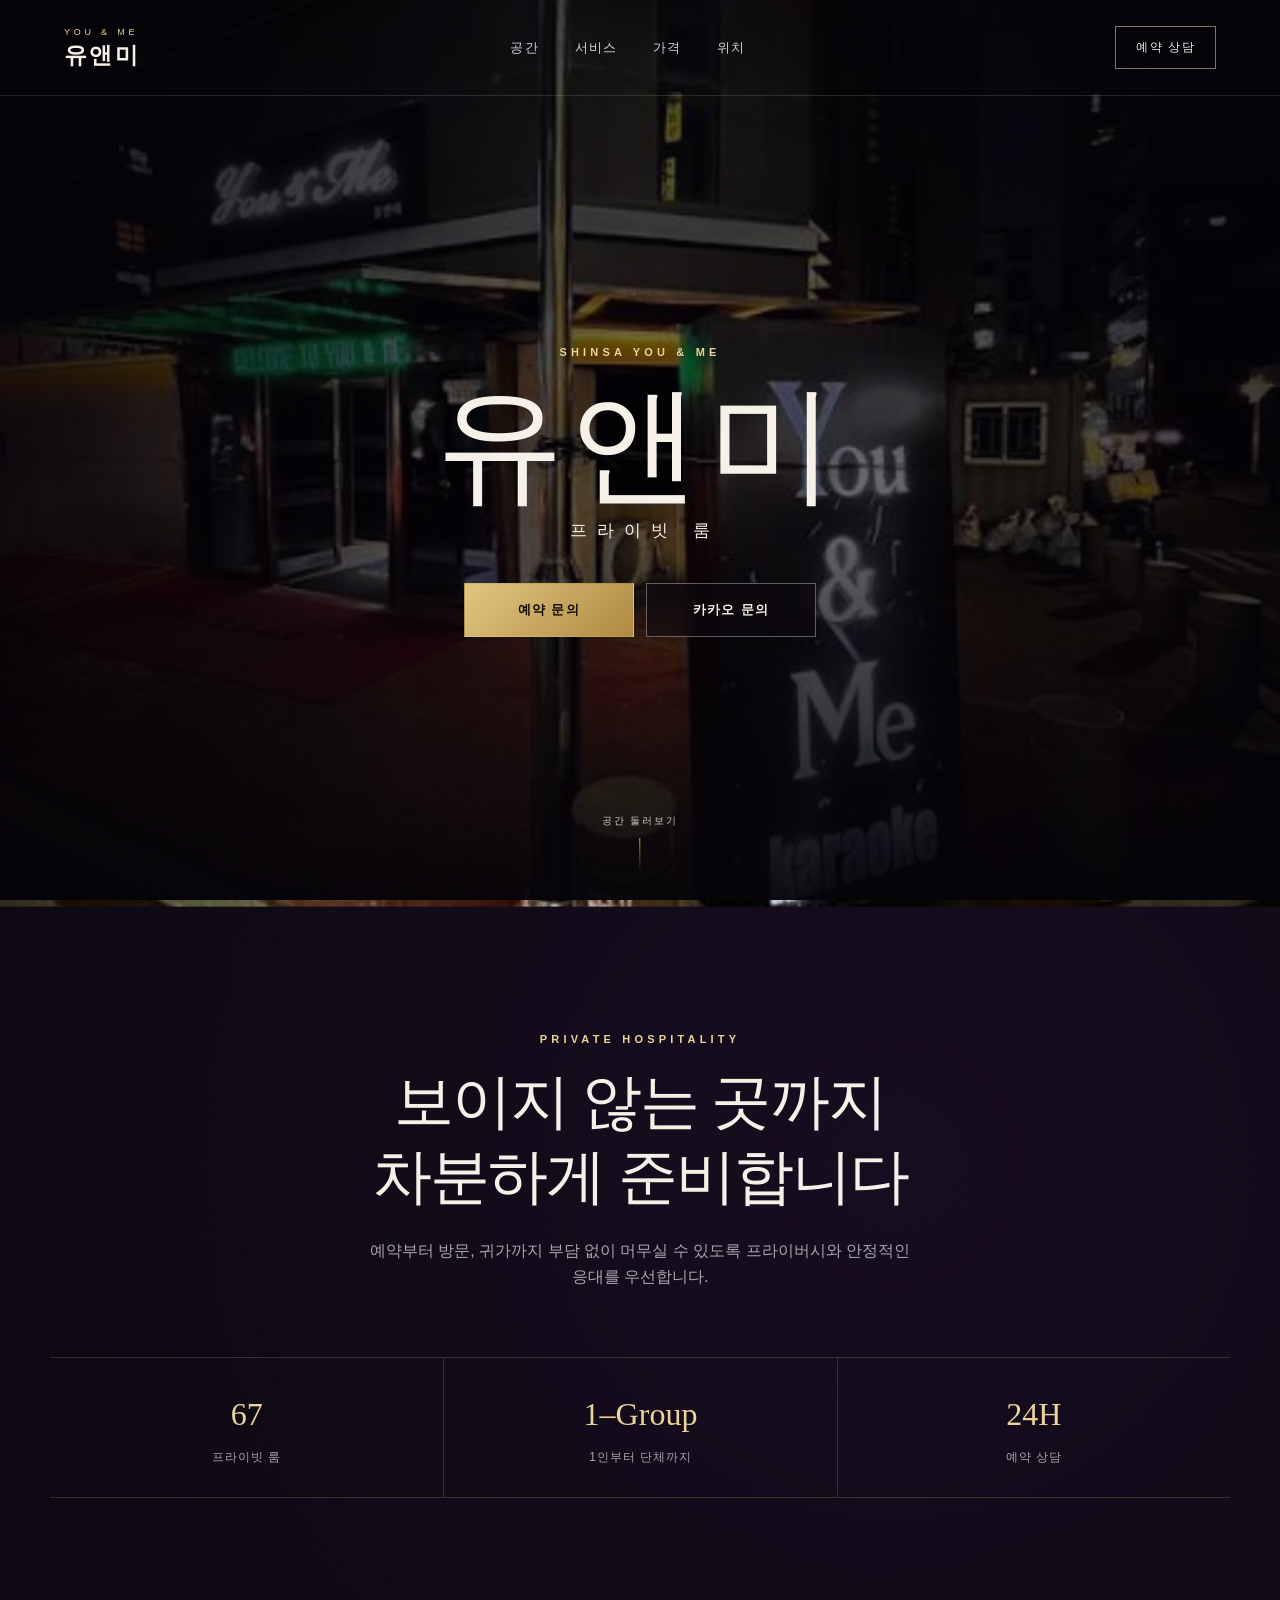
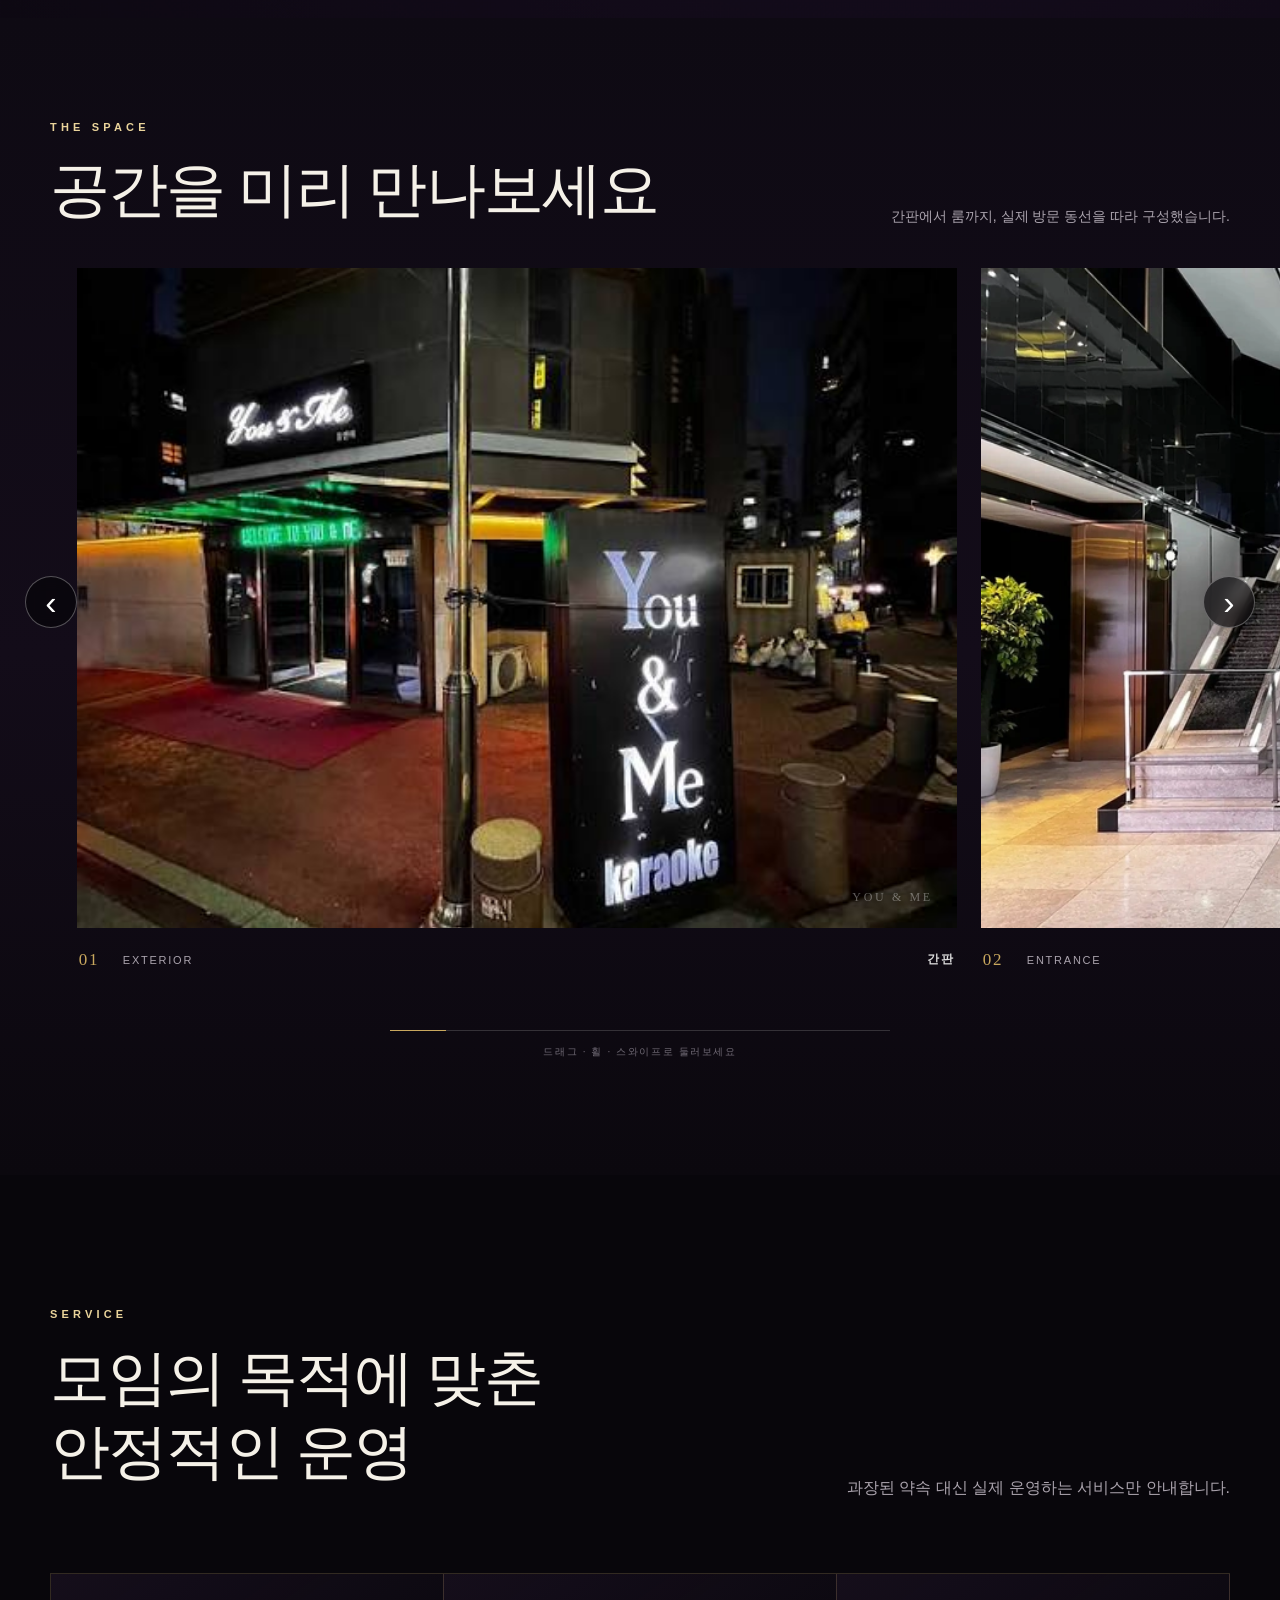
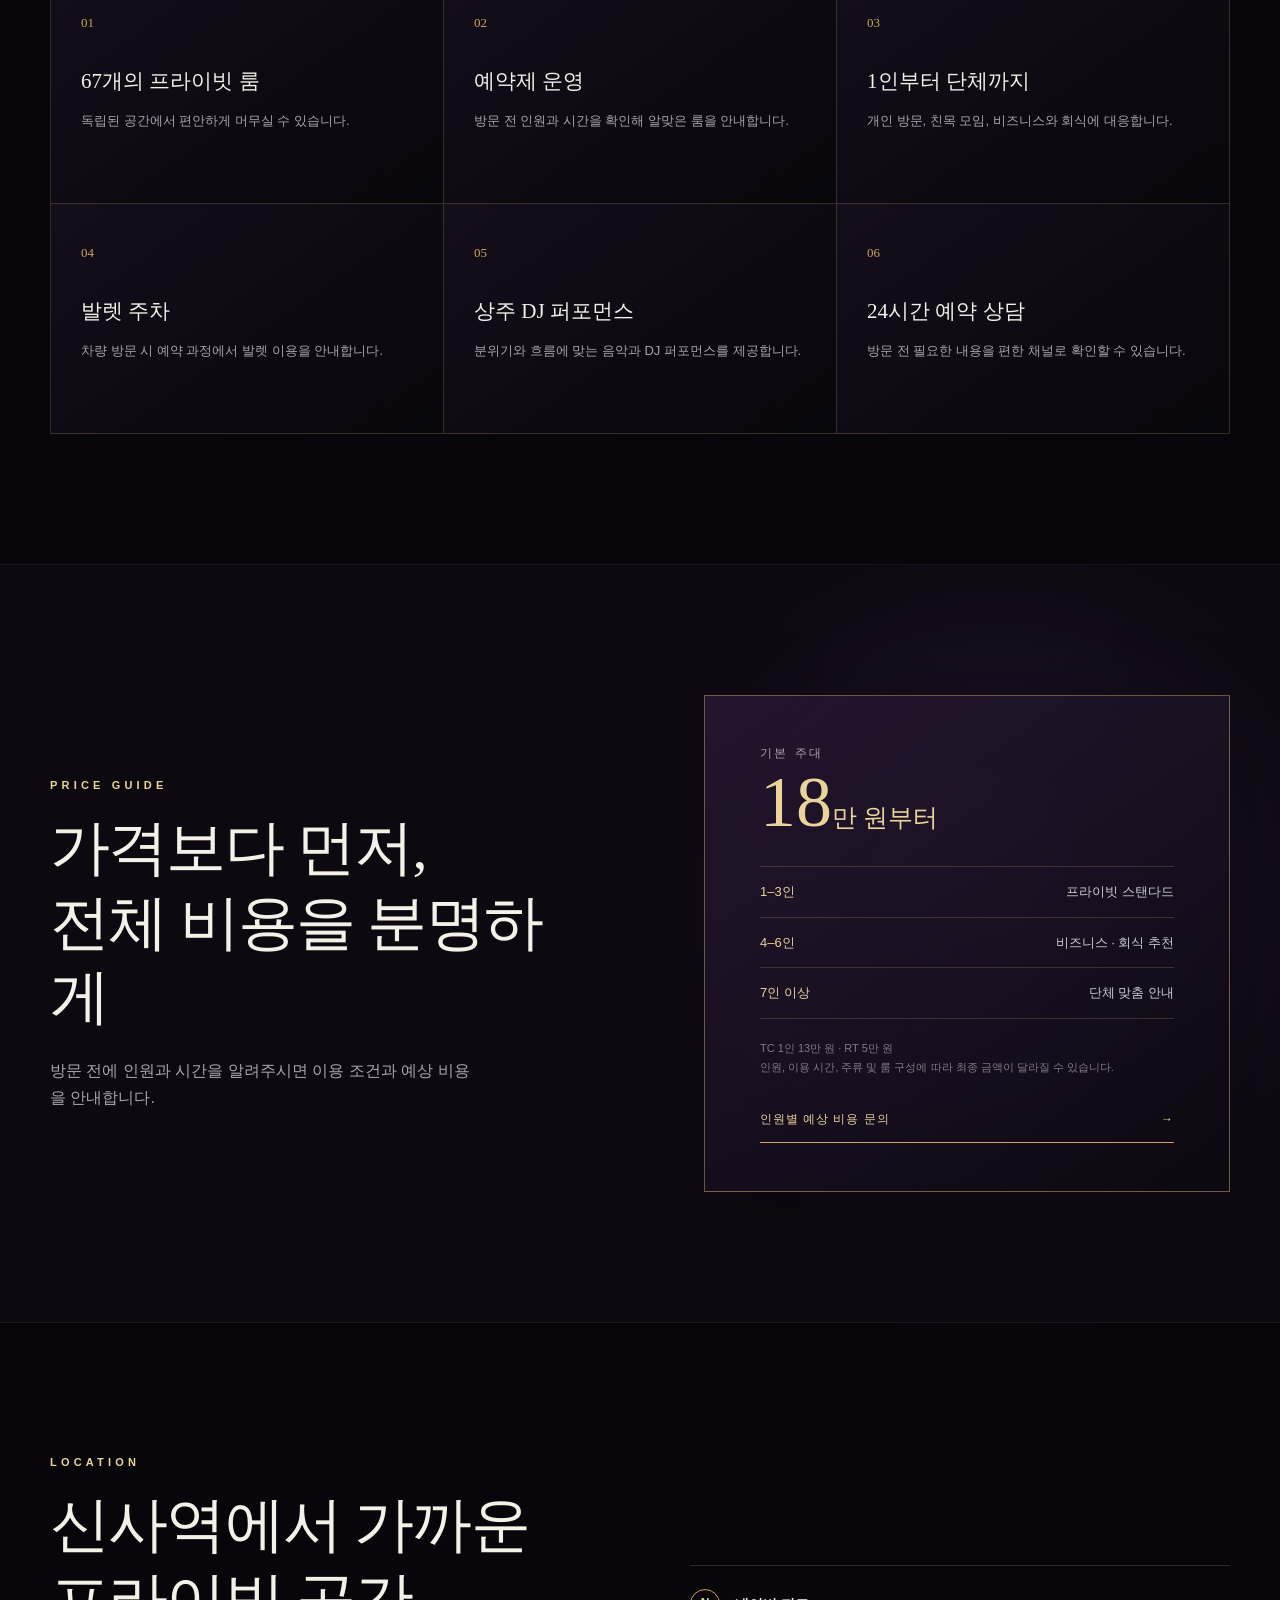
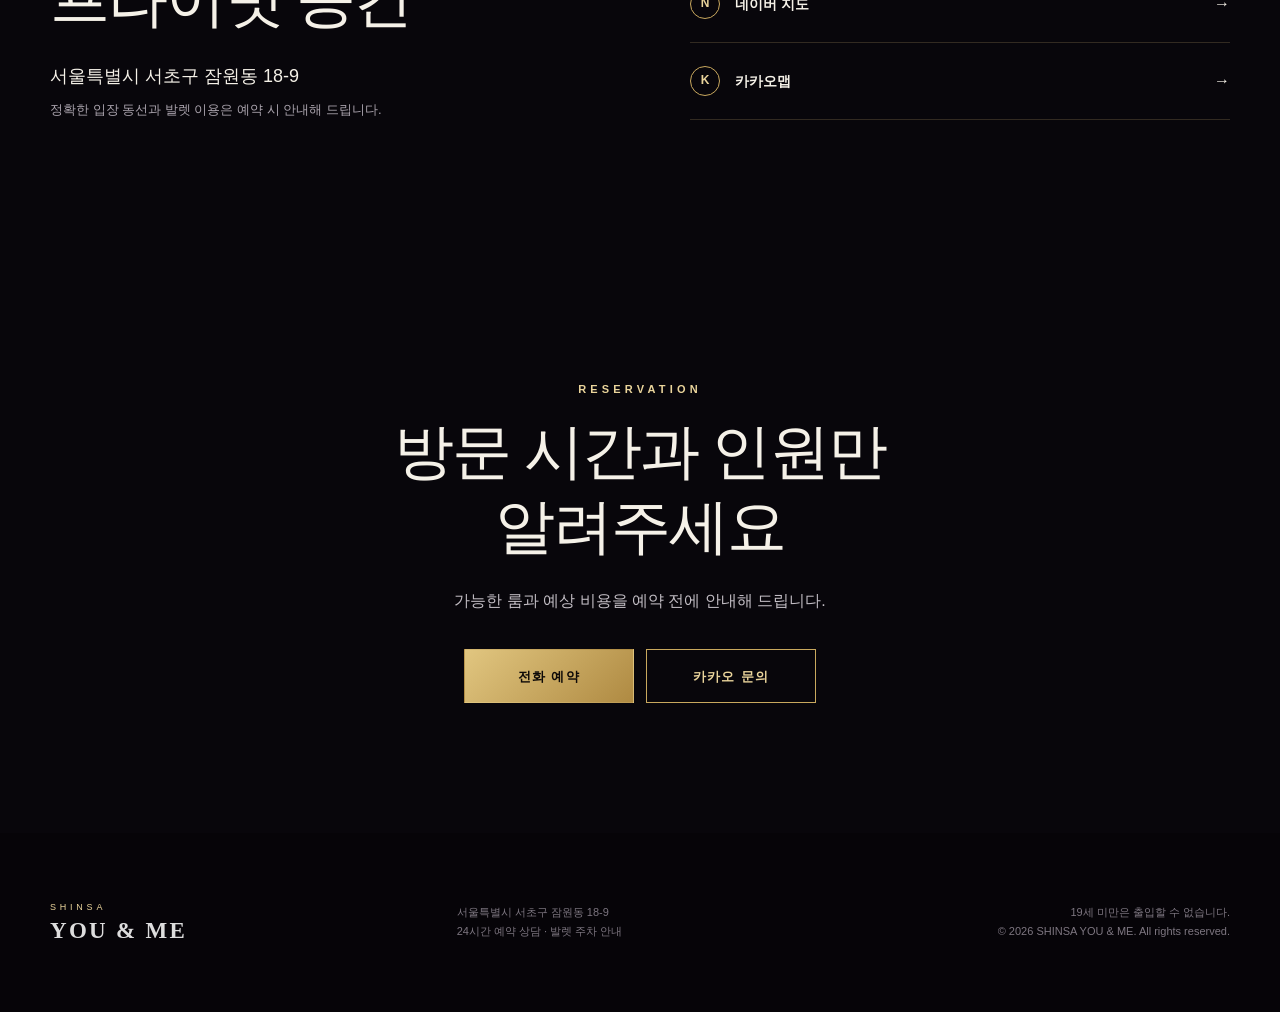
==== index.html @ cbdbf858 "Add files via upload" ====
<!doctype html>
<html lang="ko">
<head>
  <meta charset="utf-8">
  <meta name="viewport" content="width=device-width, initial-scale=1, viewport-fit=cover">
  <title>신사 유앤미 가라오케 | 프라이빗 룸 예약</title>
  <meta name="description" content="신사역 인근 유앤미 가라오케 공식 안내. 67개의 프라이빗 룸, 발렛 주차, 상주 DJ 퍼포먼스와 24시간 예약 상담을 제공합니다.">
  <meta name="theme-color" content="#08060b">
  <meta property="og:type" content="website">
  <meta property="og:locale" content="ko_KR">
  <meta property="og:title" content="신사 유앤미 가라오케 | 프라이빗 룸 예약">
  <meta property="og:description" content="1인부터 단체 회식까지. 예약제로 운영되는 67개의 프라이빗 룸을 확인하세요.">
  <meta property="og:image" content="assets/signboard.jfif">
  <link rel="preload" as="image" href="assets/signboard.jfif">
  <link rel="stylesheet" href="style.css">
  <script src="script.js" defer></script>
</head>
<body>
  <a class="skip-link" href="#main">본문 바로가기</a>

  <header class="topbar" aria-label="주요 메뉴">
    <a class="brand" href="#top" aria-label="유앤미 처음으로">
      <span>YOU &amp; ME</span>
      <strong>유앤미</strong>
    </a>
    <nav>
      <a href="#gallery">공간</a>
      <a href="#service">서비스</a>
      <a href="#price">가격</a>
      <a href="#location">위치</a>
    </nav>
    <a class="top-cta js-phone" href="#contact">예약 상담</a>
  </header>

  <main id="main">
    <section class="hero" id="top" aria-labelledby="hero-title">
      <div class="hero-media" aria-hidden="true"></div>
      <div class="hero-shade" aria-hidden="true"></div>
      <div class="hero-content">
        <p class="eyebrow">SHINSA YOU &amp; ME</p>
        <h1 id="hero-title">유앤미</h1>
        <p class="hero-subtitle">프라이빗 룸</p>
        <div class="hero-actions">
          <a class="button button-gold js-phone" href="#contact">예약 문의</a>
          <a class="button button-glass" href="https://open.kakao.com/o/sMEzm3Ci" target="_blank" rel="noopener noreferrer">카카오 문의</a>
        </div>
      </div>
      <a class="scroll-cue" href="#gallery"><span>공간 둘러보기</span><i aria-hidden="true"></i></a>
    </section>

    <section class="intro section" aria-labelledby="intro-title">
      <p class="section-kicker">PRIVATE HOSPITALITY</p>
      <h2 id="intro-title">보이지 않는 곳까지<br>차분하게 준비합니다</h2>
      <p class="section-copy">예약부터 방문, 귀가까지 부담 없이 머무실 수 있도록 프라이버시와 안정적인 응대를 우선합니다.</p>
      <div class="numbers" aria-label="운영 정보">
        <div><strong>67</strong><span>프라이빗 룸</span></div>
        <div><strong>1–Group</strong><span>1인부터 단체까지</span></div>
        <div><strong>24H</strong><span>예약 상담</span></div>
      </div>
    </section>

    <section class="gallery-section" id="gallery" aria-labelledby="gallery-title">
      <div class="section gallery-heading">
        <div>
          <p class="section-kicker">THE SPACE</p>
          <h2 id="gallery-title">공간을 미리 만나보세요</h2>
        </div>
        <p>간판에서 룸까지, 실제 방문 동선을 따라 구성했습니다.</p>
      </div>

      <div class="gallery-shell">
        <button class="gallery-arrow prev" type="button" aria-label="이전 사진">‹</button>
        <div class="gallery-track" tabindex="0" aria-label="유앤미 공간 사진 갤러리">
          <figure class="gallery-card"><div class="photo"><img src="assets/signboard.jfif" alt="밤에 촬영한 신사 유앤미 가라오케 간판과 건물 입구" width="515" height="386" draggable="false"><span class="watermark">YOU &amp; ME</span></div><figcaption><b>01</b><span>Exterior</span><strong>간판</strong></figcaption></figure>
          <figure class="gallery-card"><div class="photo"><img src="assets/entrance.webp" alt="대리석 계단과 금색 조명이 있는 유앤미 내부 입구" width="720" height="540" loading="lazy" draggable="false"><span class="watermark">YOU &amp; ME</span></div><figcaption><b>02</b><span>Entrance</span><strong>입구</strong></figcaption></figure>
          <figure class="gallery-card"><div class="photo"><img src="assets/hallway-01.jpg" alt="화분과 좌석이 배치된 밝고 정돈된 내부 공간" width="960" height="720" loading="lazy" draggable="false"><span class="watermark">YOU &amp; ME</span></div><figcaption><b>03</b><span>Hallway</span><strong>내부 동선</strong></figcaption></figure>
          <figure class="gallery-card"><div class="photo"><img src="assets/hallway-02.jfif" alt="독립된 룸으로 이어지는 유앤미 복도" width="480" height="640" loading="lazy" draggable="false"><span class="watermark">YOU &amp; ME</span></div><figcaption><b>04</b><span>Hallway</span><strong>복도</strong></figcaption></figure>
          <figure class="gallery-card"><div class="photo"><img src="assets/room-01.jpeg" alt="대형 테이블과 소파가 준비된 프라이빗 룸" width="1440" height="1080" loading="lazy" draggable="false"><span class="watermark">YOU &amp; ME</span></div><figcaption><b>05</b><span>Private Room</span><strong>룸</strong></figcaption></figure>
          <figure class="gallery-card"><div class="photo"><img src="assets/room-02.png" alt="파란색 소파와 금색 포인트가 있는 넓은 프라이빗 룸" width="1600" height="900" loading="lazy" draggable="false"><span class="watermark">YOU &amp; ME</span></div><figcaption><b>06</b><span>Private Room</span><strong>룸</strong></figcaption></figure>
          <figure class="gallery-card"><div class="photo"><img src="assets/room-03.jpg" alt="단체 모임을 위해 테이블이 세팅된 풍선 장식 프라이빗 룸" width="768" height="1024" loading="lazy" draggable="false"><span class="watermark">YOU &amp; ME</span></div><figcaption><b>07</b><span>Group Room</span><strong>단체 룸</strong></figcaption></figure>
          <figure class="gallery-card"><div class="photo"><img src="assets/room-04.jfif" alt="베이지색 소파와 테이블이 있는 아늑한 프라이빗 룸" width="515" height="386" loading="lazy" draggable="false"><span class="watermark">YOU &amp; ME</span></div><figcaption><b>08</b><span>Private Room</span><strong>룸</strong></figcaption></figure>
          <figure class="gallery-card"><div class="photo"><img src="assets/room-05.jpeg" alt="검은색 소파와 따뜻한 조명이 있는 프라이빗 룸" width="1024" height="768" loading="lazy" draggable="false"><span class="watermark">YOU &amp; ME</span></div><figcaption><b>09</b><span>Private Room</span><strong>룸</strong></figcaption></figure>
        </div>
        <button class="gallery-arrow next" type="button" aria-label="다음 사진">›</button>
      </div>
      <div class="gallery-progress" aria-hidden="true"><span></span></div>
      <p class="gallery-help">드래그 · 휠 · 스와이프로 둘러보세요</p>
    </section>

    <section class="service section" id="service" aria-labelledby="service-title">
      <div class="section-split">
        <div><p class="section-kicker">SERVICE</p><h2 id="service-title">모임의 목적에 맞춘<br>안정적인 운영</h2></div>
        <p class="section-copy">과장된 약속 대신 실제 운영하는 서비스만 안내합니다.</p>
      </div>
      <div class="service-grid">
        <article><span>01</span><h3>67개의 프라이빗 룸</h3><p>독립된 공간에서 편안하게 머무실 수 있습니다.</p></article>
        <article><span>02</span><h3>예약제 운영</h3><p>방문 전 인원과 시간을 확인해 알맞은 룸을 안내합니다.</p></article>
        <article><span>03</span><h3>1인부터 단체까지</h3><p>개인 방문, 친목 모임, 비즈니스와 회식에 대응합니다.</p></article>
        <article><span>04</span><h3>발렛 주차</h3><p>차량 방문 시 예약 과정에서 발렛 이용을 안내합니다.</p></article>
        <article><span>05</span><h3>상주 DJ 퍼포먼스</h3><p>분위기와 흐름에 맞는 음악과 DJ 퍼포먼스를 제공합니다.</p></article>
        <article><span>06</span><h3>24시간 예약 상담</h3><p>방문 전 필요한 내용을 편한 채널로 확인할 수 있습니다.</p></article>
      </div>
    </section>

    <section class="price-section" id="price" aria-labelledby="price-title">
      <div class="section price-inner">
        <div class="price-intro">
          <p class="section-kicker">PRICE GUIDE</p>
          <h2 id="price-title">가격보다 먼저,<br>전체 비용을 분명하게</h2>
          <p>방문 전에 인원과 시간을 알려주시면 이용 조건과 예상 비용을 안내합니다.</p>
        </div>
        <div class="price-card">
          <p>기본 주대</p>
          <strong><span>18</span>만 원부터</strong>
          <dl>
            <div><dt>1–3인</dt><dd>프라이빗 스탠다드</dd></div>
            <div><dt>4–6인</dt><dd>비즈니스 · 회식 추천</dd></div>
            <div><dt>7인 이상</dt><dd>단체 맞춤 안내</dd></div>
          </dl>
          <p class="price-note">TC 1인 13만 원 · RT 5만 원<br>인원, 이용 시간, 주류 및 룸 구성에 따라 최종 금액이 달라질 수 있습니다.</p>
          <a class="text-link" href="https://open.kakao.com/o/sMEzm3Ci" target="_blank" rel="noopener noreferrer">인원별 예상 비용 문의 <span>→</span></a>
        </div>
      </div>
    </section>

    <section class="location section" id="location" aria-labelledby="location-title">
      <div>
        <p class="section-kicker">LOCATION</p>
        <h2 id="location-title">신사역에서 가까운<br>프라이빗 공간</h2>
        <address>서울특별시 서초구 잠원동 18-9</address>
        <p>정확한 입장 동선과 발렛 이용은 예약 시 안내해 드립니다.</p>
      </div>
      <div class="map-links">
        <a href="https://map.naver.com/p/search/%EC%84%9C%EC%9A%B8%ED%8A%B9%EB%B3%84%EC%8B%9C%20%EC%84%9C%EC%B4%88%EA%B5%AC%20%EC%9E%A0%EC%9B%90%EB%8F%99%2018-9" target="_blank" rel="noopener noreferrer"><span>N</span><b>네이버 지도</b><i>→</i></a>
        <a href="https://map.kakao.com/?q=%EC%84%9C%EC%9A%B8%ED%8A%B9%EB%B3%84%EC%8B%9C%20%EC%84%9C%EC%B4%88%EA%B5%AC%20%EC%9E%A0%EC%9B%90%EB%8F%99%2018-9" target="_blank" rel="noopener noreferrer"><span>K</span><b>카카오맵</b><i>→</i></a>
      </div>
    </section>

    <section class="contact" id="contact" aria-labelledby="contact-title">
      <p class="section-kicker">RESERVATION</p>
      <h2 id="contact-title">방문 시간과 인원만<br>알려주세요</h2>
      <p>가능한 룸과 예상 비용을 예약 전에 안내해 드립니다.</p>
      <div class="hero-actions">
        <a class="button button-gold js-phone" href="#contact">전화 예약</a>
        <a class="button button-outline" href="https://open.kakao.com/o/sMEzm3Ci" target="_blank" rel="noopener noreferrer">카카오 문의</a>
      </div>
    </section>
  </main>

  <footer>
    <a class="brand footer-brand" href="#top"><span>SHINSA</span><strong>YOU &amp; ME</strong></a>
    <p>서울특별시 서초구 잠원동 18-9<br>24시간 예약 상담 · 발렛 주차 안내</p>
    <p class="legal">19세 미만은 출입할 수 없습니다.<br>© 2026 SHINSA YOU &amp; ME. All rights reserved.</p>
  </footer>

  <div class="mobile-quick" aria-label="빠른 문의">
    <a class="js-phone" href="#contact"><span aria-hidden="true">☎</span> 전화 문의</a>
    <a href="https://open.kakao.com/o/sMEzm3Ci" target="_blank" rel="noopener noreferrer"><span aria-hidden="true">K</span> 카카오톡</a>
  </div>
  <div class="toast" role="status" aria-live="polite"></div>
</body>
</html>
---- style.css ----
:root{--black:#08060b;--panel:#100c16;--purple:#1c1127;--gold:#c9a85e;--gold-light:#ead49b;--text:#f5f1e8;--muted:#aaa3ad;--line:rgba(217,187,120,.2);--max:1180px}*{box-sizing:border-box;margin:0;padding:0}html{scroll-behavior:smooth;background:var(--black)}body{background:radial-gradient(circle at 70% 20%,#170d20 0,transparent 32%),var(--black);color:var(--text);font-family:Arial,"Noto Sans KR",sans-serif;line-height:1.65;overflow-x:hidden}a{color:inherit;text-decoration:none}img{display:block;max-width:100%;-webkit-user-drag:none;user-select:none}.skip-link{position:fixed;z-index:9999;top:8px;left:8px;transform:translateY(-150%);padding:10px 16px;background:#fff;color:#000}.skip-link:focus{transform:none}.topbar{position:absolute;z-index:20;top:0;left:0;width:100%;height:96px;padding:0 clamp(24px,5vw,72px);display:flex;align-items:center;justify-content:space-between;border-bottom:1px solid rgba(255,255,255,.13)}.brand{display:flex;flex-direction:column;line-height:1;gap:7px}.brand span{font-size:9px;letter-spacing:.42em;color:var(--gold-light)}.brand strong{font-family:Georgia,serif;font-size:23px;letter-spacing:.1em}.topbar nav{display:flex;gap:36px;font-size:13px;letter-spacing:.08em;color:#d8d3db}.topbar nav a,.top-cta{transition:color .2s}.topbar nav a:hover{color:var(--gold-light)}.top-cta{border:1px solid rgba(232,210,155,.55);padding:11px 20px;font-size:12px;letter-spacing:.12em}.top-cta:hover{background:var(--gold);color:#110d0a}.hero{position:relative;height:min(900px,100svh);min-height:650px;display:flex;align-items:center;justify-content:center;isolation:isolate}.hero-media{position:absolute;inset:0;z-index:-3;background:url("assets/signboard.jfif") center/cover no-repeat;transform:scale(1.015);animation:heroZoom 12s ease-out both}.hero-shade{position:absolute;inset:0;z-index:-2;background:linear-gradient(90deg,rgba(5,3,8,.88),rgba(5,3,8,.5) 50%,rgba(5,3,8,.75)),linear-gradient(0deg,rgba(8,6,11,.92),transparent 46%,rgba(8,6,11,.42))}.hero-content{text-align:center;padding:80px 24px 0}.eyebrow,.section-kicker{color:var(--gold-light);font-size:11px;letter-spacing:.38em;font-weight:700;text-transform:uppercase}.hero h1{font-family:Georgia,"Times New Roman",serif;font-size:clamp(68px,10vw,130px);font-weight:400;line-height:1;margin:19px 0 8px;letter-spacing:.06em;text-shadow:0 8px 35px rgba(0,0,0,.55)}.hero-subtitle{font-size:17px;letter-spacing:.6em;margin-left:.6em}.hero-actions{display:flex;justify-content:center;gap:12px;margin-top:38px}.button{min-width:170px;min-height:54px;padding:15px 24px;display:inline-flex;align-items:center;justify-content:center;border:1px solid transparent;font-size:13px;font-weight:700;letter-spacing:.1em;transition:transform .2s,background .2s,border-color .2s}.button:hover{transform:translateY(-2px)}.button-gold{background:linear-gradient(135deg,#e1c680,#af8a42);color:#0e0a08}.button-glass{background:rgba(15,10,18,.55);border-color:rgba(255,255,255,.35);backdrop-filter:blur(8px)}.button-outline{border-color:var(--gold);color:var(--gold-light)}.scroll-cue{position:absolute;bottom:28px;left:50%;transform:translateX(-50%);display:flex;flex-direction:column;align-items:center;gap:9px;color:#ccc;font-size:10px;letter-spacing:.18em}.scroll-cue i{display:block;width:1px;height:34px;background:linear-gradient(var(--gold),transparent)}.section{width:min(var(--max),calc(100% - 48px));margin-inline:auto}.intro{padding:130px 0 120px;text-align:center}.intro h2,.section h2,.gallery-heading h2,.contact h2{font-family:Georgia,"Noto Serif KR",serif;font-size:clamp(35px,5vw,60px);font-weight:400;line-height:1.24;letter-spacing:-.03em;margin:17px 0 24px}.section-copy{color:var(--muted);max-width:550px}.intro .section-copy{margin:0 auto}.numbers{margin-top:66px;display:grid;grid-template-columns:repeat(3,1fr);border-top:1px solid var(--line);border-bottom:1px solid var(--line)}.numbers div{padding:30px 12px;display:flex;flex-direction:column;gap:7px}.numbers div+div{border-left:1px solid var(--line)}.numbers strong{font-family:Georgia,serif;color:var(--gold-light);font-size:32px;font-weight:400}.numbers span{color:var(--muted);font-size:12px;letter-spacing:.08em}.gallery-section{padding:100px 0 115px;background:linear-gradient(180deg,#0e0a13,#130c19 55%,#0b080e)}.gallery-heading{display:flex;align-items:flex-end;justify-content:space-between;margin-bottom:40px}.gallery-heading h2{margin-bottom:0}.gallery-heading>p{color:var(--muted);font-size:14px;max-width:350px}.gallery-shell{position:relative}.gallery-track{display:flex;gap:24px;overflow-x:auto;scroll-snap-type:x mandatory;scrollbar-width:none;padding:0 max(6vw,24px) 10px;cursor:grab;overscroll-behavior-inline:contain}.gallery-track::-webkit-scrollbar{display:none}.gallery-track.is-dragging{cursor:grabbing;scroll-snap-type:none}.gallery-card{flex:0 0 min(72vw,880px);scroll-snap-align:center}.photo{position:relative;height:clamp(380px,62vw,660px);overflow:hidden;background:#080609}.photo img{width:100%;height:100%;object-fit:cover;transition:transform .8s ease,filter .6s ease}.gallery-card:hover img{transform:scale(1.015)}.watermark{position:absolute;right:24px;bottom:20px;font-family:Georgia,serif;font-size:12px;letter-spacing:.22em;color:rgba(255,255,255,.35);text-shadow:0 1px 8px #000;pointer-events:none}.gallery-card figcaption{display:grid;grid-template-columns:44px 1fr auto;align-items:center;padding:18px 2px;color:var(--muted);font-size:11px;letter-spacing:.16em;text-transform:uppercase}.gallery-card figcaption b{color:var(--gold);font-family:Georgia,serif;font-size:17px;font-weight:400}.gallery-card figcaption strong{color:#ddd;font-size:12px}.gallery-arrow{position:absolute;z-index:4;top:42%;width:52px;height:52px;border:1px solid rgba(255,255,255,.3);border-radius:50%;background:rgba(6,4,8,.62);backdrop-filter:blur(8px);color:#fff;font-size:34px;line-height:1;cursor:pointer}.gallery-arrow:hover{border-color:var(--gold);color:var(--gold-light)}.gallery-arrow.prev{left:25px}.gallery-arrow.next{right:25px}.gallery-progress{width:min(500px,55%);height:1px;background:rgba(255,255,255,.16);margin:28px auto 0}.gallery-progress span{display:block;height:100%;width:11.11%;background:var(--gold);transition:width .15s}.gallery-help{text-align:center;margin-top:13px;color:#716b76;font-size:10px;letter-spacing:.16em}.service{padding:130px 0}.section-split{display:flex;align-items:flex-end;justify-content:space-between;margin-bottom:60px}.section-split .section-copy{margin-bottom:12px}.service-grid{display:grid;grid-template-columns:repeat(3,1fr);border-top:1px solid var(--line);border-left:1px solid var(--line)}.service-grid article{min-height:230px;padding:35px 30px;border-right:1px solid var(--line);border-bottom:1px solid var(--line);background:linear-gradient(145deg,rgba(31,20,40,.55),rgba(8,6,11,.2));transition:background .3s}.service-grid article:hover{background:rgba(33,21,43,.75)}.service-grid span{font-family:Georgia,serif;color:var(--gold);font-size:13px}.service-grid h3{font-family:Georgia,"Noto Serif KR",serif;font-size:21px;font-weight:400;margin:28px 0 12px}.service-grid p{color:var(--muted);font-size:13px}.price-section{padding:130px 0;background:radial-gradient(circle at 78% 45%,rgba(60,31,77,.48),transparent 34%),#0d0911;border-block:1px solid rgba(255,255,255,.05)}.price-inner{display:grid;grid-template-columns:1fr 1fr;gap:clamp(50px,10vw,130px);align-items:center}.price-intro>p:last-child{color:var(--muted);max-width:430px}.price-card{padding:48px clamp(25px,5vw,55px);border:1px solid rgba(218,186,112,.45);background:linear-gradient(145deg,rgba(39,24,51,.8),rgba(12,8,16,.92));box-shadow:0 28px 80px rgba(0,0,0,.35)}.price-card>p:first-child{color:var(--muted);font-size:12px;letter-spacing:.2em}.price-card>strong{display:block;font-family:Georgia,"Noto Serif KR",serif;color:var(--gold-light);font-size:25px;font-weight:400;margin:2px 0 28px}.price-card>strong span{font-size:72px;line-height:1}.price-card dl{border-top:1px solid var(--line)}.price-card dl div{display:flex;justify-content:space-between;padding:14px 0;border-bottom:1px solid var(--line);font-size:13px}.price-card dt{color:var(--gold-light)}.price-card dd{color:#ccc}.price-note{color:#827b86;font-size:11px;line-height:1.8;margin:20px 0}.text-link{display:flex;justify-content:space-between;border-bottom:1px solid var(--gold);padding:12px 0;color:var(--gold-light);font-size:12px;letter-spacing:.08em}.location{padding:130px 0;display:grid;grid-template-columns:1fr 1fr;gap:100px;align-items:end}.location address{font-style:normal;font-size:18px;margin:25px 0 7px}.location>div>p:last-child{color:var(--muted);font-size:13px}.map-links{border-top:1px solid var(--line)}.map-links a{display:grid;grid-template-columns:45px 1fr auto;align-items:center;min-height:77px;border-bottom:1px solid var(--line);transition:padding .2s,color .2s}.map-links a:hover{padding-left:10px;color:var(--gold-light)}.map-links span{width:30px;height:30px;display:grid;place-items:center;border:1px solid var(--gold);border-radius:50%;font-weight:700;font-size:12px;color:var(--gold-light)}.map-links b{font-size:14px}.map-links i{font-style:normal}.contact{text-align:center;padding:130px 24px;background:linear-gradient(rgba(5,3,8,.78),rgba(5,3,8,.93)),url("assets/entrance.webp") center/cover no-repeat;background-attachment:fixed}.contact>p:not(.section-kicker){color:#c2bdc4}.contact .hero-actions{margin-top:35px}footer{padding:70px max(24px,calc((100vw - var(--max))/2));display:grid;grid-template-columns:1fr 1fr 1fr;gap:40px;align-items:start;background:#060408;color:#7d7680;font-size:11px}.footer-brand strong{color:#ddd}.legal{text-align:right}.mobile-quick{display:none}.toast{position:fixed;z-index:1000;left:50%;bottom:25px;transform:translate(-50%,30px);background:#f2e7cc;color:#15100b;padding:12px 18px;font-size:12px;opacity:0;pointer-events:none;transition:.25s}.toast.show{opacity:1;transform:translate(-50%,0)}@keyframes heroZoom{from{transform:scale(1.05)}to{transform:scale(1.015)}}@media(max-width:800px){body{padding-bottom:70px}.topbar{height:78px;padding:0 20px}.topbar nav,.top-cta{display:none}.brand strong{font-size:20px}.hero{min-height:620px;height:92svh}.hero-media{background-position:58% center}.hero-shade{background:linear-gradient(0deg,rgba(7,5,9,.95),rgba(7,5,9,.35) 68%,rgba(7,5,9,.63))}.hero-content{padding-top:100px}.hero h1{font-size:68px}.hero-subtitle{font-size:14px}.hero-actions{gap:9px}.button{min-width:0;flex:1;max-width:190px;min-height:52px;padding:13px 16px}.intro{padding:90px 0}.section{width:min(100% - 36px,var(--max))}.numbers{margin-top:45px}.numbers strong{font-size:24px}.numbers span{font-size:10px}.gallery-section{padding:80px 0}.gallery-heading{display:block}.gallery-heading>p{margin-top:15px}.gallery-track{gap:12px;padding-inline:18px}.gallery-card{flex-basis:86vw}.photo{height:64vh;min-height:430px;max-height:620px}.gallery-arrow{display:none}.gallery-card figcaption{padding-top:14px}.section-split{display:block}.section-split .section-copy{margin-top:20px}.service{padding:90px 0}.service-grid{grid-template-columns:1fr}.service-grid article{min-height:0;padding:27px 24px}.service-grid h3{margin:15px 0 7px}.price-section{padding:90px 0}.price-inner{grid-template-columns:1fr;gap:38px}.price-card{padding:35px 25px}.price-card>strong span{font-size:62px}.location{padding:90px 0;grid-template-columns:1fr;gap:40px}.contact{padding:100px 18px;background-attachment:scroll}footer{grid-template-columns:1fr;padding:55px 24px 35px;text-align:center}.footer-brand{align-items:center}.legal{text-align:center}.mobile-quick{position:fixed;display:grid;grid-template-columns:1fr 1fr;z-index:100;left:0;right:0;bottom:0;height:70px;padding-bottom:env(safe-area-inset-bottom);background:#0b080e;border-top:1px solid rgba(255,255,255,.16)}.mobile-quick a{display:flex;align-items:center;justify-content:center;gap:9px;font-size:14px;font-weight:700}.mobile-quick a:first-child{background:linear-gradient(135deg,#d5b770,#ad8841);color:#0b0806}.mobile-quick a:last-child{border-left:1px solid rgba(255,255,255,.14)}.mobile-quick span{font-size:12px}}@media(max-width:430px){.hero h1{font-size:59px}.hero-actions{width:100%}.intro h2,.section h2,.gallery-heading h2,.contact h2{font-size:34px}.numbers{grid-template-columns:1fr}.numbers div+div{border-left:0;border-top:1px solid var(--line)}.numbers div{padding:19px 8px}.photo{min-height:400px;height:58vh}.gallery-card figcaption{grid-template-columns:38px 1fr auto}.price-card dl div{align-items:center}.price-card dd{text-align:right;max-width:58%}}
@media(prefers-reduced-motion:reduce){html{scroll-behavior:auto}.hero-media{animation:none}.photo img,.button,.map-links a{transition:none}}
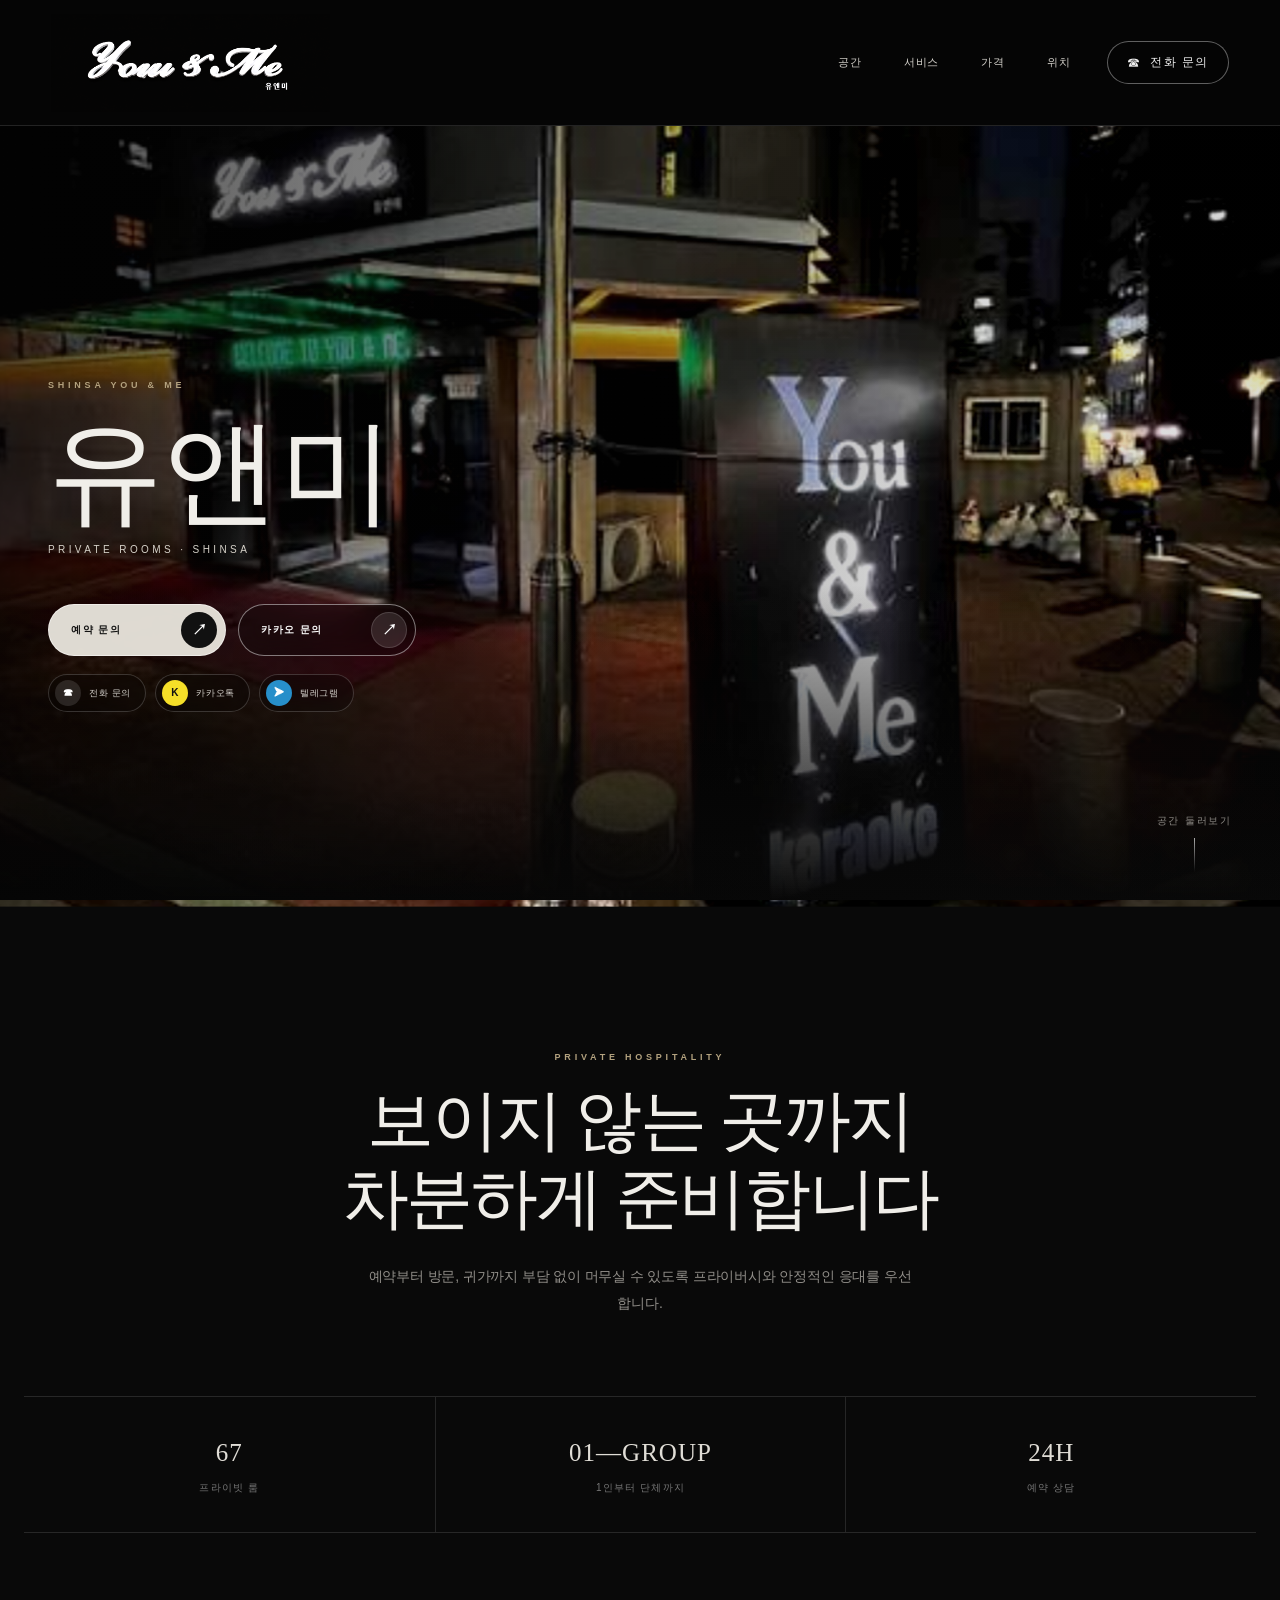
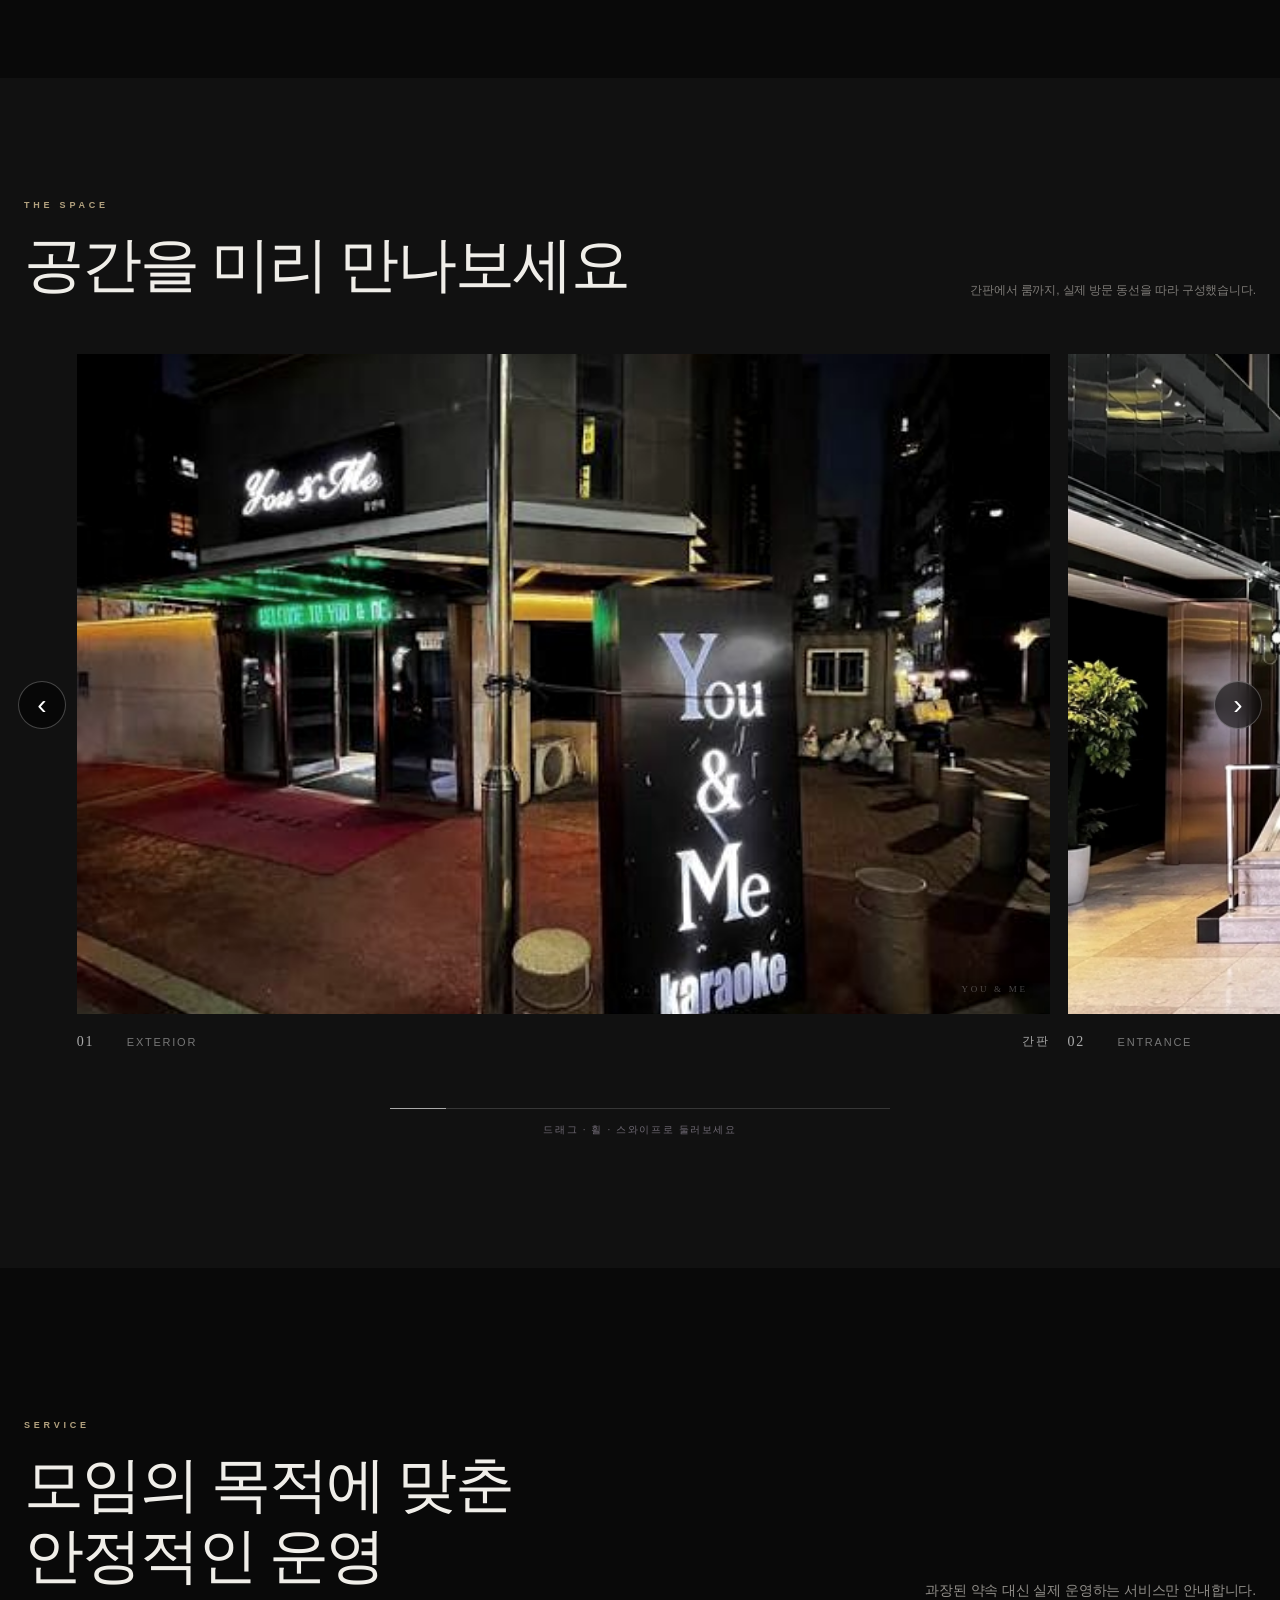
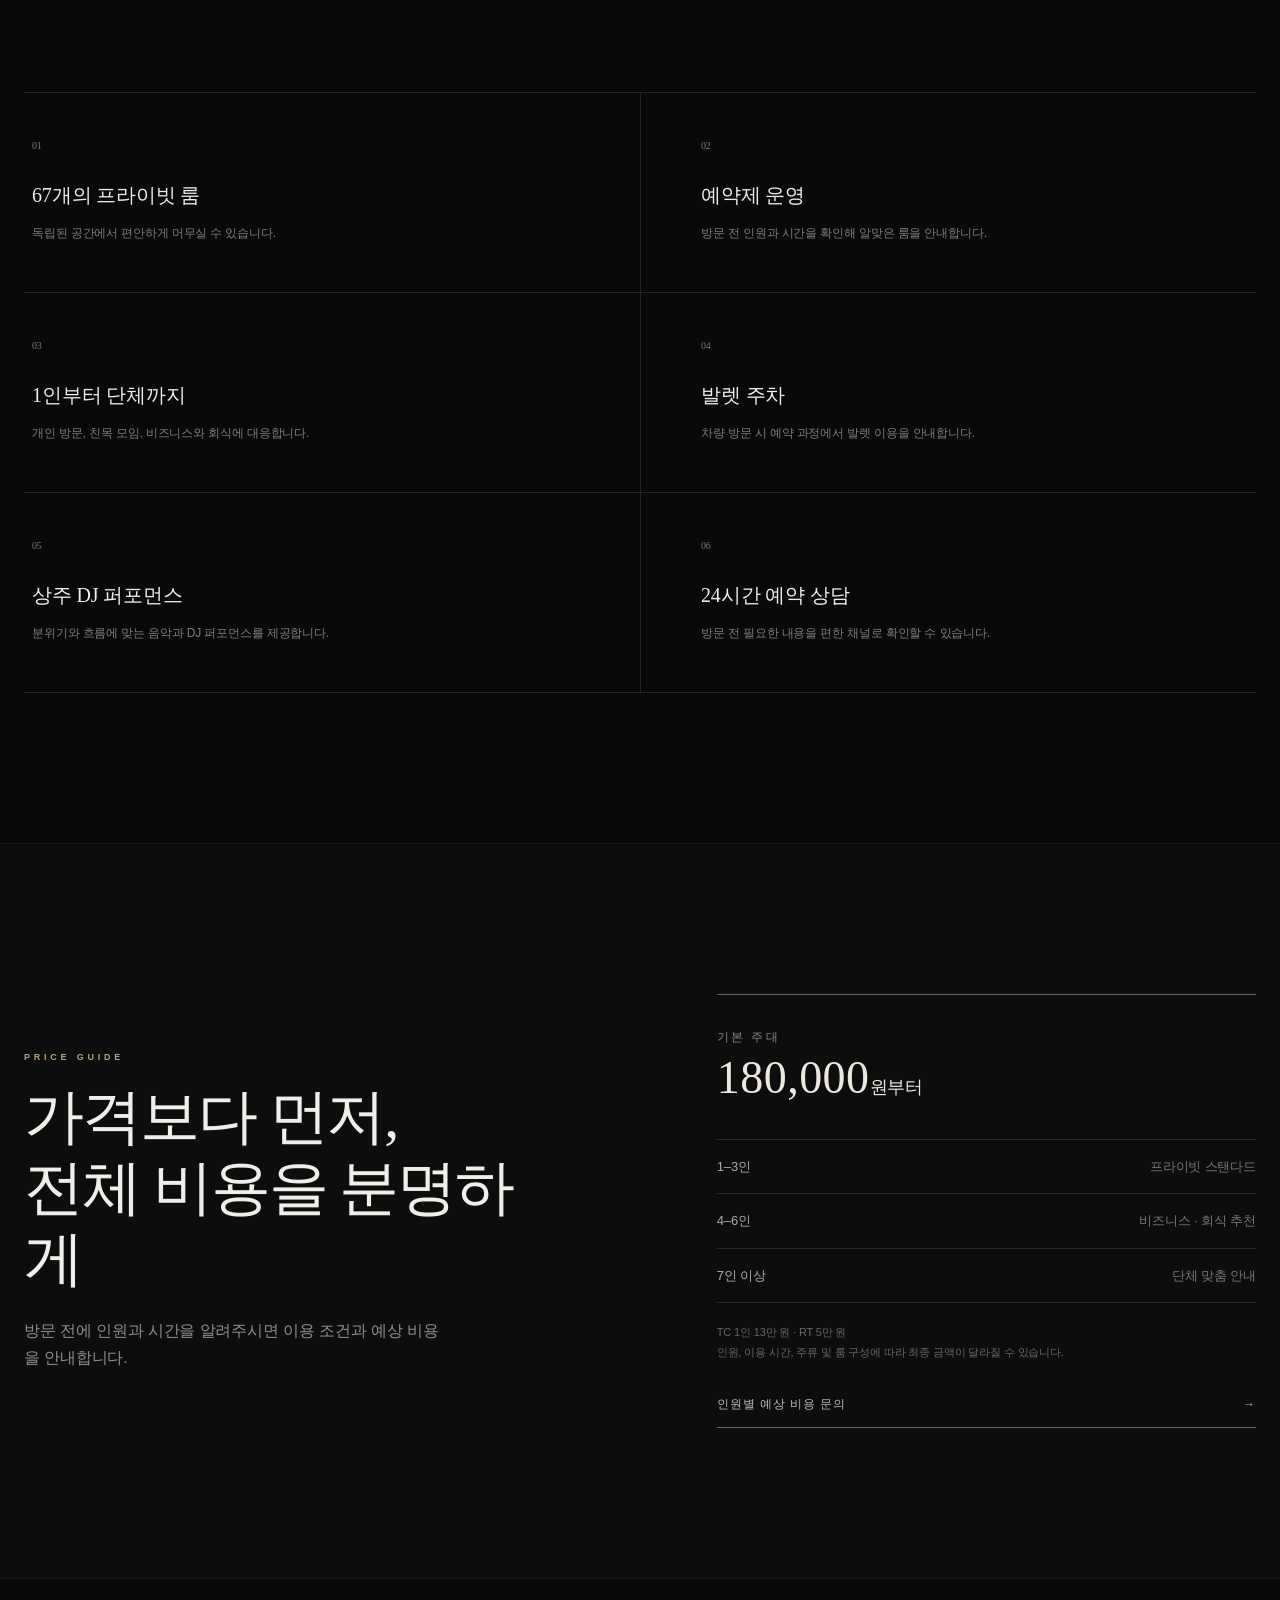
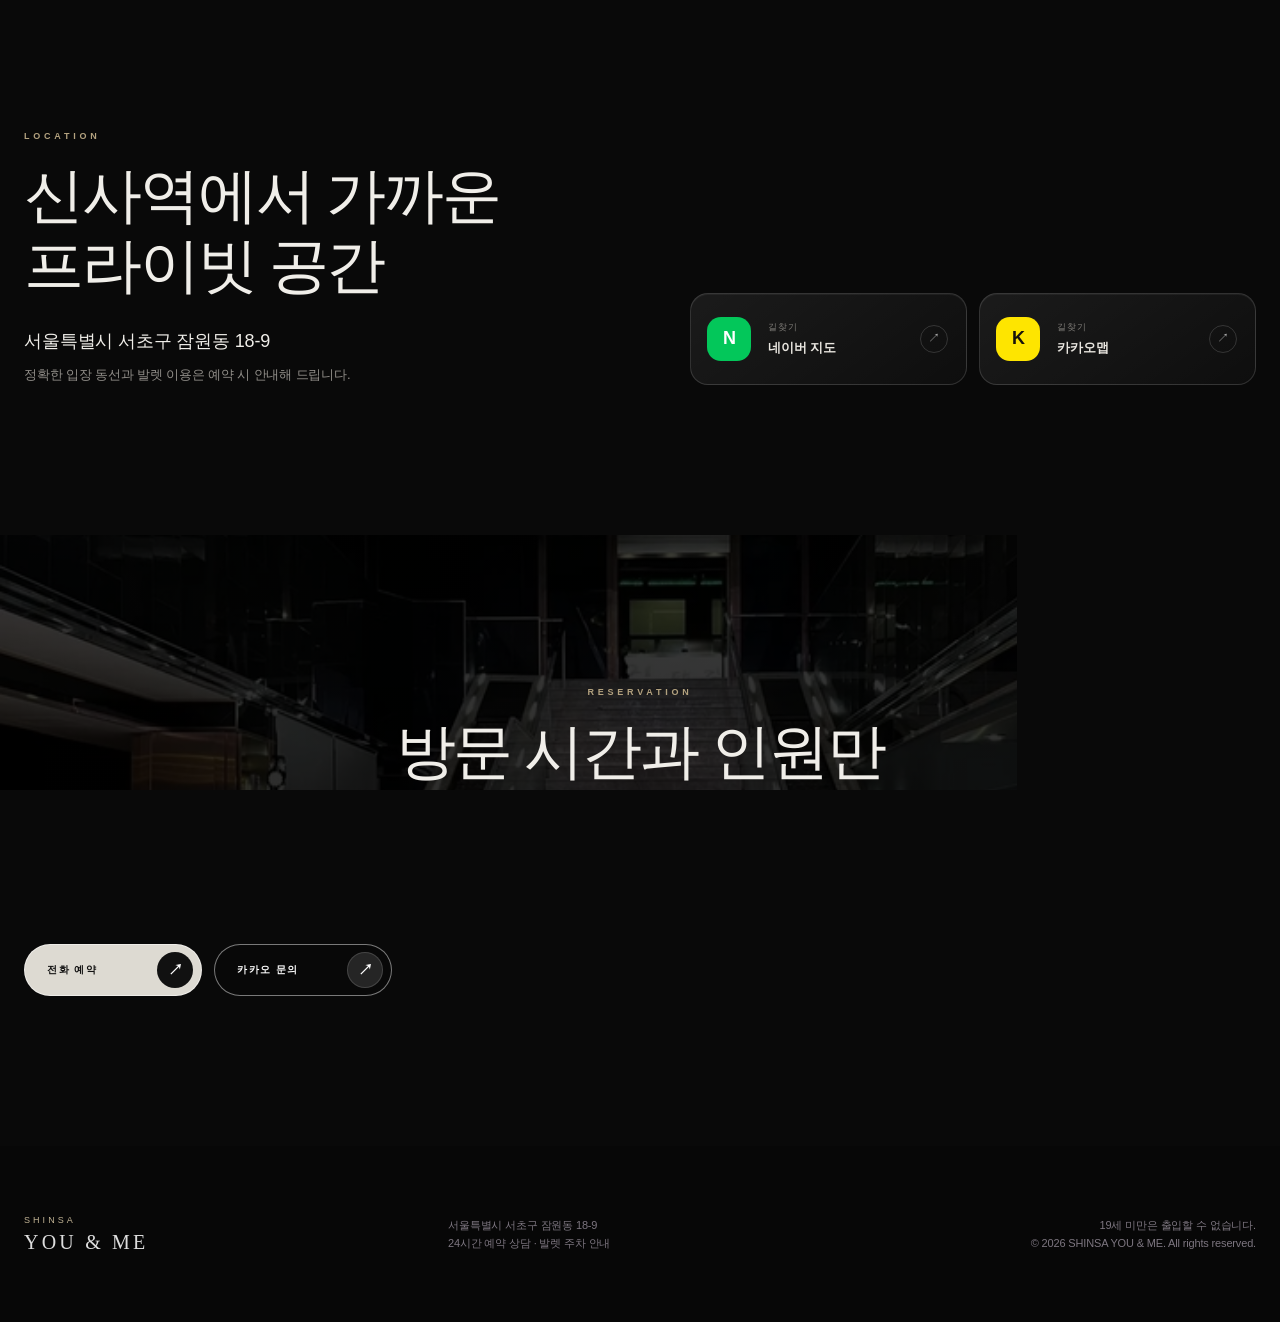
==== commit d4f82267: "Add files via upload" ====
--- a/index.html
+++ b/index.html
@@ -19,9 +19,8 @@
   <a class="skip-link" href="#main">본문 바로가기</a>
 
   <header class="topbar" aria-label="주요 메뉴">
-    <a class="brand" href="#top" aria-label="유앤미 처음으로">
-      <span>YOU &amp; ME</span>
-      <strong>유앤미</strong>
+    <a class="brand brand-image" href="#top" aria-label="유앤미 처음으로">
+      <img src="assets/brand-signboard.png" alt="You &amp; Me 유앤미" width="2048" height="719">
     </a>
     <nav>
       <a href="#gallery">공간</a>
@@ -29,7 +28,7 @@
       <a href="#price">가격</a>
       <a href="#location">위치</a>
     </nav>
-    <a class="top-cta js-phone" href="#contact">예약 상담</a>
+    <a class="top-cta js-phone" href="#contact"><span class="channel-icon">☎</span> 전화 문의</a>
   </header>
 
   <main id="main">
@@ -39,10 +38,15 @@
       <div class="hero-content">
         <p class="eyebrow">SHINSA YOU &amp; ME</p>
         <h1 id="hero-title">유앤미</h1>
-        <p class="hero-subtitle">프라이빗 룸</p>
+        <p class="hero-subtitle">PRIVATE ROOMS · SHINSA</p>
         <div class="hero-actions">
-          <a class="button button-gold js-phone" href="#contact">예약 문의</a>
-          <a class="button button-glass" href="https://open.kakao.com/o/sMEzm3Ci" target="_blank" rel="noopener noreferrer">카카오 문의</a>
+          <a class="button button-gold js-phone" href="#contact"><span>예약 문의</span><i aria-hidden="true">↗</i></a>
+          <a class="button button-glass" href="https://open.kakao.com/o/sMEzm3Ci" target="_blank" rel="noopener noreferrer"><span>카카오 문의</span><i aria-hidden="true">↗</i></a>
+        </div>
+        <div class="channel-row" aria-label="문의 채널">
+          <a class="js-phone" href="#contact"><b>☎</b><span>전화 문의</span></a>
+          <a href="https://open.kakao.com/o/sMEzm3Ci" target="_blank" rel="noopener noreferrer"><b>K</b><span>카카오톡</span></a>
+          <a href="https://t.me/UNME2027" target="_blank" rel="noopener noreferrer"><b>➤</b><span>텔레그램</span></a>
         </div>
       </div>
       <a class="scroll-cue" href="#gallery"><span>공간 둘러보기</span><i aria-hidden="true"></i></a>
@@ -54,7 +58,7 @@
       <p class="section-copy">예약부터 방문, 귀가까지 부담 없이 머무실 수 있도록 프라이버시와 안정적인 응대를 우선합니다.</p>
       <div class="numbers" aria-label="운영 정보">
         <div><strong>67</strong><span>프라이빗 룸</span></div>
-        <div><strong>1–Group</strong><span>1인부터 단체까지</span></div>
+        <div><strong>01—GROUP</strong><span>1인부터 단체까지</span></div>
         <div><strong>24H</strong><span>예약 상담</span></div>
       </div>
     </section>
@@ -111,7 +115,7 @@
         </div>
         <div class="price-card">
           <p>기본 주대</p>
-          <strong><span>18</span>만 원부터</strong>
+          <strong><span>180,000</span>원부터</strong>
           <dl>
             <div><dt>1–3인</dt><dd>프라이빗 스탠다드</dd></div>
             <div><dt>4–6인</dt><dd>비즈니스 · 회식 추천</dd></div>
@@ -131,8 +135,8 @@
         <p>정확한 입장 동선과 발렛 이용은 예약 시 안내해 드립니다.</p>
       </div>
       <div class="map-links">
-        <a href="https://map.naver.com/p/search/%EC%84%9C%EC%9A%B8%ED%8A%B9%EB%B3%84%EC%8B%9C%20%EC%84%9C%EC%B4%88%EA%B5%AC%20%EC%9E%A0%EC%9B%90%EB%8F%99%2018-9" target="_blank" rel="noopener noreferrer"><span>N</span><b>네이버 지도</b><i>→</i></a>
-        <a href="https://map.kakao.com/?q=%EC%84%9C%EC%9A%B8%ED%8A%B9%EB%B3%84%EC%8B%9C%20%EC%84%9C%EC%B4%88%EA%B5%AC%20%EC%9E%A0%EC%9B%90%EB%8F%99%2018-9" target="_blank" rel="noopener noreferrer"><span>K</span><b>카카오맵</b><i>→</i></a>
+        <a class="map-button naver" href="https://map.naver.com/p/search/%EC%84%9C%EC%9A%B8%ED%8A%B9%EB%B3%84%EC%8B%9C%20%EC%84%9C%EC%B4%88%EA%B5%AC%20%EC%9E%A0%EC%9B%90%EB%8F%99%2018-9" target="_blank" rel="noopener noreferrer"><span class="map-icon">N</span><span class="map-label"><small>길찾기</small><b>네이버 지도</b></span><i>↗</i></a>
+        <a class="map-button kakao" href="https://map.kakao.com/?q=%EC%84%9C%EC%9A%B8%ED%8A%B9%EB%B3%84%EC%8B%9C%20%EC%84%9C%EC%B4%88%EA%B5%AC%20%EC%9E%A0%EC%9B%90%EB%8F%99%2018-9" target="_blank" rel="noopener noreferrer"><span class="map-icon">K</span><span class="map-label"><small>길찾기</small><b>카카오맵</b></span><i>↗</i></a>
       </div>
     </section>
 
@@ -141,8 +145,8 @@
       <h2 id="contact-title">방문 시간과 인원만<br>알려주세요</h2>
       <p>가능한 룸과 예상 비용을 예약 전에 안내해 드립니다.</p>
       <div class="hero-actions">
-        <a class="button button-gold js-phone" href="#contact">전화 예약</a>
-        <a class="button button-outline" href="https://open.kakao.com/o/sMEzm3Ci" target="_blank" rel="noopener noreferrer">카카오 문의</a>
+        <a class="button button-gold js-phone" href="#contact"><span>전화 예약</span><i aria-hidden="true">↗</i></a>
+        <a class="button button-outline" href="https://open.kakao.com/o/sMEzm3Ci" target="_blank" rel="noopener noreferrer"><span>카카오 문의</span><i aria-hidden="true">↗</i></a>
       </div>
     </section>
   </main>
--- a/style.css
+++ b/style.css
@@ -1,2 +1,42 @@
 :root{--black:#08060b;--panel:#100c16;--purple:#1c1127;--gold:#c9a85e;--gold-light:#ead49b;--text:#f5f1e8;--muted:#aaa3ad;--line:rgba(217,187,120,.2);--max:1180px}*{box-sizing:border-box;margin:0;padding:0}html{scroll-behavior:smooth;background:var(--black)}body{background:radial-gradient(circle at 70% 20%,#170d20 0,transparent 32%),var(--black);color:var(--text);font-family:Arial,"Noto Sans KR",sans-serif;line-height:1.65;overflow-x:hidden}a{color:inherit;text-decoration:none}img{display:block;max-width:100%;-webkit-user-drag:none;user-select:none}.skip-link{position:fixed;z-index:9999;top:8px;left:8px;transform:translateY(-150%);padding:10px 16px;background:#fff;color:#000}.skip-link:focus{transform:none}.topbar{position:absolute;z-index:20;top:0;left:0;width:100%;height:96px;padding:0 clamp(24px,5vw,72px);display:flex;align-items:center;justify-content:space-between;border-bottom:1px solid rgba(255,255,255,.13)}.brand{display:flex;flex-direction:column;line-height:1;gap:7px}.brand span{font-size:9px;letter-spacing:.42em;color:var(--gold-light)}.brand strong{font-family:Georgia,serif;font-size:23px;letter-spacing:.1em}.topbar nav{display:flex;gap:36px;font-size:13px;letter-spacing:.08em;color:#d8d3db}.topbar nav a,.top-cta{transition:color .2s}.topbar nav a:hover{color:var(--gold-light)}.top-cta{border:1px solid rgba(232,210,155,.55);padding:11px 20px;font-size:12px;letter-spacing:.12em}.top-cta:hover{background:var(--gold);color:#110d0a}.hero{position:relative;height:min(900px,100svh);min-height:650px;display:flex;align-items:center;justify-content:center;isolation:isolate}.hero-media{position:absolute;inset:0;z-index:-3;background:url("assets/signboard.jfif") center/cover no-repeat;transform:scale(1.015);animation:heroZoom 12s ease-out both}.hero-shade{position:absolute;inset:0;z-index:-2;background:linear-gradient(90deg,rgba(5,3,8,.88),rgba(5,3,8,.5) 50%,rgba(5,3,8,.75)),linear-gradient(0deg,rgba(8,6,11,.92),transparent 46%,rgba(8,6,11,.42))}.hero-content{text-align:center;padding:80px 24px 0}.eyebrow,.section-kicker{color:var(--gold-light);font-size:11px;letter-spacing:.38em;font-weight:700;text-transform:uppercase}.hero h1{font-family:Georgia,"Times New Roman",serif;font-size:clamp(68px,10vw,130px);font-weight:400;line-height:1;margin:19px 0 8px;letter-spacing:.06em;text-shadow:0 8px 35px rgba(0,0,0,.55)}.hero-subtitle{font-size:17px;letter-spacing:.6em;margin-left:.6em}.hero-actions{display:flex;justify-content:center;gap:12px;margin-top:38px}.button{min-width:170px;min-height:54px;padding:15px 24px;display:inline-flex;align-items:center;justify-content:center;border:1px solid transparent;font-size:13px;font-weight:700;letter-spacing:.1em;transition:transform .2s,background .2s,border-color .2s}.button:hover{transform:translateY(-2px)}.button-gold{background:linear-gradient(135deg,#e1c680,#af8a42);color:#0e0a08}.button-glass{background:rgba(15,10,18,.55);border-color:rgba(255,255,255,.35);backdrop-filter:blur(8px)}.button-outline{border-color:var(--gold);color:var(--gold-light)}.scroll-cue{position:absolute;bottom:28px;left:50%;transform:translateX(-50%);display:flex;flex-direction:column;align-items:center;gap:9px;color:#ccc;font-size:10px;letter-spacing:.18em}.scroll-cue i{display:block;width:1px;height:34px;background:linear-gradient(var(--gold),transparent)}.section{width:min(var(--max),calc(100% - 48px));margin-inline:auto}.intro{padding:130px 0 120px;text-align:center}.intro h2,.section h2,.gallery-heading h2,.contact h2{font-family:Georgia,"Noto Serif KR",serif;font-size:clamp(35px,5vw,60px);font-weight:400;line-height:1.24;letter-spacing:-.03em;margin:17px 0 24px}.section-copy{color:var(--muted);max-width:550px}.intro .section-copy{margin:0 auto}.numbers{margin-top:66px;display:grid;grid-template-columns:repeat(3,1fr);border-top:1px solid var(--line);border-bottom:1px solid var(--line)}.numbers div{padding:30px 12px;display:flex;flex-direction:column;gap:7px}.numbers div+div{border-left:1px solid var(--line)}.numbers strong{font-family:Georgia,serif;color:var(--gold-light);font-size:32px;font-weight:400}.numbers span{color:var(--muted);font-size:12px;letter-spacing:.08em}.gallery-section{padding:100px 0 115px;background:linear-gradient(180deg,#0e0a13,#130c19 55%,#0b080e)}.gallery-heading{display:flex;align-items:flex-end;justify-content:space-between;margin-bottom:40px}.gallery-heading h2{margin-bottom:0}.gallery-heading>p{color:var(--muted);font-size:14px;max-width:350px}.gallery-shell{position:relative}.gallery-track{display:flex;gap:24px;overflow-x:auto;scroll-snap-type:x mandatory;scrollbar-width:none;padding:0 max(6vw,24px) 10px;cursor:grab;overscroll-behavior-inline:contain}.gallery-track::-webkit-scrollbar{display:none}.gallery-track.is-dragging{cursor:grabbing;scroll-snap-type:none}.gallery-card{flex:0 0 min(72vw,880px);scroll-snap-align:center}.photo{position:relative;height:clamp(380px,62vw,660px);overflow:hidden;background:#080609}.photo img{width:100%;height:100%;object-fit:cover;transition:transform .8s ease,filter .6s ease}.gallery-card:hover img{transform:scale(1.015)}.watermark{position:absolute;right:24px;bottom:20px;font-family:Georgia,serif;font-size:12px;letter-spacing:.22em;color:rgba(255,255,255,.35);text-shadow:0 1px 8px #000;pointer-events:none}.gallery-card figcaption{display:grid;grid-template-columns:44px 1fr auto;align-items:center;padding:18px 2px;color:var(--muted);font-size:11px;letter-spacing:.16em;text-transform:uppercase}.gallery-card figcaption b{color:var(--gold);font-family:Georgia,serif;font-size:17px;font-weight:400}.gallery-card figcaption strong{color:#ddd;font-size:12px}.gallery-arrow{position:absolute;z-index:4;top:42%;width:52px;height:52px;border:1px solid rgba(255,255,255,.3);border-radius:50%;background:rgba(6,4,8,.62);backdrop-filter:blur(8px);color:#fff;font-size:34px;line-height:1;cursor:pointer}.gallery-arrow:hover{border-color:var(--gold);color:var(--gold-light)}.gallery-arrow.prev{left:25px}.gallery-arrow.next{right:25px}.gallery-progress{width:min(500px,55%);height:1px;background:rgba(255,255,255,.16);margin:28px auto 0}.gallery-progress span{display:block;height:100%;width:11.11%;background:var(--gold);transition:width .15s}.gallery-help{text-align:center;margin-top:13px;color:#716b76;font-size:10px;letter-spacing:.16em}.service{padding:130px 0}.section-split{display:flex;align-items:flex-end;justify-content:space-between;margin-bottom:60px}.section-split .section-copy{margin-bottom:12px}.service-grid{display:grid;grid-template-columns:repeat(3,1fr);border-top:1px solid var(--line);border-left:1px solid var(--line)}.service-grid article{min-height:230px;padding:35px 30px;border-right:1px solid var(--line);border-bottom:1px solid var(--line);background:linear-gradient(145deg,rgba(31,20,40,.55),rgba(8,6,11,.2));transition:background .3s}.service-grid article:hover{background:rgba(33,21,43,.75)}.service-grid span{font-family:Georgia,serif;color:var(--gold);font-size:13px}.service-grid h3{font-family:Georgia,"Noto Serif KR",serif;font-size:21px;font-weight:400;margin:28px 0 12px}.service-grid p{color:var(--muted);font-size:13px}.price-section{padding:130px 0;background:radial-gradient(circle at 78% 45%,rgba(60,31,77,.48),transparent 34%),#0d0911;border-block:1px solid rgba(255,255,255,.05)}.price-inner{display:grid;grid-template-columns:1fr 1fr;gap:clamp(50px,10vw,130px);align-items:center}.price-intro>p:last-child{color:var(--muted);max-width:430px}.price-card{padding:48px clamp(25px,5vw,55px);border:1px solid rgba(218,186,112,.45);background:linear-gradient(145deg,rgba(39,24,51,.8),rgba(12,8,16,.92));box-shadow:0 28px 80px rgba(0,0,0,.35)}.price-card>p:first-child{color:var(--muted);font-size:12px;letter-spacing:.2em}.price-card>strong{display:block;font-family:Georgia,"Noto Serif KR",serif;color:var(--gold-light);font-size:25px;font-weight:400;margin:2px 0 28px}.price-card>strong span{font-size:72px;line-height:1}.price-card dl{border-top:1px solid var(--line)}.price-card dl div{display:flex;justify-content:space-between;padding:14px 0;border-bottom:1px solid var(--line);font-size:13px}.price-card dt{color:var(--gold-light)}.price-card dd{color:#ccc}.price-note{color:#827b86;font-size:11px;line-height:1.8;margin:20px 0}.text-link{display:flex;justify-content:space-between;border-bottom:1px solid var(--gold);padding:12px 0;color:var(--gold-light);font-size:12px;letter-spacing:.08em}.location{padding:130px 0;display:grid;grid-template-columns:1fr 1fr;gap:100px;align-items:end}.location address{font-style:normal;font-size:18px;margin:25px 0 7px}.location>div>p:last-child{color:var(--muted);font-size:13px}.map-links{border-top:1px solid var(--line)}.map-links a{display:grid;grid-template-columns:45px 1fr auto;align-items:center;min-height:77px;border-bottom:1px solid var(--line);transition:padding .2s,color .2s}.map-links a:hover{padding-left:10px;color:var(--gold-light)}.map-links span{width:30px;height:30px;display:grid;place-items:center;border:1px solid var(--gold);border-radius:50%;font-weight:700;font-size:12px;color:var(--gold-light)}.map-links b{font-size:14px}.map-links i{font-style:normal}.contact{text-align:center;padding:130px 24px;background:linear-gradient(rgba(5,3,8,.78),rgba(5,3,8,.93)),url("assets/entrance.webp") center/cover no-repeat;background-attachment:fixed}.contact>p:not(.section-kicker){color:#c2bdc4}.contact .hero-actions{margin-top:35px}footer{padding:70px max(24px,calc((100vw - var(--max))/2));display:grid;grid-template-columns:1fr 1fr 1fr;gap:40px;align-items:start;background:#060408;color:#7d7680;font-size:11px}.footer-brand strong{color:#ddd}.legal{text-align:right}.mobile-quick{display:none}.toast{position:fixed;z-index:1000;left:50%;bottom:25px;transform:translate(-50%,30px);background:#f2e7cc;color:#15100b;padding:12px 18px;font-size:12px;opacity:0;pointer-events:none;transition:.25s}.toast.show{opacity:1;transform:translate(-50%,0)}@keyframes heroZoom{from{transform:scale(1.05)}to{transform:scale(1.015)}}@media(max-width:800px){body{padding-bottom:70px}.topbar{height:78px;padding:0 20px}.topbar nav,.top-cta{display:none}.brand strong{font-size:20px}.hero{min-height:620px;height:92svh}.hero-media{background-position:58% center}.hero-shade{background:linear-gradient(0deg,rgba(7,5,9,.95),rgba(7,5,9,.35) 68%,rgba(7,5,9,.63))}.hero-content{padding-top:100px}.hero h1{font-size:68px}.hero-subtitle{font-size:14px}.hero-actions{gap:9px}.button{min-width:0;flex:1;max-width:190px;min-height:52px;padding:13px 16px}.intro{padding:90px 0}.section{width:min(100% - 36px,var(--max))}.numbers{margin-top:45px}.numbers strong{font-size:24px}.numbers span{font-size:10px}.gallery-section{padding:80px 0}.gallery-heading{display:block}.gallery-heading>p{margin-top:15px}.gallery-track{gap:12px;padding-inline:18px}.gallery-card{flex-basis:86vw}.photo{height:64vh;min-height:430px;max-height:620px}.gallery-arrow{display:none}.gallery-card figcaption{padding-top:14px}.section-split{display:block}.section-split .section-copy{margin-top:20px}.service{padding:90px 0}.service-grid{grid-template-columns:1fr}.service-grid article{min-height:0;padding:27px 24px}.service-grid h3{margin:15px 0 7px}.price-section{padding:90px 0}.price-inner{grid-template-columns:1fr;gap:38px}.price-card{padding:35px 25px}.price-card>strong span{font-size:62px}.location{padding:90px 0;grid-template-columns:1fr;gap:40px}.contact{padding:100px 18px;background-attachment:scroll}footer{grid-template-columns:1fr;padding:55px 24px 35px;text-align:center}.footer-brand{align-items:center}.legal{text-align:center}.mobile-quick{position:fixed;display:grid;grid-template-columns:1fr 1fr;z-index:100;left:0;right:0;bottom:0;height:70px;padding-bottom:env(safe-area-inset-bottom);background:#0b080e;border-top:1px solid rgba(255,255,255,.16)}.mobile-quick a{display:flex;align-items:center;justify-content:center;gap:9px;font-size:14px;font-weight:700}.mobile-quick a:first-child{background:linear-gradient(135deg,#d5b770,#ad8841);color:#0b0806}.mobile-quick a:last-child{border-left:1px solid rgba(255,255,255,.14)}.mobile-quick span{font-size:12px}}@media(max-width:430px){.hero h1{font-size:59px}.hero-actions{width:100%}.intro h2,.section h2,.gallery-heading h2,.contact h2{font-size:34px}.numbers{grid-template-columns:1fr}.numbers div+div{border-left:0;border-top:1px solid var(--line)}.numbers div{padding:19px 8px}.photo{min-height:400px;height:58vh}.gallery-card figcaption{grid-template-columns:38px 1fr auto}.price-card dl div{align-items:center}.price-card dd{text-align:right;max-width:58%}}
 @media(prefers-reduced-motion:reduce){html{scroll-behavior:auto}.hero-media{animation:none}.photo img,.button,.map-links a{transition:none}}
+
+/* Quiet luxury refinement */
+:root{--black:#090909;--panel:#101010;--purple:#151019;--gold:#a98c58;--gold-light:#c8b184;--text:#f0eee9;--muted:#918e89;--line:rgba(255,255,255,.12);--max:1240px}
+body{background:#090909;color:var(--text);font-family:"Pretendard","Noto Sans KR",Arial,sans-serif;letter-spacing:-.01em}
+.topbar{height:88px;background:linear-gradient(rgba(0,0,0,.52),transparent);border-bottom:1px solid rgba(255,255,255,.11)}
+.brand span{color:#c1b394;letter-spacing:.34em}.brand strong{font-size:20px;font-weight:400;letter-spacing:.16em}.topbar nav{font-size:11px;color:#d4d1cb;gap:42px}.top-cta{border-color:rgba(255,255,255,.36);padding:10px 21px;color:#eee;background:rgba(0,0,0,.18)}.top-cta:hover{background:#eee;color:#0a0a0a}
+.hero{height:100svh;min-height:680px;justify-content:flex-start}.hero-media{filter:grayscale(.16) saturate(.72) contrast(1.04);background-position:center 54%}.hero-shade{background:linear-gradient(90deg,rgba(0,0,0,.88),rgba(0,0,0,.56) 48%,rgba(0,0,0,.38)),linear-gradient(0deg,#090909,transparent 36%,rgba(0,0,0,.16))}
+.hero-content{text-align:left;width:min(var(--max),calc(100% - 96px));margin:0 auto;padding:110px 0 0}.eyebrow,.section-kicker{color:#b3a27f;font-size:9px;letter-spacing:.42em}.hero h1{font-family:"Times New Roman",Georgia,serif;font-size:clamp(72px,9vw,122px);letter-spacing:.01em;margin:22px 0 12px;text-shadow:none}.hero-subtitle{font-size:10px;letter-spacing:.34em;margin:0;color:#d6d2c9}
+.hero-actions{justify-content:flex-start;margin-top:46px}.button{min-height:50px;min-width:164px;font-size:11px;letter-spacing:.13em;border-radius:0}.button-gold{background:#e7e3da;color:#111}.button-glass{background:transparent;border-color:rgba(255,255,255,.42);backdrop-filter:none}.button:hover{transform:none;background:#fff;color:#111}.scroll-cue{left:auto;right:48px;transform:none;color:#8d8a85}.scroll-cue i{background:linear-gradient(#aaa,transparent)}
+.intro{padding:150px 0 145px}.intro h2,.section h2,.gallery-heading h2,.contact h2{font-family:"Times New Roman","Noto Serif KR",serif;font-weight:400;letter-spacing:-.035em;line-height:1.18}.intro h2{font-size:clamp(42px,5.2vw,68px)}.section-copy{font-size:14px;line-height:1.9}.numbers{margin-top:80px}.numbers div{padding:35px 16px}.numbers strong{color:#e0ddd6;font-family:"Times New Roman",serif;font-size:25px;letter-spacing:.04em}.numbers span{font-size:10px;color:#777;letter-spacing:.12em}
+.gallery-section{padding:120px 0 130px;background:#111}.gallery-heading{margin-bottom:54px}.gallery-heading>p{font-size:12px;color:#7e7b77}.gallery-track{gap:18px}.gallery-card{flex-basis:min(76vw,980px)}.photo{background:#0a0a0a}.photo img{filter:saturate(.76) contrast(1.02)}.gallery-card:hover img{transform:none;filter:saturate(.9)}.watermark{right:22px;bottom:18px;color:rgba(255,255,255,.28);font-size:9px;letter-spacing:.3em}.gallery-card figcaption{grid-template-columns:50px 1fr auto;padding:16px 0;color:#777}.gallery-card figcaption b{color:#aaa;font-size:14px}.gallery-card figcaption strong{color:#aaa;font-weight:400}.gallery-arrow{width:46px;height:46px;border-color:rgba(255,255,255,.25);background:rgba(0,0,0,.54);font-size:28px}.gallery-arrow:hover{border-color:#eee;color:#fff}.gallery-progress span{background:#aaa}
+.service{padding:150px 0}.section-split{margin-bottom:76px}.service-grid{grid-template-columns:repeat(2,1fr);border-left:0}.service-grid article{min-height:200px;padding:38px 8px 44px;background:none;border-right:0}.service-grid article:nth-child(odd){padding-right:60px}.service-grid article:nth-child(even){padding-left:60px;border-left:1px solid rgba(255,255,255,.11)}.service-grid article:hover{background:none}.service-grid span{color:#777;font-size:10px}.service-grid h3{font-family:"Noto Serif KR",Georgia,serif;font-size:20px;margin:22px 0 12px}.service-grid p{color:#817e79;font-size:12px;max-width:390px}
+.price-section{padding:150px 0;background:#0d0d0d}.price-inner{gap:clamp(70px,12vw,160px)}.price-card{padding:10px 0 0;border:0;border-top:1px solid rgba(255,255,255,.35);background:none;box-shadow:none}.price-card>p:first-child{padding-top:23px;color:#888}.price-card>strong{color:#ece8df;font-family:"Times New Roman","Noto Serif KR",serif;font-size:18px;margin:8px 0 36px}.price-card>strong span{font-size:46px;letter-spacing:.01em}.price-card dl div{padding:16px 0}.price-card dt{color:#aaa}.price-card dd{color:#777}.price-note{color:#666}.text-link{border-color:#666;color:#bbb}
+.location{padding:150px 0}.map-links span{border-color:#777;color:#aaa}.contact{padding:150px 24px;background:linear-gradient(rgba(0,0,0,.76),rgba(0,0,0,.9)),url("assets/entrance.webp") center/cover no-repeat;filter:saturate(.8)}.contact>*{filter:saturate(1.25)}.button-outline{border-color:rgba(255,255,255,.5);color:#eee}footer{background:#070707}.mobile-quick a:first-child{background:#e5e1d8;color:#111}
+@media(max-width:800px){.hero{height:94svh;min-height:650px}.hero-content{width:calc(100% - 40px);padding-top:118px}.hero h1{font-size:64px}.hero-media{background-position:60% center}.hero-shade{background:linear-gradient(0deg,#090909,rgba(0,0,0,.55) 58%,rgba(0,0,0,.3)),linear-gradient(90deg,rgba(0,0,0,.72),transparent)}.hero-actions{margin-top:38px}.scroll-cue{right:20px}.intro{padding:105px 0}.gallery-section{padding:90px 0}.gallery-card{flex-basis:89vw}.service{padding:105px 0}.service-grid{grid-template-columns:1fr}.service-grid article,.service-grid article:nth-child(odd),.service-grid article:nth-child(even){padding:28px 0;border-left:0}.price-section{padding:105px 0}.location{padding:105px 0}.contact{padding:110px 20px}}
+
+/* Visible signboard & contemporary controls */
+.hero-media{background-image:url("assets/signboard.jfif");background-size:cover;background-position:center 58%;filter:saturate(.88) contrast(1.05) brightness(1.08)}
+.hero-shade{background:linear-gradient(90deg,rgba(3,3,3,.68) 0%,rgba(3,3,3,.38) 44%,rgba(3,3,3,.12) 76%),linear-gradient(0deg,#090909 0%,transparent 35%,rgba(0,0,0,.08))}
+.button{position:relative;min-width:178px;min-height:52px;padding:7px 8px 7px 22px;border-radius:999px;justify-content:space-between;gap:18px;overflow:hidden;box-shadow:none;font-size:10px;letter-spacing:.15em;transition:background-color .25s,color .25s,border-color .25s,transform .25s}
+.button i{width:36px;height:36px;border-radius:50%;display:grid;place-items:center;font-style:normal;font-size:15px;letter-spacing:0;transition:transform .25s,background-color .25s}
+.button-gold{background:rgba(235,232,224,.94);color:#111;border-color:rgba(255,255,255,.5)}.button-gold i{background:#111;color:#fff}.button-gold:hover{background:#fff;transform:translateY(-1px)}.button-gold:hover i{transform:rotate(45deg)}
+.button-glass,.button-outline{background:rgba(8,8,8,.26);color:#fff;border-color:rgba(255,255,255,.46);backdrop-filter:blur(14px);-webkit-backdrop-filter:blur(14px)}.button-glass i,.button-outline i{background:rgba(255,255,255,.12);border:1px solid rgba(255,255,255,.14)}.button-glass:hover,.button-outline:hover{background:rgba(255,255,255,.12);color:#fff;border-color:rgba(255,255,255,.75);transform:translateY(-1px)}.button-glass:hover i,.button-outline:hover i{transform:rotate(45deg);background:#fff;color:#111}
+.top-cta{border-radius:999px;padding:10px 19px;background:rgba(8,8,8,.22);backdrop-filter:blur(12px)}
+.mobile-quick{left:14px;right:14px;bottom:12px;height:58px;border:1px solid rgba(255,255,255,.16);border-radius:18px;overflow:hidden;background:rgba(10,10,10,.88);box-shadow:0 12px 34px rgba(0,0,0,.42);backdrop-filter:blur(18px)}.mobile-quick a:first-child{background:#e8e5de}.mobile-quick a:last-child{background:rgba(10,10,10,.88)}
+@media(max-width:800px){body{padding-bottom:82px}.hero-media{background-size:cover;background-position:56% center;filter:saturate(.92) contrast(1.04) brightness(1.1)}.hero-shade{background:linear-gradient(0deg,#090909 0%,rgba(0,0,0,.48) 52%,rgba(0,0,0,.04) 76%),linear-gradient(90deg,rgba(0,0,0,.48),transparent 78%)}.hero-content{align-self:flex-end;padding:0 0 120px}.hero h1{text-shadow:0 2px 24px rgba(0,0,0,.65)}.hero-actions{width:100%;justify-content:flex-start}.button{max-width:none;flex:0 1 190px}.scroll-cue{display:none}}
+@media(max-width:430px){.hero-actions{flex-direction:column;align-items:flex-start}.button{width:185px;flex:none}.hero-content{padding-bottom:104px}.hero h1{font-size:58px}}
+
+/* Original brand signboard & complete inquiry navigation */
+.topbar{height:126px;padding-inline:clamp(22px,4vw,58px);background:#050505;border-bottom:1px solid rgba(255,255,255,.12)}
+.brand-image{width:min(470px,36vw);height:98px;display:block}.brand-image img{width:100%;height:100%;object-fit:contain;object-position:left center;filter:brightness(1.06)}
+.topbar nav{margin-left:auto;margin-right:36px}.top-cta{display:inline-flex;align-items:center;gap:9px}.channel-icon{font-size:13px}
+.hero{padding-top:126px}.hero-content{padding-top:64px}.channel-row{display:flex;gap:9px;margin-top:18px}.channel-row a{height:38px;padding:0 14px 0 6px;display:flex;align-items:center;gap:8px;border:1px solid rgba(255,255,255,.18);border-radius:999px;background:rgba(0,0,0,.26);backdrop-filter:blur(12px);font-size:9px;letter-spacing:.08em;color:#d4d1cb;transition:border-color .2s,background .2s}.channel-row a:hover{border-color:rgba(255,255,255,.55);background:rgba(255,255,255,.1)}.channel-row b{width:26px;height:26px;display:grid;place-items:center;border-radius:50%;background:rgba(255,255,255,.12);font-size:10px;color:#fff}.channel-row a:nth-child(2) b{background:#f5df28;color:#111}.channel-row a:nth-child(3) b{background:#278fca;color:#fff}
+.gallery-arrow{display:block!important;top:calc(50% - 36px);width:48px;height:48px}.gallery-arrow.prev{left:18px}.gallery-arrow.next{right:18px}
+@media(max-width:800px){.topbar{height:96px;padding:0 18px}.brand-image{width:230px;height:78px}.top-cta{display:inline-flex!important;padding:8px 13px;font-size:9px}.topbar nav{display:none}.hero{padding-top:96px;height:100svh}.hero-content{padding-bottom:76px}.channel-row{margin-top:14px;flex-wrap:wrap}.channel-row a{height:36px}.gallery-arrow{width:42px;height:42px;font-size:26px;background:rgba(0,0,0,.72)}.gallery-arrow.prev{left:8px}.gallery-arrow.next{right:8px}}
+@media(max-width:480px){.brand-image{width:185px}.top-cta{padding:8px 11px}.top-cta .channel-icon{display:none}.hero-content{padding-bottom:72px}.hero-actions{flex-direction:row}.hero-actions .button{width:auto;flex:1;min-width:0;padding-left:16px}.channel-row a span{display:none}.channel-row a{padding-right:6px}}
+
+/* Premium map buttons */
+.map-links{display:grid;grid-template-columns:1fr 1fr;gap:12px;border:0}.map-links .map-button{min-height:92px;padding:14px 16px;display:grid;grid-template-columns:48px 1fr 30px;gap:13px;align-items:center;border:1px solid rgba(255,255,255,.14);border-radius:18px;background:linear-gradient(145deg,rgba(255,255,255,.075),rgba(255,255,255,.025));box-shadow:inset 0 1px 0 rgba(255,255,255,.05);transition:transform .22s,border-color .22s,background .22s}.map-links .map-button:hover{padding-left:16px;transform:translateY(-2px);border-color:rgba(255,255,255,.32);background:rgba(255,255,255,.08)}.map-links .map-icon{width:44px;height:44px;margin:0;display:grid;place-items:center;border:0;border-radius:14px;font-family:Arial,sans-serif;font-size:18px;font-weight:900;letter-spacing:-.06em}.map-links .naver .map-icon{background:#03c75a;color:#fff}.map-links .kakao .map-icon{background:#fee500;color:#17130b}.map-links .map-label{display:flex;width:auto;height:auto;align-items:flex-start;justify-content:center;flex-direction:column;gap:2px;border:0;border-radius:0;color:inherit}.map-links .map-label small{font-size:9px;font-weight:400;letter-spacing:.12em;color:#7f7c78}.map-links .map-label b{font-size:13px;font-weight:600;color:#e8e5df}.map-links .map-button i{width:28px;height:28px;display:grid;place-items:center;border:1px solid rgba(255,255,255,.15);border-radius:50%;font-size:12px;color:#aaa;transition:transform .22s}.map-links .map-button:hover i{transform:rotate(45deg);color:#fff;border-color:rgba(255,255,255,.4)}
+@media(max-width:800px){.map-links{grid-template-columns:1fr}.map-links .map-button{min-height:82px;border-radius:16px}}
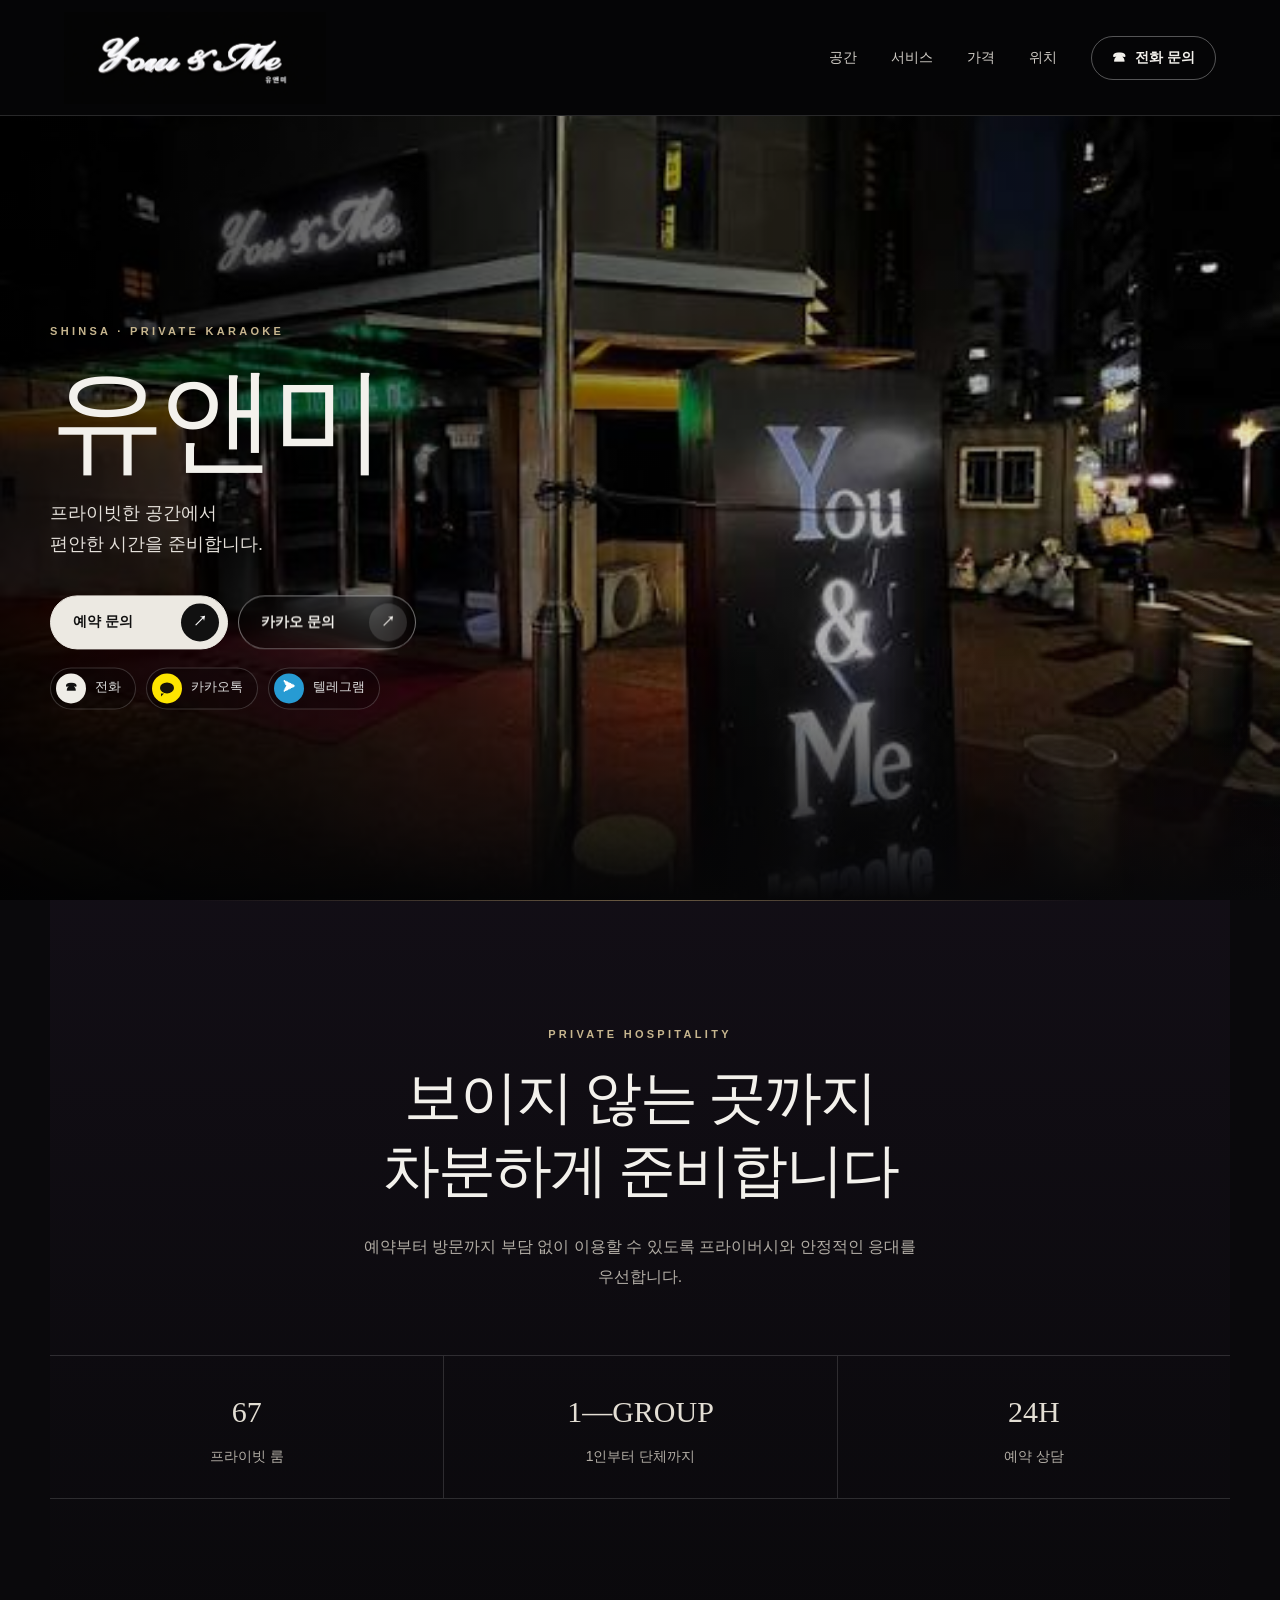
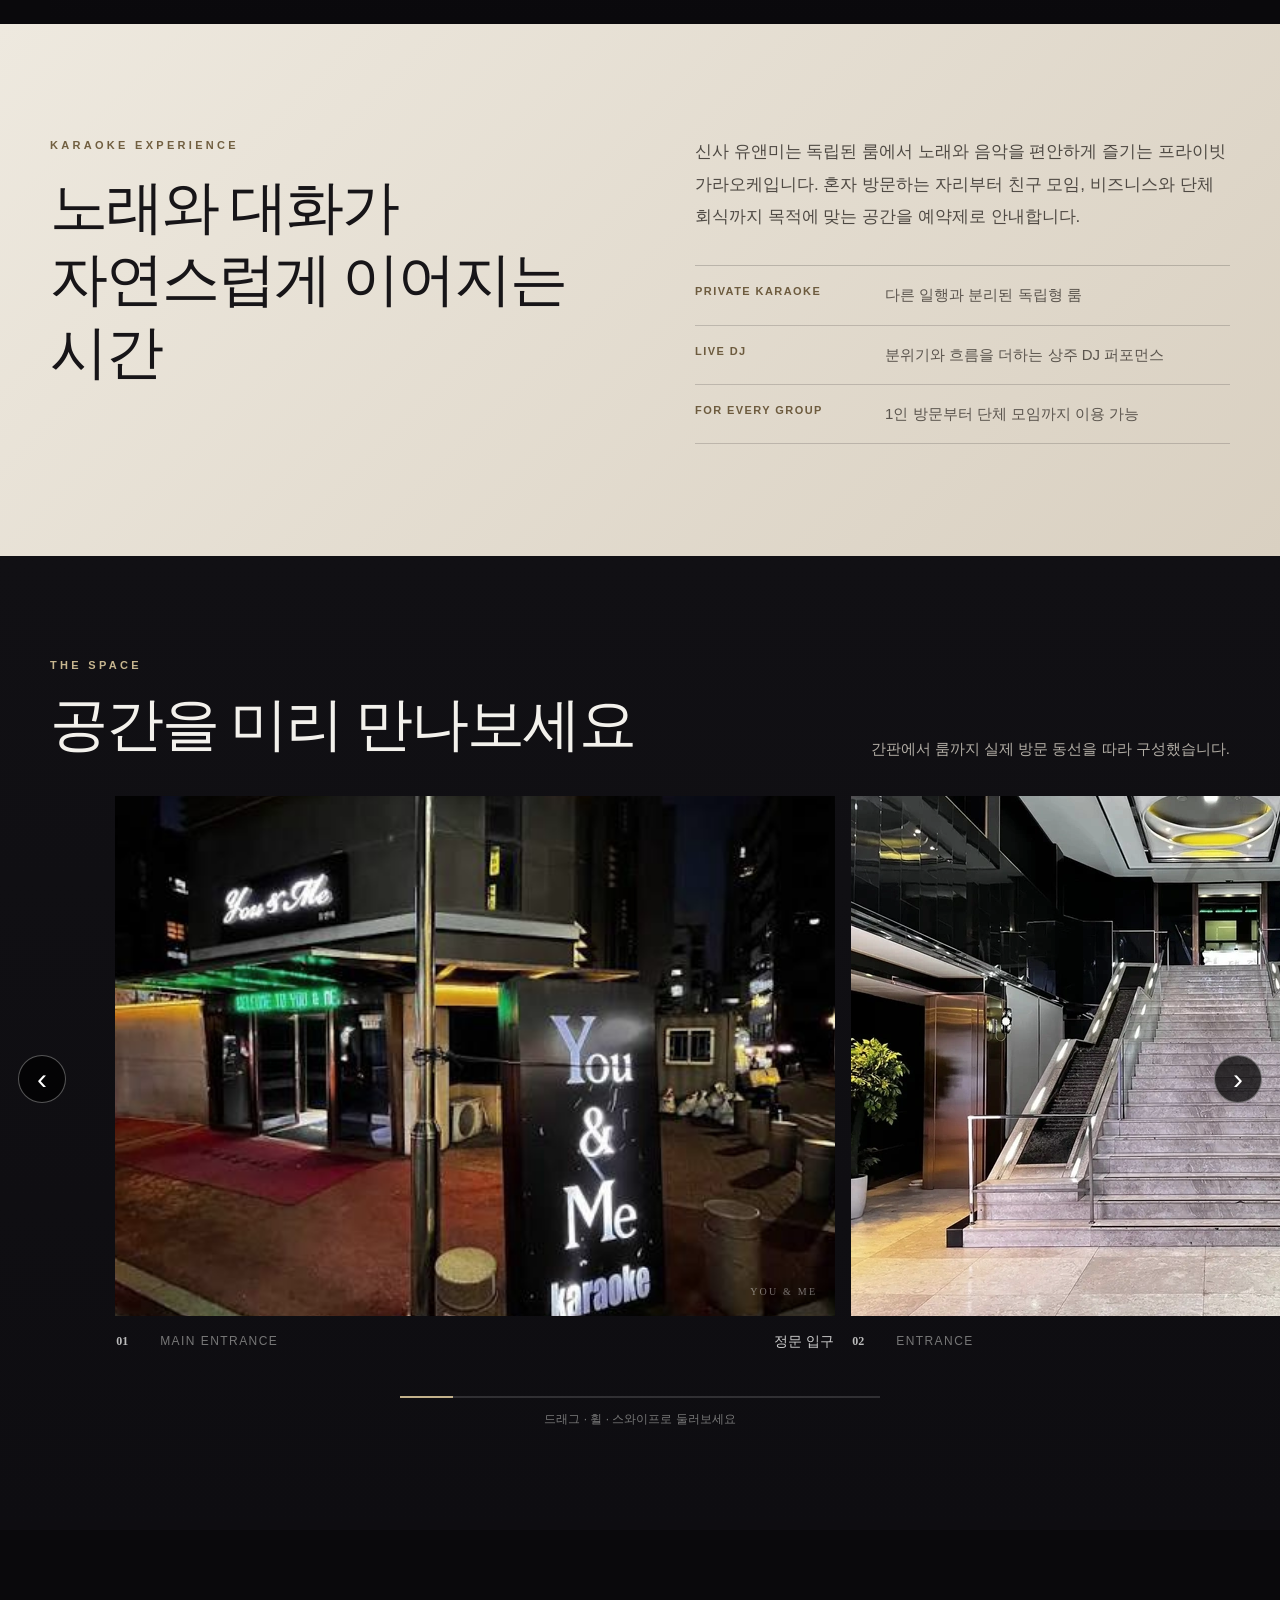
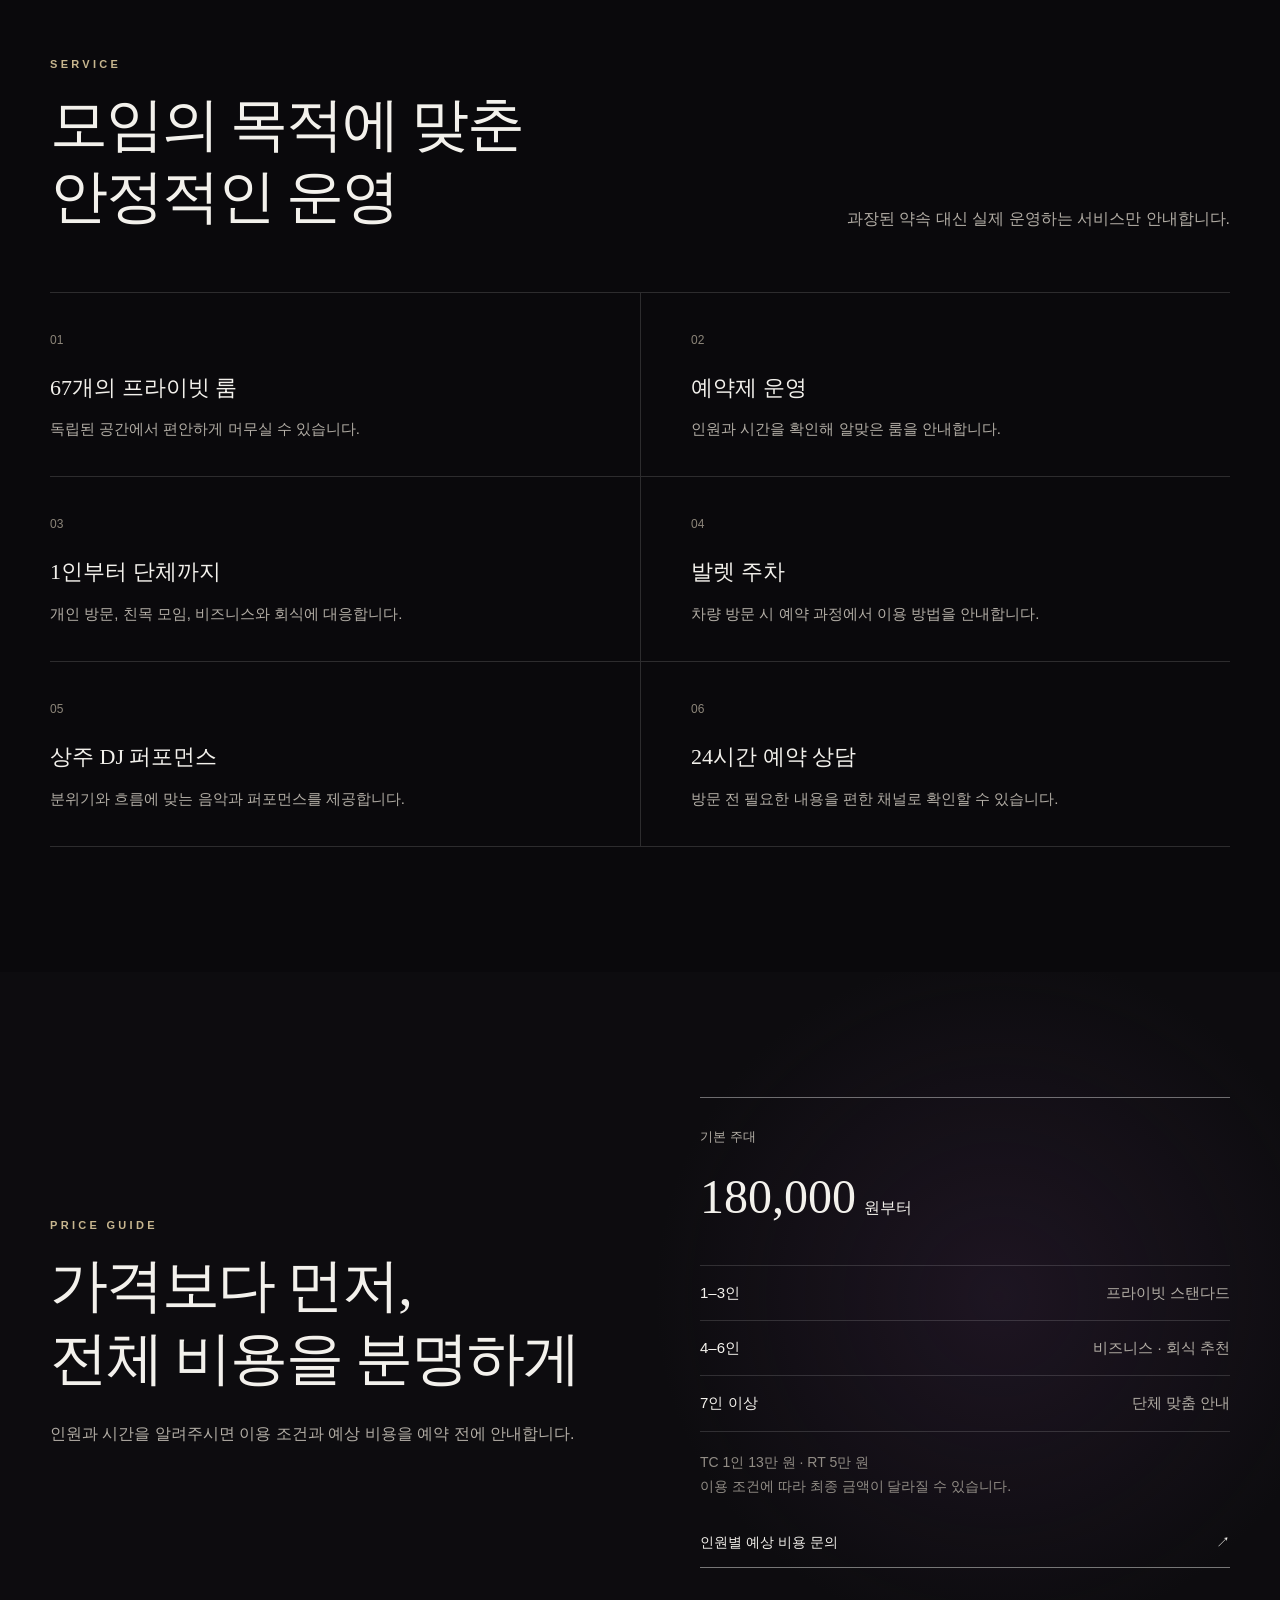
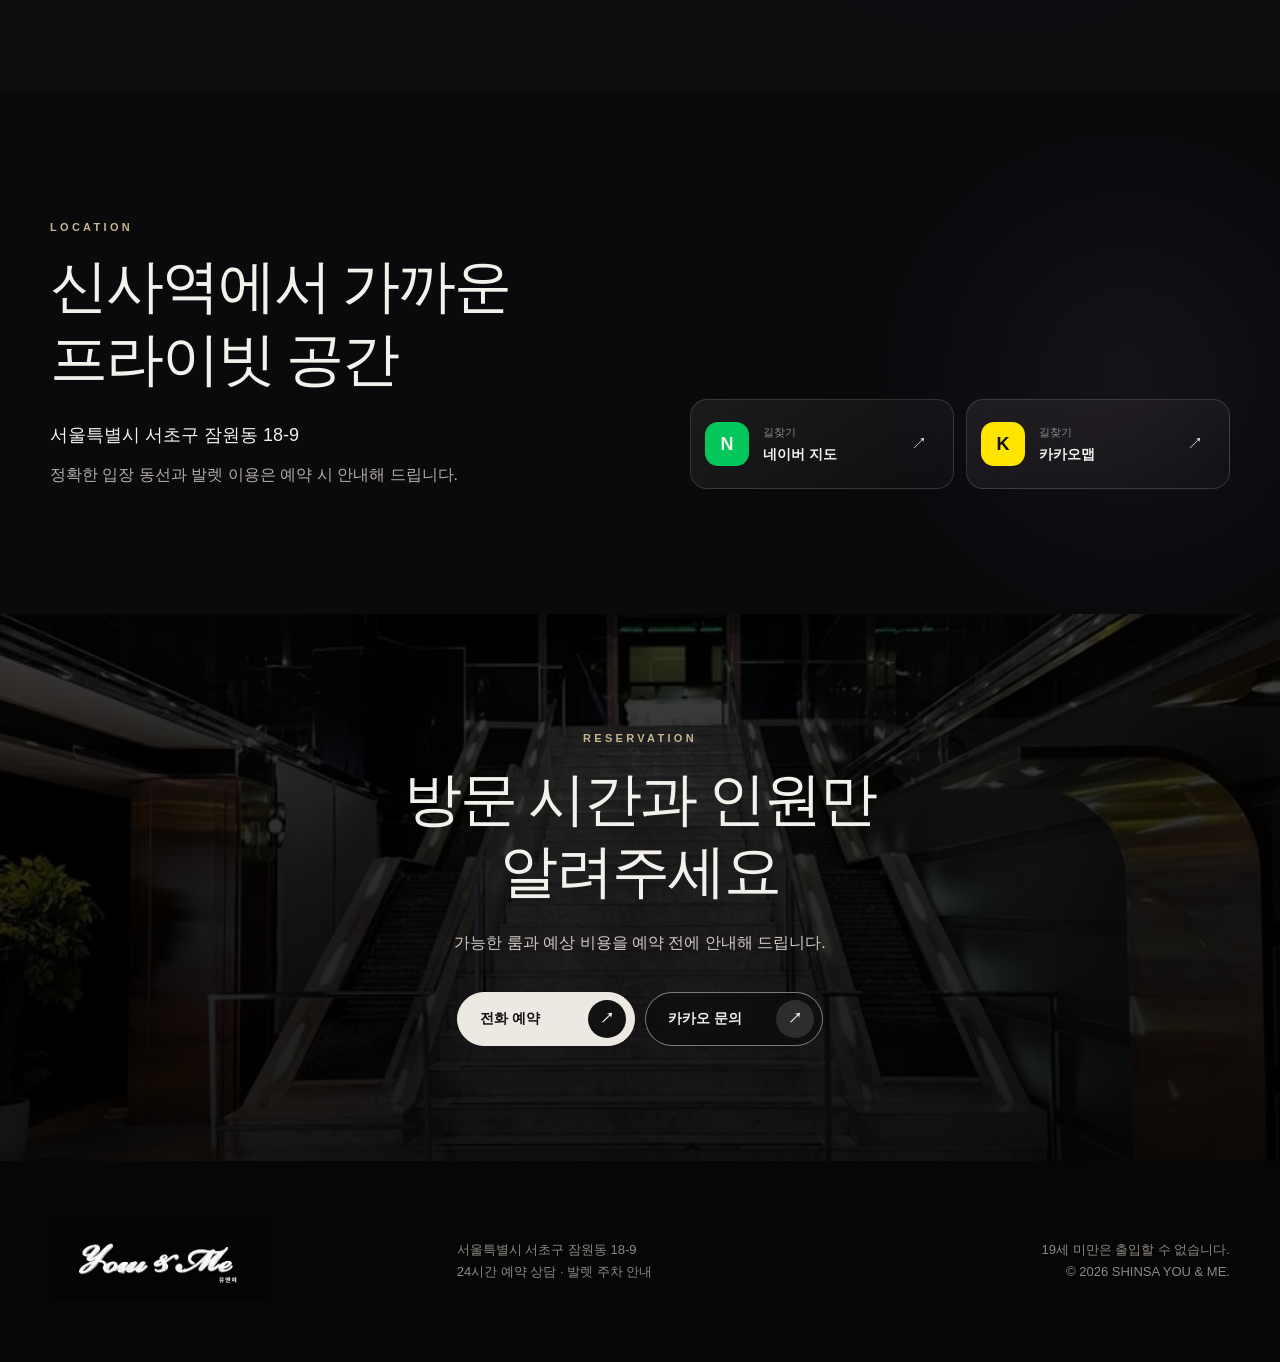
==== commit 34ff7697: "Add files via upload" ====
--- a/index.html
+++ b/index.html
@@ -1,166 +1,11 @@
-<!doctype html>
-<html lang="ko">
-<head>
-  <meta charset="utf-8">
-  <meta name="viewport" content="width=device-width, initial-scale=1, viewport-fit=cover">
-  <title>신사 유앤미 가라오케 | 프라이빗 룸 예약</title>
-  <meta name="description" content="신사역 인근 유앤미 가라오케 공식 안내. 67개의 프라이빗 룸, 발렛 주차, 상주 DJ 퍼포먼스와 24시간 예약 상담을 제공합니다.">
-  <meta name="theme-color" content="#08060b">
-  <meta property="og:type" content="website">
-  <meta property="og:locale" content="ko_KR">
-  <meta property="og:title" content="신사 유앤미 가라오케 | 프라이빗 룸 예약">
-  <meta property="og:description" content="1인부터 단체 회식까지. 예약제로 운영되는 67개의 프라이빗 룸을 확인하세요.">
-  <meta property="og:image" content="assets/signboard.jfif">
-  <link rel="preload" as="image" href="assets/signboard.jfif">
-  <link rel="stylesheet" href="style.css">
-  <script src="script.js" defer></script>
-</head>
-<body>
-  <a class="skip-link" href="#main">본문 바로가기</a>
-
-  <header class="topbar" aria-label="주요 메뉴">
-    <a class="brand brand-image" href="#top" aria-label="유앤미 처음으로">
-      <img src="assets/brand-signboard.png" alt="You &amp; Me 유앤미" width="2048" height="719">
-    </a>
-    <nav>
-      <a href="#gallery">공간</a>
-      <a href="#service">서비스</a>
-      <a href="#price">가격</a>
-      <a href="#location">위치</a>
-    </nav>
-    <a class="top-cta js-phone" href="#contact"><span class="channel-icon">☎</span> 전화 문의</a>
-  </header>
-
-  <main id="main">
-    <section class="hero" id="top" aria-labelledby="hero-title">
-      <div class="hero-media" aria-hidden="true"></div>
-      <div class="hero-shade" aria-hidden="true"></div>
-      <div class="hero-content">
-        <p class="eyebrow">SHINSA YOU &amp; ME</p>
-        <h1 id="hero-title">유앤미</h1>
-        <p class="hero-subtitle">PRIVATE ROOMS · SHINSA</p>
-        <div class="hero-actions">
-          <a class="button button-gold js-phone" href="#contact"><span>예약 문의</span><i aria-hidden="true">↗</i></a>
-          <a class="button button-glass" href="https://open.kakao.com/o/sMEzm3Ci" target="_blank" rel="noopener noreferrer"><span>카카오 문의</span><i aria-hidden="true">↗</i></a>
-        </div>
-        <div class="channel-row" aria-label="문의 채널">
-          <a class="js-phone" href="#contact"><b>☎</b><span>전화 문의</span></a>
-          <a href="https://open.kakao.com/o/sMEzm3Ci" target="_blank" rel="noopener noreferrer"><b>K</b><span>카카오톡</span></a>
-          <a href="https://t.me/UNME2027" target="_blank" rel="noopener noreferrer"><b>➤</b><span>텔레그램</span></a>
-        </div>
-      </div>
-      <a class="scroll-cue" href="#gallery"><span>공간 둘러보기</span><i aria-hidden="true"></i></a>
-    </section>
-
-    <section class="intro section" aria-labelledby="intro-title">
-      <p class="section-kicker">PRIVATE HOSPITALITY</p>
-      <h2 id="intro-title">보이지 않는 곳까지<br>차분하게 준비합니다</h2>
-      <p class="section-copy">예약부터 방문, 귀가까지 부담 없이 머무실 수 있도록 프라이버시와 안정적인 응대를 우선합니다.</p>
-      <div class="numbers" aria-label="운영 정보">
-        <div><strong>67</strong><span>프라이빗 룸</span></div>
-        <div><strong>01—GROUP</strong><span>1인부터 단체까지</span></div>
-        <div><strong>24H</strong><span>예약 상담</span></div>
-      </div>
-    </section>
-
-    <section class="gallery-section" id="gallery" aria-labelledby="gallery-title">
-      <div class="section gallery-heading">
-        <div>
-          <p class="section-kicker">THE SPACE</p>
-          <h2 id="gallery-title">공간을 미리 만나보세요</h2>
-        </div>
-        <p>간판에서 룸까지, 실제 방문 동선을 따라 구성했습니다.</p>
-      </div>
-
-      <div class="gallery-shell">
-        <button class="gallery-arrow prev" type="button" aria-label="이전 사진">‹</button>
-        <div class="gallery-track" tabindex="0" aria-label="유앤미 공간 사진 갤러리">
-          <figure class="gallery-card"><div class="photo"><img src="assets/signboard.jfif" alt="밤에 촬영한 신사 유앤미 가라오케 간판과 건물 입구" width="515" height="386" draggable="false"><span class="watermark">YOU &amp; ME</span></div><figcaption><b>01</b><span>Exterior</span><strong>간판</strong></figcaption></figure>
-          <figure class="gallery-card"><div class="photo"><img src="assets/entrance.webp" alt="대리석 계단과 금색 조명이 있는 유앤미 내부 입구" width="720" height="540" loading="lazy" draggable="false"><span class="watermark">YOU &amp; ME</span></div><figcaption><b>02</b><span>Entrance</span><strong>입구</strong></figcaption></figure>
-          <figure class="gallery-card"><div class="photo"><img src="assets/hallway-01.jpg" alt="화분과 좌석이 배치된 밝고 정돈된 내부 공간" width="960" height="720" loading="lazy" draggable="false"><span class="watermark">YOU &amp; ME</span></div><figcaption><b>03</b><span>Hallway</span><strong>내부 동선</strong></figcaption></figure>
-          <figure class="gallery-card"><div class="photo"><img src="assets/hallway-02.jfif" alt="독립된 룸으로 이어지는 유앤미 복도" width="480" height="640" loading="lazy" draggable="false"><span class="watermark">YOU &amp; ME</span></div><figcaption><b>04</b><span>Hallway</span><strong>복도</strong></figcaption></figure>
-          <figure class="gallery-card"><div class="photo"><img src="assets/room-01.jpeg" alt="대형 테이블과 소파가 준비된 프라이빗 룸" width="1440" height="1080" loading="lazy" draggable="false"><span class="watermark">YOU &amp; ME</span></div><figcaption><b>05</b><span>Private Room</span><strong>룸</strong></figcaption></figure>
-          <figure class="gallery-card"><div class="photo"><img src="assets/room-02.png" alt="파란색 소파와 금색 포인트가 있는 넓은 프라이빗 룸" width="1600" height="900" loading="lazy" draggable="false"><span class="watermark">YOU &amp; ME</span></div><figcaption><b>06</b><span>Private Room</span><strong>룸</strong></figcaption></figure>
-          <figure class="gallery-card"><div class="photo"><img src="assets/room-03.jpg" alt="단체 모임을 위해 테이블이 세팅된 풍선 장식 프라이빗 룸" width="768" height="1024" loading="lazy" draggable="false"><span class="watermark">YOU &amp; ME</span></div><figcaption><b>07</b><span>Group Room</span><strong>단체 룸</strong></figcaption></figure>
-          <figure class="gallery-card"><div class="photo"><img src="assets/room-04.jfif" alt="베이지색 소파와 테이블이 있는 아늑한 프라이빗 룸" width="515" height="386" loading="lazy" draggable="false"><span class="watermark">YOU &amp; ME</span></div><figcaption><b>08</b><span>Private Room</span><strong>룸</strong></figcaption></figure>
-          <figure class="gallery-card"><div class="photo"><img src="assets/room-05.jpeg" alt="검은색 소파와 따뜻한 조명이 있는 프라이빗 룸" width="1024" height="768" loading="lazy" draggable="false"><span class="watermark">YOU &amp; ME</span></div><figcaption><b>09</b><span>Private Room</span><strong>룸</strong></figcaption></figure>
-        </div>
-        <button class="gallery-arrow next" type="button" aria-label="다음 사진">›</button>
-      </div>
-      <div class="gallery-progress" aria-hidden="true"><span></span></div>
-      <p class="gallery-help">드래그 · 휠 · 스와이프로 둘러보세요</p>
-    </section>
-
-    <section class="service section" id="service" aria-labelledby="service-title">
-      <div class="section-split">
-        <div><p class="section-kicker">SERVICE</p><h2 id="service-title">모임의 목적에 맞춘<br>안정적인 운영</h2></div>
-        <p class="section-copy">과장된 약속 대신 실제 운영하는 서비스만 안내합니다.</p>
-      </div>
-      <div class="service-grid">
-        <article><span>01</span><h3>67개의 프라이빗 룸</h3><p>독립된 공간에서 편안하게 머무실 수 있습니다.</p></article>
-        <article><span>02</span><h3>예약제 운영</h3><p>방문 전 인원과 시간을 확인해 알맞은 룸을 안내합니다.</p></article>
-        <article><span>03</span><h3>1인부터 단체까지</h3><p>개인 방문, 친목 모임, 비즈니스와 회식에 대응합니다.</p></article>
-        <article><span>04</span><h3>발렛 주차</h3><p>차량 방문 시 예약 과정에서 발렛 이용을 안내합니다.</p></article>
-        <article><span>05</span><h3>상주 DJ 퍼포먼스</h3><p>분위기와 흐름에 맞는 음악과 DJ 퍼포먼스를 제공합니다.</p></article>
-        <article><span>06</span><h3>24시간 예약 상담</h3><p>방문 전 필요한 내용을 편한 채널로 확인할 수 있습니다.</p></article>
-      </div>
-    </section>
-
-    <section class="price-section" id="price" aria-labelledby="price-title">
-      <div class="section price-inner">
-        <div class="price-intro">
-          <p class="section-kicker">PRICE GUIDE</p>
-          <h2 id="price-title">가격보다 먼저,<br>전체 비용을 분명하게</h2>
-          <p>방문 전에 인원과 시간을 알려주시면 이용 조건과 예상 비용을 안내합니다.</p>
-        </div>
-        <div class="price-card">
-          <p>기본 주대</p>
-          <strong><span>180,000</span>원부터</strong>
-          <dl>
-            <div><dt>1–3인</dt><dd>프라이빗 스탠다드</dd></div>
-            <div><dt>4–6인</dt><dd>비즈니스 · 회식 추천</dd></div>
-            <div><dt>7인 이상</dt><dd>단체 맞춤 안내</dd></div>
-          </dl>
-          <p class="price-note">TC 1인 13만 원 · RT 5만 원<br>인원, 이용 시간, 주류 및 룸 구성에 따라 최종 금액이 달라질 수 있습니다.</p>
-          <a class="text-link" href="https://open.kakao.com/o/sMEzm3Ci" target="_blank" rel="noopener noreferrer">인원별 예상 비용 문의 <span>→</span></a>
-        </div>
-      </div>
-    </section>
-
-    <section class="location section" id="location" aria-labelledby="location-title">
-      <div>
-        <p class="section-kicker">LOCATION</p>
-        <h2 id="location-title">신사역에서 가까운<br>프라이빗 공간</h2>
-        <address>서울특별시 서초구 잠원동 18-9</address>
-        <p>정확한 입장 동선과 발렛 이용은 예약 시 안내해 드립니다.</p>
-      </div>
-      <div class="map-links">
-        <a class="map-button naver" href="https://map.naver.com/p/search/%EC%84%9C%EC%9A%B8%ED%8A%B9%EB%B3%84%EC%8B%9C%20%EC%84%9C%EC%B4%88%EA%B5%AC%20%EC%9E%A0%EC%9B%90%EB%8F%99%2018-9" target="_blank" rel="noopener noreferrer"><span class="map-icon">N</span><span class="map-label"><small>길찾기</small><b>네이버 지도</b></span><i>↗</i></a>
-        <a class="map-button kakao" href="https://map.kakao.com/?q=%EC%84%9C%EC%9A%B8%ED%8A%B9%EB%B3%84%EC%8B%9C%20%EC%84%9C%EC%B4%88%EA%B5%AC%20%EC%9E%A0%EC%9B%90%EB%8F%99%2018-9" target="_blank" rel="noopener noreferrer"><span class="map-icon">K</span><span class="map-label"><small>길찾기</small><b>카카오맵</b></span><i>↗</i></a>
-      </div>
-    </section>
-
-    <section class="contact" id="contact" aria-labelledby="contact-title">
-      <p class="section-kicker">RESERVATION</p>
-      <h2 id="contact-title">방문 시간과 인원만<br>알려주세요</h2>
-      <p>가능한 룸과 예상 비용을 예약 전에 안내해 드립니다.</p>
-      <div class="hero-actions">
-        <a class="button button-gold js-phone" href="#contact"><span>전화 예약</span><i aria-hidden="true">↗</i></a>
-        <a class="button button-outline" href="https://open.kakao.com/o/sMEzm3Ci" target="_blank" rel="noopener noreferrer"><span>카카오 문의</span><i aria-hidden="true">↗</i></a>
-      </div>
-    </section>
-  </main>
-
-  <footer>
-    <a class="brand footer-brand" href="#top"><span>SHINSA</span><strong>YOU &amp; ME</strong></a>
-    <p>서울특별시 서초구 잠원동 18-9<br>24시간 예약 상담 · 발렛 주차 안내</p>
-    <p class="legal">19세 미만은 출입할 수 없습니다.<br>© 2026 SHINSA YOU &amp; ME. All rights reserved.</p>
-  </footer>
-
-  <div class="mobile-quick" aria-label="빠른 문의">
-    <a class="js-phone" href="#contact"><span aria-hidden="true">☎</span> 전화 문의</a>
-    <a href="https://open.kakao.com/o/sMEzm3Ci" target="_blank" rel="noopener noreferrer"><span aria-hidden="true">K</span> 카카오톡</a>
-  </div>
-  <div class="toast" role="status" aria-live="polite"></div>
-</body>
-</html>
+<!doctype html><html lang="ko"><head><meta charset="utf-8"><meta name="viewport" content="width=device-width,initial-scale=1,viewport-fit=cover"><title>신사 유앤미 가라오케 | 프라이빗 룸 예약</title><meta name="description" content="신사 유앤미 공식 안내. 67개의 프라이빗 룸, 발렛 주차, 상주 DJ 퍼포먼스와 24시간 예약 상담."><meta name="theme-color" content="#09090b"><meta property="og:title" content="신사 유앤미 가라오케"><meta property="og:description" content="1인부터 단체 회식까지, 예약제로 운영되는 67개의 프라이빗 룸."><meta property="og:image" content="assets/signboard.jfif"><link rel="preload" as="image" href="assets/brand-signboard.png"><link rel="stylesheet" href="premium.css"><script src="script.js" defer></script></head><body>
+<a class="skip-link" href="#main">본문 바로가기</a><header class="header"><a class="logo" href="#top" aria-label="유앤미 처음으로"><img src="assets/brand-signboard.png" alt="You &amp; Me 유앤미"></a><nav><a href="#gallery">공간</a><a href="#service">서비스</a><a href="#price">가격</a><a href="#location">위치</a></nav><a class="header-call js-phone" href="#contact"><span>☎</span> 전화 문의</a></header>
+<main id="main"><section class="hero" id="top"><div class="hero-copy"><p class="overline">SHINSA · PRIVATE KARAOKE</p><h1>유앤미</h1><p class="hero-desc">프라이빗한 공간에서<br>편안한 시간을 준비합니다.</p><div class="primary-actions"><a class="pill light js-phone" href="#contact"><span>예약 문의</span><i>↗</i></a><a class="pill dark" href="https://open.kakao.com/o/sMEzm3Ci" target="_blank" rel="noopener"><span>카카오 문의</span><i>↗</i></a></div><div class="channels"><a class="js-phone" href="#contact"><b class="phone-round">☎</b><span>전화</span></a><a href="https://open.kakao.com/o/sMEzm3Ci" target="_blank" rel="noopener"><b class="kakao-round"><i class="bubble"></i></b><span>카카오톡</span></a><a href="https://t.me/UNME2027" target="_blank" rel="noopener"><b class="telegram-round">➤</b><span>텔레그램</span></a></div></div></section>
+<section class="intro wrap"><p class="overline">PRIVATE HOSPITALITY</p><h2>보이지 않는 곳까지<br>차분하게 준비합니다</h2><p class="lead">예약부터 방문까지 부담 없이 이용할 수 있도록 프라이버시와 안정적인 응대를 우선합니다.</p><div class="facts"><div><strong>67</strong><span>프라이빗 룸</span></div><div><strong>1—GROUP</strong><span>1인부터 단체까지</span></div><div><strong>24H</strong><span>예약 상담</span></div></div></section>
+<section class="gallery" id="gallery"><div class="wrap gallery-title"><div><p class="overline">THE SPACE</p><h2>공간을 미리 만나보세요</h2></div><p>간판에서 룸까지 실제 방문 동선을 따라 구성했습니다.</p></div><div class="gallery-shell"><button class="gallery-arrow prev" type="button" aria-label="이전 사진">‹</button><div class="gallery-track" tabindex="0" aria-label="공간 사진 갤러리">
+<figure class="gallery-card"><div class="photo"><img src="assets/signboard.jfif" alt="신사 유앤미 외관과 간판" draggable="false"><span>YOU &amp; ME</span></div><figcaption><b>01</b><em>EXTERIOR</em><strong>외관</strong></figcaption></figure><figure class="gallery-card"><div class="photo"><img src="assets/entrance.webp" alt="대리석 계단이 있는 유앤미 입구" loading="lazy" draggable="false"><span>YOU &amp; ME</span></div><figcaption><b>02</b><em>ENTRANCE</em><strong>입구</strong></figcaption></figure><figure class="gallery-card"><div class="photo"><img src="assets/hallway-01.jpg" alt="식물과 좌석이 있는 내부 공간" loading="lazy" draggable="false"><span>YOU &amp; ME</span></div><figcaption><b>03</b><em>HALLWAY</em><strong>내부 동선</strong></figcaption></figure><figure class="gallery-card"><div class="photo"><img src="assets/hallway-02.jfif" alt="프라이빗 룸으로 이어지는 복도" loading="lazy" draggable="false"><span>YOU &amp; ME</span></div><figcaption><b>04</b><em>HALLWAY</em><strong>복도</strong></figcaption></figure><figure class="gallery-card"><div class="photo"><img src="assets/room-01.jpeg" alt="대형 테이블과 소파가 있는 프라이빗 룸" loading="lazy" draggable="false"><span>YOU &amp; ME</span></div><figcaption><b>05</b><em>PRIVATE ROOM</em><strong>룸</strong></figcaption></figure><figure class="gallery-card"><div class="photo"><img src="assets/room-02.png" alt="파란 소파와 금색 포인트의 프라이빗 룸" loading="lazy" draggable="false"><span>YOU &amp; ME</span></div><figcaption><b>06</b><em>PRIVATE ROOM</em><strong>룸</strong></figcaption></figure><figure class="gallery-card"><div class="photo"><img src="assets/room-03.jpg" alt="단체 모임을 위해 세팅된 프라이빗 룸" loading="lazy" draggable="false"><span>YOU &amp; ME</span></div><figcaption><b>07</b><em>GROUP ROOM</em><strong>단체 룸</strong></figcaption></figure><figure class="gallery-card"><div class="photo"><img src="assets/room-04.jfif" alt="베이지 소파가 있는 프라이빗 룸" loading="lazy" draggable="false"><span>YOU &amp; ME</span></div><figcaption><b>08</b><em>PRIVATE ROOM</em><strong>룸</strong></figcaption></figure><figure class="gallery-card"><div class="photo"><img src="assets/room-05.jpeg" alt="따뜻한 조명의 프라이빗 룸" loading="lazy" draggable="false"><span>YOU &amp; ME</span></div><figcaption><b>09</b><em>PRIVATE ROOM</em><strong>룸</strong></figcaption></figure></div><button class="gallery-arrow next" type="button" aria-label="다음 사진">›</button></div><div class="gallery-progress"><span></span></div><p class="gallery-guide">드래그 · 휠 · 스와이프로 둘러보세요</p></section>
+<section class="service wrap" id="service"><div class="section-head"><div><p class="overline">SERVICE</p><h2>모임의 목적에 맞춘<br>안정적인 운영</h2></div><p class="lead">과장된 약속 대신 실제 운영하는 서비스만 안내합니다.</p></div><div class="service-list"><article><span>01</span><h3>67개의 프라이빗 룸</h3><p>독립된 공간에서 편안하게 머무실 수 있습니다.</p></article><article><span>02</span><h3>예약제 운영</h3><p>인원과 시간을 확인해 알맞은 룸을 안내합니다.</p></article><article><span>03</span><h3>1인부터 단체까지</h3><p>개인 방문, 친목 모임, 비즈니스와 회식에 대응합니다.</p></article><article><span>04</span><h3>발렛 주차</h3><p>차량 방문 시 예약 과정에서 이용 방법을 안내합니다.</p></article><article><span>05</span><h3>상주 DJ 퍼포먼스</h3><p>분위기와 흐름에 맞는 음악과 퍼포먼스를 제공합니다.</p></article><article><span>06</span><h3>24시간 예약 상담</h3><p>방문 전 필요한 내용을 편한 채널로 확인할 수 있습니다.</p></article></div></section>
+<section class="price" id="price"><div class="wrap price-grid"><div><p class="overline">PRICE GUIDE</p><h2>가격보다 먼저,<br>전체 비용을 분명하게</h2><p class="lead">인원과 시간을 알려주시면 이용 조건과 예상 비용을 예약 전에 안내합니다.</p></div><div class="price-info"><small>기본 주대</small><strong>180,000<em>원부터</em></strong><dl><div><dt>1–3인</dt><dd>프라이빗 스탠다드</dd></div><div><dt>4–6인</dt><dd>비즈니스 · 회식 추천</dd></div><div><dt>7인 이상</dt><dd>단체 맞춤 안내</dd></div></dl><p>TC 1인 13만 원 · RT 5만 원<br>이용 조건에 따라 최종 금액이 달라질 수 있습니다.</p><a href="https://open.kakao.com/o/sMEzm3Ci" target="_blank" rel="noopener">인원별 예상 비용 문의 <span>↗</span></a></div></div></section>
+<section class="location wrap" id="location"><div><p class="overline">LOCATION</p><h2>신사역에서 가까운<br>프라이빗 공간</h2><address>서울특별시 서초구 잠원동 18-9</address><p class="lead">정확한 입장 동선과 발렛 이용은 예약 시 안내해 드립니다.</p></div><div class="map-buttons"><a href="https://map.naver.com/p/search/%EC%84%9C%EC%9A%B8%ED%8A%B9%EB%B3%84%EC%8B%9C%20%EC%84%9C%EC%B4%88%EA%B5%AC%20%EC%9E%A0%EC%9B%90%EB%8F%99%2018-9" target="_blank" rel="noopener"><b class="naver">N</b><span><small>길찾기</small>네이버 지도</span><i>↗</i></a><a href="https://map.kakao.com/?q=%EC%84%9C%EC%9A%B8%ED%8A%B9%EB%B3%84%EC%8B%9C%20%EC%84%9C%EC%B4%88%EA%B5%AC%20%EC%9E%A0%EC%9B%90%EB%8F%99%2018-9" target="_blank" rel="noopener"><b class="kakao">K</b><span><small>길찾기</small>카카오맵</span><i>↗</i></a></div></section>
+<section class="contact" id="contact"><p class="overline">RESERVATION</p><h2>방문 시간과 인원만<br>알려주세요</h2><p>가능한 룸과 예상 비용을 예약 전에 안내해 드립니다.</p><div class="primary-actions"><a class="pill light js-phone" href="#contact"><span>전화 예약</span><i>↗</i></a><a class="pill dark" href="https://open.kakao.com/o/sMEzm3Ci" target="_blank" rel="noopener"><span>카카오 문의</span><i>↗</i></a></div></section></main>
+<footer><img src="assets/brand-signboard.png" alt="You &amp; Me 유앤미"><p>서울특별시 서초구 잠원동 18-9<br>24시간 예약 상담 · 발렛 주차 안내</p><p>19세 미만은 출입할 수 없습니다.<br>© 2026 SHINSA YOU &amp; ME.</p></footer><div class="mobile-bar"><a class="js-phone" href="#contact"><b>☎</b>전화 문의</a><a href="https://open.kakao.com/o/sMEzm3Ci" target="_blank" rel="noopener"><b class="mobile-kakao"><i class="bubble"></i></b>카카오톡</a></div><div class="toast" role="status" aria-live="polite"></div></body></html>
--- a/premium.css
+++ b/premium.css
@@ -0,0 +1,15 @@
+:root{--bg:#09090b;--panel:#111114;--text:#f3f1ec;--muted:#b2ada5;--dim:#837e77;--gold:#b49a67;--line:rgba(255,255,255,.14);--max:1180px}*{box-sizing:border-box;margin:0;padding:0}html{scroll-behavior:smooth}body{background:var(--bg);color:var(--text);font-family:Arial,"Noto Sans KR",sans-serif;font-size:16px;line-height:1.75;-webkit-font-smoothing:antialiased}a{color:inherit;text-decoration:none}img{display:block;max-width:100%;-webkit-user-drag:none;user-select:none}.skip-link{position:fixed;z-index:999;top:8px;left:8px;padding:10px 16px;background:#fff;color:#000;transform:translateY(-150%)}.skip-link:focus{transform:none}.wrap{width:min(var(--max),calc(100% - 48px));margin:auto}.overline{font-size:11px;font-weight:700;letter-spacing:.3em;color:#c7b68f}.lead{max-width:560px;color:var(--muted);font-size:16px;line-height:1.85}h2{font-family:Georgia,"Noto Serif KR",serif;font-size:clamp(38px,5vw,58px);font-weight:400;line-height:1.25;letter-spacing:-.035em}
+.header{height:116px;padding:0 clamp(24px,5vw,68px);display:flex;align-items:center;gap:34px;background:#050506;border-bottom:1px solid var(--line)}.logo{width:min(440px,34vw);height:92px}.logo img{width:100%;height:100%;object-fit:contain;object-position:left center}.header nav{display:flex;gap:34px;margin-left:auto}.header nav a{font-size:14px;color:#d2cec7}.header nav a:hover{color:#fff}.header-call{min-height:44px;padding:0 20px;display:flex;align-items:center;gap:9px;border:1px solid rgba(255,255,255,.32);border-radius:999px;font-size:14px;font-weight:700}.header-call:hover{background:#fff;color:#111}
+.hero{position:relative;height:calc(100svh - 116px);min-height:640px;background:linear-gradient(90deg,rgba(0,0,0,.78),rgba(0,0,0,.38) 52%,rgba(0,0,0,.08)),linear-gradient(0deg,#09090b 0%,transparent 33%),url("assets/signboard.jfif") center 58%/cover no-repeat}.hero-copy{position:absolute;left:max(24px,calc((100vw - var(--max))/2));top:50%;transform:translateY(-48%)}.hero h1{font-family:Georgia,"Noto Serif KR",serif;font-size:clamp(70px,9vw,116px);font-weight:400;line-height:1;margin:22px 0 20px;letter-spacing:-.035em}.hero-desc{font-size:18px;line-height:1.7;color:#e4e0da}.primary-actions{display:flex;gap:10px;margin-top:35px}.pill{min-width:178px;min-height:54px;padding:7px 8px 7px 22px;display:flex;align-items:center;justify-content:space-between;gap:18px;border:1px solid;border-radius:999px;font-size:14px;font-weight:700}.pill i{width:38px;height:38px;display:grid;place-items:center;border-radius:50%;font-style:normal;transition:transform .2s}.pill:hover i{transform:rotate(45deg)}.pill.light{background:#ece9e2;border-color:#ece9e2;color:#111}.pill.light i{background:#111;color:#fff}.pill.dark{background:rgba(0,0,0,.3);border-color:rgba(255,255,255,.45);backdrop-filter:blur(12px)}.pill.dark i{background:rgba(255,255,255,.13)}.channels{display:flex;gap:10px;margin-top:18px}.channels a{min-height:42px;padding:5px 14px 5px 5px;display:flex;align-items:center;gap:9px;border:1px solid rgba(255,255,255,.18);border-radius:999px;background:rgba(0,0,0,.25);font-size:13px;color:#ddd}.channels b{width:30px;height:30px;display:grid;place-items:center;border-radius:50%;font-size:12px}.phone-round{background:#efede7;color:#111}.kakao-round{background:#fee500}.telegram-round{background:#279bd3;color:#fff;transform:none}.bubble{position:relative;display:block;width:14px;height:11px;border-radius:50%;background:#18130a}.bubble:after{content:"";position:absolute;left:1px;bottom:-3px;border-width:3px 3px 0 0;border-style:solid;border-color:#18130a transparent transparent transparent}
+.intro{padding:125px 0;text-align:center}.intro h2{margin:18px 0 25px}.intro .lead{margin:auto}.facts{display:grid;grid-template-columns:repeat(3,1fr);margin-top:64px;border-block:1px solid var(--line)}.facts div{padding:30px 15px;display:flex;flex-direction:column;gap:5px}.facts div+div{border-left:1px solid var(--line)}.facts strong{font-family:Georgia,serif;font-size:30px;font-weight:400;color:#e3ded4}.facts span{font-size:14px;color:var(--muted)}
+.gallery{padding:100px 0;background:#111114}.gallery-title{display:flex;align-items:end;justify-content:space-between;margin-bottom:34px}.gallery-title h2{margin-top:14px}.gallery-title>p{max-width:360px;color:var(--muted);font-size:15px}.gallery-shell{position:relative}.gallery-track{display:flex;gap:16px;padding:0 max(9vw,32px) 8px;overflow-x:auto;scroll-snap-type:x mandatory;scrollbar-width:none;cursor:grab;overscroll-behavior-inline:contain}.gallery-track::-webkit-scrollbar{display:none}.gallery-track.is-dragging{cursor:grabbing;scroll-snap-type:none}.gallery-card{flex:0 0 min(58vw,720px);scroll-snap-align:center}.photo{position:relative;height:clamp(340px,42vw,520px);overflow:hidden;background:#09090b}.photo img{width:100%;height:100%;object-fit:cover;filter:saturate(.85)}.photo span{position:absolute;right:18px;bottom:15px;font-family:Georgia,serif;font-size:10px;letter-spacing:.22em;color:rgba(255,255,255,.42)}figcaption{display:grid;grid-template-columns:44px 1fr auto;align-items:center;padding:13px 1px}figcaption b,figcaption em,figcaption strong{font-style:normal;font-size:12px}figcaption b{font-family:Georgia,serif;color:#bbb}figcaption em{letter-spacing:.12em;color:#777}figcaption strong{font-size:14px;font-weight:500;color:#ccc}.gallery-arrow{position:absolute;z-index:4;top:calc(50% - 30px);width:48px;height:48px;border:1px solid rgba(255,255,255,.32);border-radius:50%;background:rgba(0,0,0,.72);color:#fff;font-size:30px;cursor:pointer}.gallery-arrow.prev{left:18px}.gallery-arrow.next{right:18px}.gallery-arrow:hover{background:#fff;color:#111}.gallery-progress{width:min(480px,55%);height:2px;margin:22px auto 0;background:rgba(255,255,255,.14)}.gallery-progress span{display:block;width:11.11%;height:100%;background:#c2b18b}.gallery-guide{text-align:center;margin-top:11px;font-size:12px;color:#777}
+.service{padding:125px 0}.section-head{display:flex;align-items:end;justify-content:space-between;margin-bottom:58px}.section-head h2{margin-top:14px}.service-list{display:grid;grid-template-columns:repeat(2,1fr);border-top:1px solid var(--line)}.service-list article{padding:32px 20px 34px 0;border-bottom:1px solid var(--line)}.service-list article:nth-child(even){padding-left:50px;border-left:1px solid var(--line)}.service-list span{font-size:12px;color:#8d867a}.service-list h3{margin:16px 0 9px;font-family:Georgia,"Noto Serif KR",serif;font-size:22px;font-weight:400}.service-list p{font-size:15px;color:var(--muted)}
+.price{padding:125px 0;background:#0d0d10}.price-grid{display:grid;grid-template-columns:1fr 1fr;gap:120px;align-items:center}.price-grid h2{margin:15px 0 24px}.price-info{padding-top:24px;border-top:1px solid rgba(255,255,255,.4)}.price-info>small{font-size:13px;color:var(--muted)}.price-info>strong{display:block;margin:5px 0 26px;font-family:Georgia,serif;font-size:48px;font-weight:400}.price-info>strong em{margin-left:8px;font-family:Arial,sans-serif;font-size:16px;font-style:normal}.price-info dl{border-top:1px solid var(--line)}.price-info dl div{display:flex;justify-content:space-between;padding:14px 0;border-bottom:1px solid var(--line);font-size:15px}.price-info dd{color:var(--muted)}.price-info>p{margin:18px 0;color:#928d86;font-size:14px}.price-info>a{display:flex;justify-content:space-between;padding:13px 0;border-bottom:1px solid #777;font-size:14px}
+.location{padding:125px 0;display:grid;grid-template-columns:1fr 1fr;gap:100px;align-items:end}.location h2{margin:14px 0 24px}.location address{font-style:normal;font-size:18px;margin-bottom:8px}.map-buttons{display:grid;grid-template-columns:1fr 1fr;gap:12px}.map-buttons a{min-height:90px;padding:14px;display:grid;grid-template-columns:46px 1fr 28px;gap:12px;align-items:center;border:1px solid var(--line);border-radius:17px;background:linear-gradient(145deg,rgba(255,255,255,.07),rgba(255,255,255,.02))}.map-buttons a:hover{border-color:rgba(255,255,255,.4)}.map-buttons b{width:44px;height:44px;display:grid;place-items:center;border-radius:13px;font-size:18px}.map-buttons .naver{background:#03c75a}.map-buttons .kakao{background:#fee500;color:#111}.map-buttons span{display:flex;flex-direction:column;font-size:14px;font-weight:700}.map-buttons small{font-size:11px;font-weight:400;color:#888}.map-buttons i{font-style:normal}
+.contact{padding:115px 24px;text-align:center;background:linear-gradient(rgba(0,0,0,.75),rgba(0,0,0,.9)),url("assets/entrance.webp") center/cover}.contact h2{margin:15px 0 20px}.contact>p:not(.overline){font-size:16px;color:#d0cbc3}.contact .primary-actions{justify-content:center}footer{padding:62px max(24px,calc((100vw - var(--max))/2));display:grid;grid-template-columns:1fr 1fr 1fr;gap:40px;align-items:center;background:#060607;color:#8d8880;font-size:13px}footer img{width:220px}footer p:last-child{text-align:right}.mobile-bar{display:none}.toast{position:fixed;z-index:1000;left:50%;bottom:24px;transform:translate(-50%,20px);padding:12px 18px;background:#f0ece3;color:#111;border-radius:999px;font-size:14px;opacity:0;pointer-events:none;transition:.2s}.toast.show{opacity:1;transform:translate(-50%,0)}
+@media(max-width:800px){body{padding-bottom:78px}.wrap{width:calc(100% - 36px)}.overline{font-size:10px}h2{font-size:36px}.lead{font-size:16px}.header{height:90px;padding:0 16px}.logo{width:205px;height:72px}.header nav{display:none}.header-call{margin-left:auto;min-height:40px;padding:0 13px;font-size:13px}.hero{height:calc(100svh - 90px);min-height:610px;background:linear-gradient(0deg,#09090b,rgba(0,0,0,.42) 58%,rgba(0,0,0,.08)),url("assets/signboard.jfif") 58% center/cover}.hero-copy{left:20px;right:20px;top:auto;bottom:48px;transform:none}.hero h1{font-size:62px;margin:15px 0}.hero-desc{font-size:17px}.primary-actions{margin-top:26px}.pill{min-width:0;flex:1;max-width:190px;font-size:13px}.channels a{padding-right:7px}.channels a span{display:none}.intro{padding:90px 0}.facts{grid-template-columns:1fr;margin-top:44px}.facts div+div{border-left:0;border-top:1px solid var(--line)}.facts div{padding:18px}.gallery{padding:78px 0}.gallery-title{display:block;margin-bottom:26px}.gallery-title>p{margin-top:12px;font-size:14px}.gallery-track{padding-inline:18px;gap:12px}.gallery-card{flex-basis:76vw}.photo{height:360px}.gallery-arrow{width:42px;height:42px}.gallery-arrow.prev{left:8px}.gallery-arrow.next{right:8px}.service{padding:90px 0}.section-head{display:block;margin-bottom:40px}.section-head .lead{margin-top:18px}.service-list{grid-template-columns:1fr}.service-list article,.service-list article:nth-child(even){padding:24px 0;border-left:0}.service-list h3{font-size:21px}.service-list p{font-size:15px}.price{padding:90px 0}.price-grid{grid-template-columns:1fr;gap:45px}.price-info>strong{font-size:40px}.location{padding:90px 0;grid-template-columns:1fr;gap:40px}.map-buttons{grid-template-columns:1fr 1fr}.contact{padding:90px 18px}footer{grid-template-columns:1fr;text-align:center;padding:50px 22px 34px}footer img{margin:auto}footer p:last-child{text-align:center}.mobile-bar{position:fixed;z-index:99;left:12px;right:12px;bottom:10px;height:60px;display:grid;grid-template-columns:1fr 1fr;border:1px solid rgba(255,255,255,.15);border-radius:18px;overflow:hidden;background:rgba(10,10,12,.92);backdrop-filter:blur(16px);box-shadow:0 12px 30px rgba(0,0,0,.45)}.mobile-bar a{display:flex;align-items:center;justify-content:center;gap:8px;font-size:14px;font-weight:700}.mobile-bar a:first-child{background:#ebe7df;color:#111}.mobile-bar b{width:25px;height:25px;display:grid;place-items:center;border-radius:50%}.mobile-kakao{background:#fee500}}
+@media(max-width:430px){.header-call span{display:none}.logo{width:185px}.hero h1{font-size:56px}.hero-copy{bottom:38px}.primary-actions{gap:7px}.pill{padding-left:16px}.channels{gap:7px}.gallery-card{flex-basis:78vw}.photo{height:330px}.map-buttons{grid-template-columns:1fr}.price-info dl div{font-size:14px}}
+@media(prefers-reduced-motion:reduce){html{scroll-behavior:auto}*{transition:none!important}}
+.gallery-card:first-child .photo img{object-position:22% center;transform:scale(1.06)}
+body{background:radial-gradient(circle at 88% 14%,rgba(67,42,76,.28),transparent 30%),radial-gradient(circle at 5% 62%,rgba(119,88,45,.1),transparent 26%),#0a090c;background-attachment:fixed}.intro{position:relative;background:linear-gradient(180deg,rgba(21,16,25,.72),rgba(10,9,12,.92))}.intro:before{content:"";position:absolute;top:0;left:50%;width:min(900px,85%);height:1px;transform:translateX(-50%);background:linear-gradient(90deg,transparent,rgba(180,154,103,.55),transparent)}.karaoke-story{padding:112px 0;background:linear-gradient(135deg,#eee9df,#d9d0c1);color:#171518}.karaoke-story .overline{color:#715f40}.karaoke-grid{display:grid;grid-template-columns:1fr 1fr;gap:110px}.karaoke-grid h2{margin-top:16px}.karaoke-copy>p{font-size:17px;line-height:1.9;color:#4f4a44}.karaoke-copy ul{list-style:none;margin-top:32px;border-top:1px solid rgba(23,21,24,.2)}.karaoke-copy li{padding:16px 0;display:grid;grid-template-columns:170px 1fr;gap:20px;border-bottom:1px solid rgba(23,21,24,.18)}.karaoke-copy b{font-size:11px;letter-spacing:.13em;color:#6d5b3e}.karaoke-copy span{font-size:15px;color:#5b554e}.gallery{background:linear-gradient(180deg,#111014,#0e0d11)}.price{background:radial-gradient(circle at 78% 45%,rgba(56,35,64,.38),transparent 32%),#0d0c0f}.location{position:relative}.location:after{content:"";position:absolute;z-index:-1;right:-12vw;top:5%;width:40vw;height:40vw;border-radius:50%;background:radial-gradient(circle,rgba(100,75,113,.13),transparent 68%)}
+@media(max-width:800px){.karaoke-story{padding:82px 0}.karaoke-grid{grid-template-columns:1fr;gap:30px}.karaoke-copy>p{font-size:16px}.karaoke-copy li{grid-template-columns:1fr;gap:3px}.karaoke-copy span{font-size:15px}}
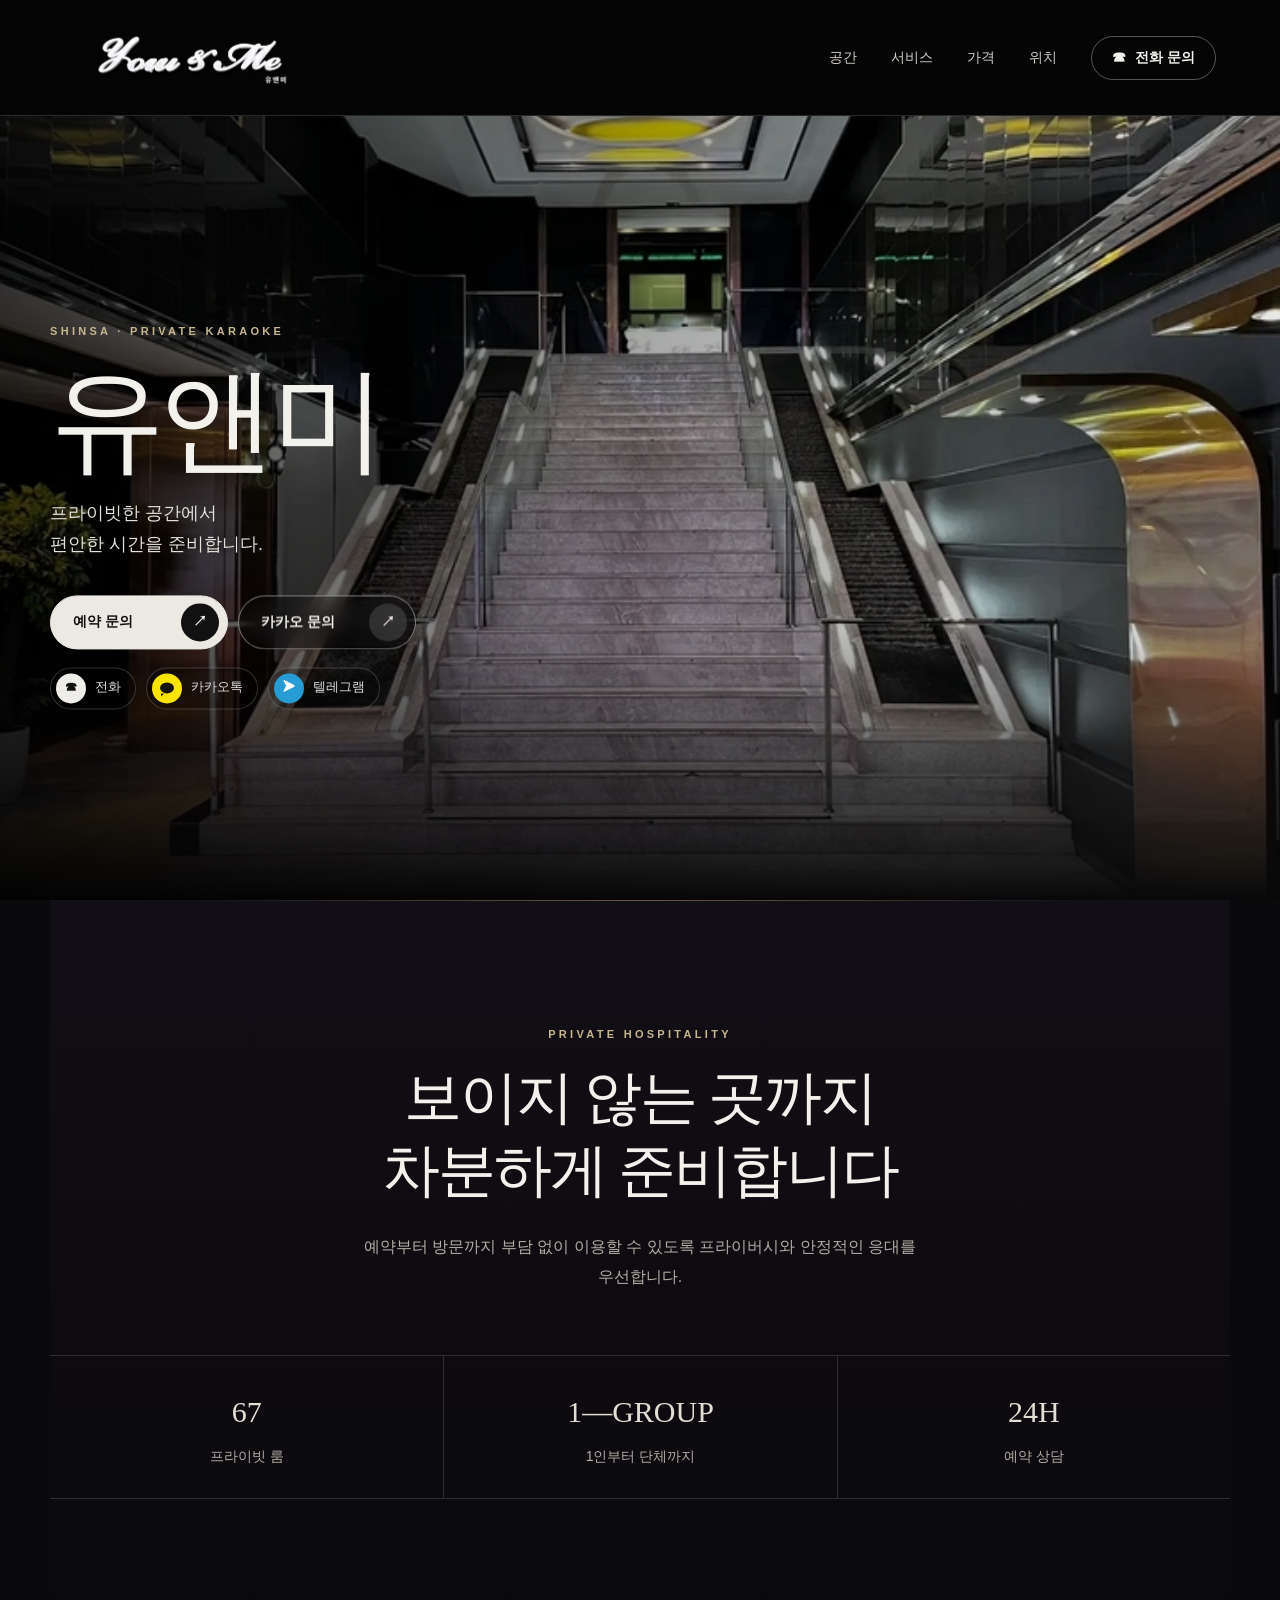
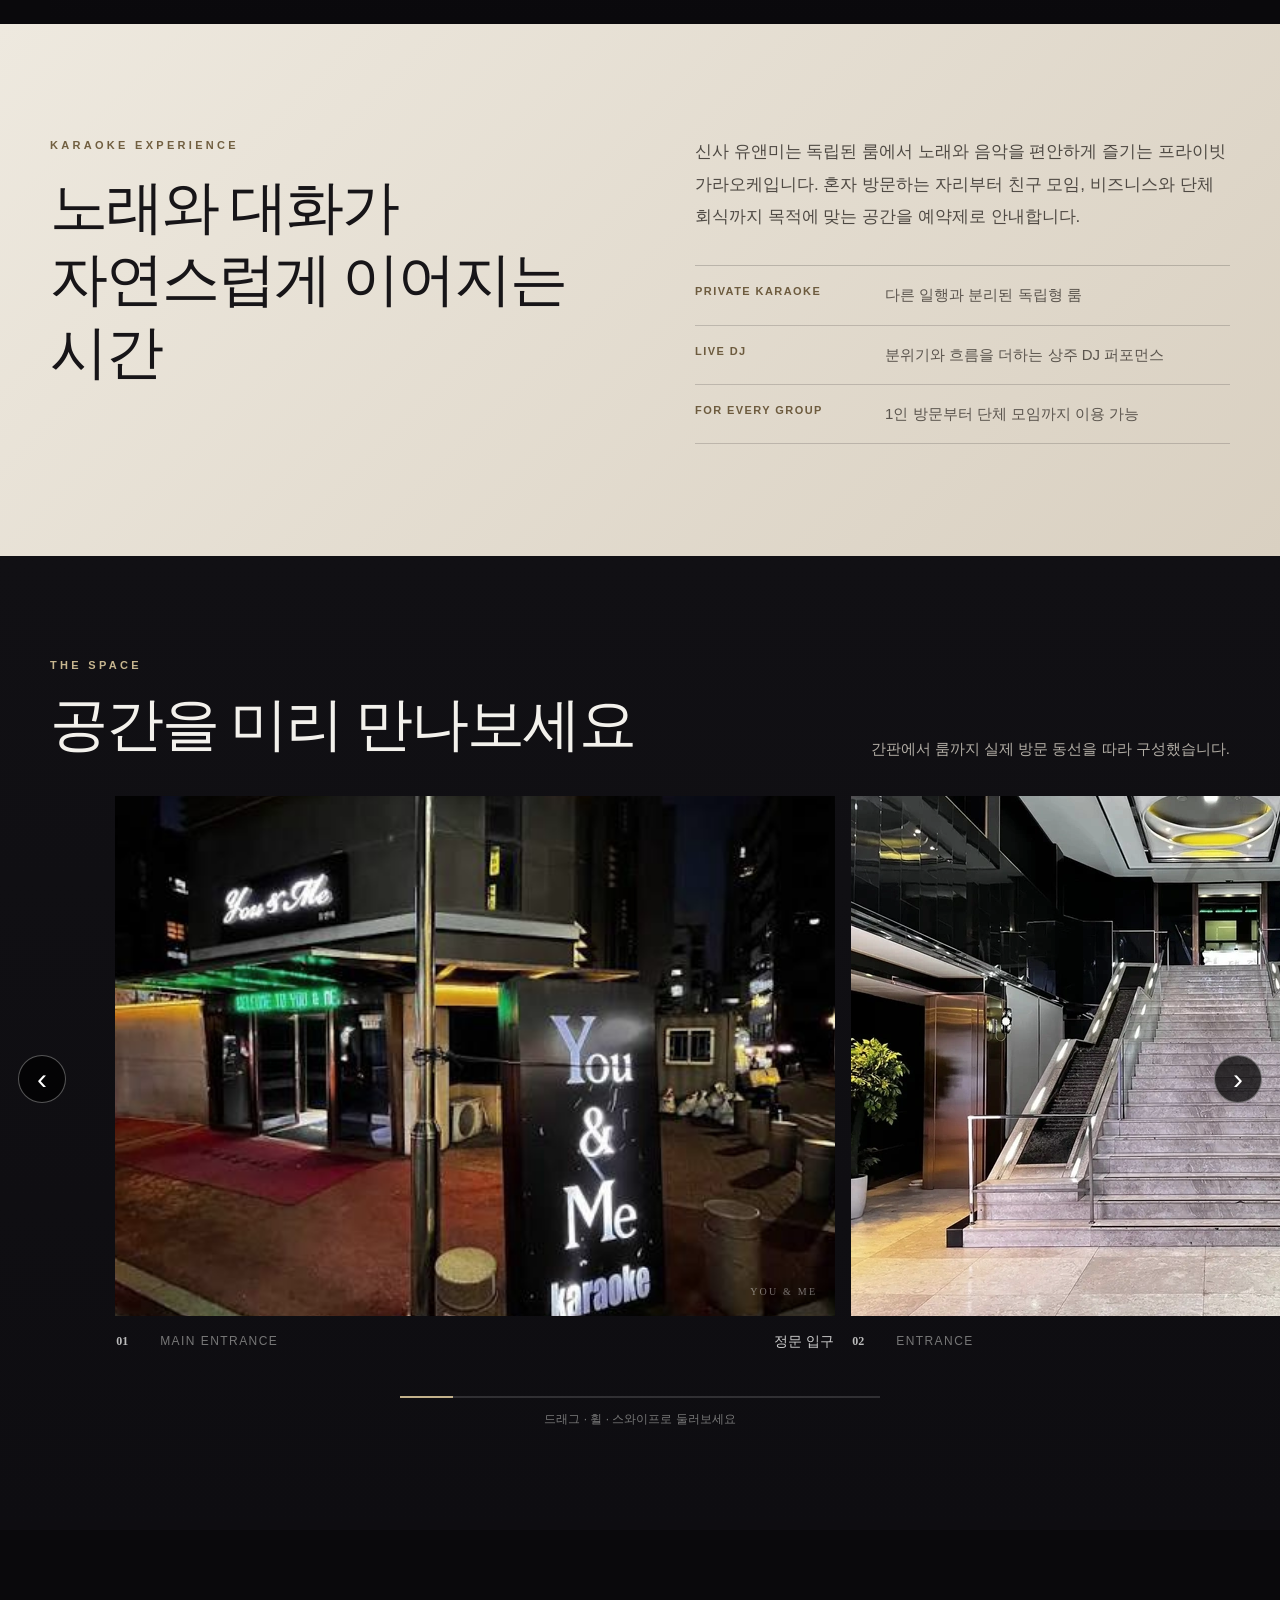
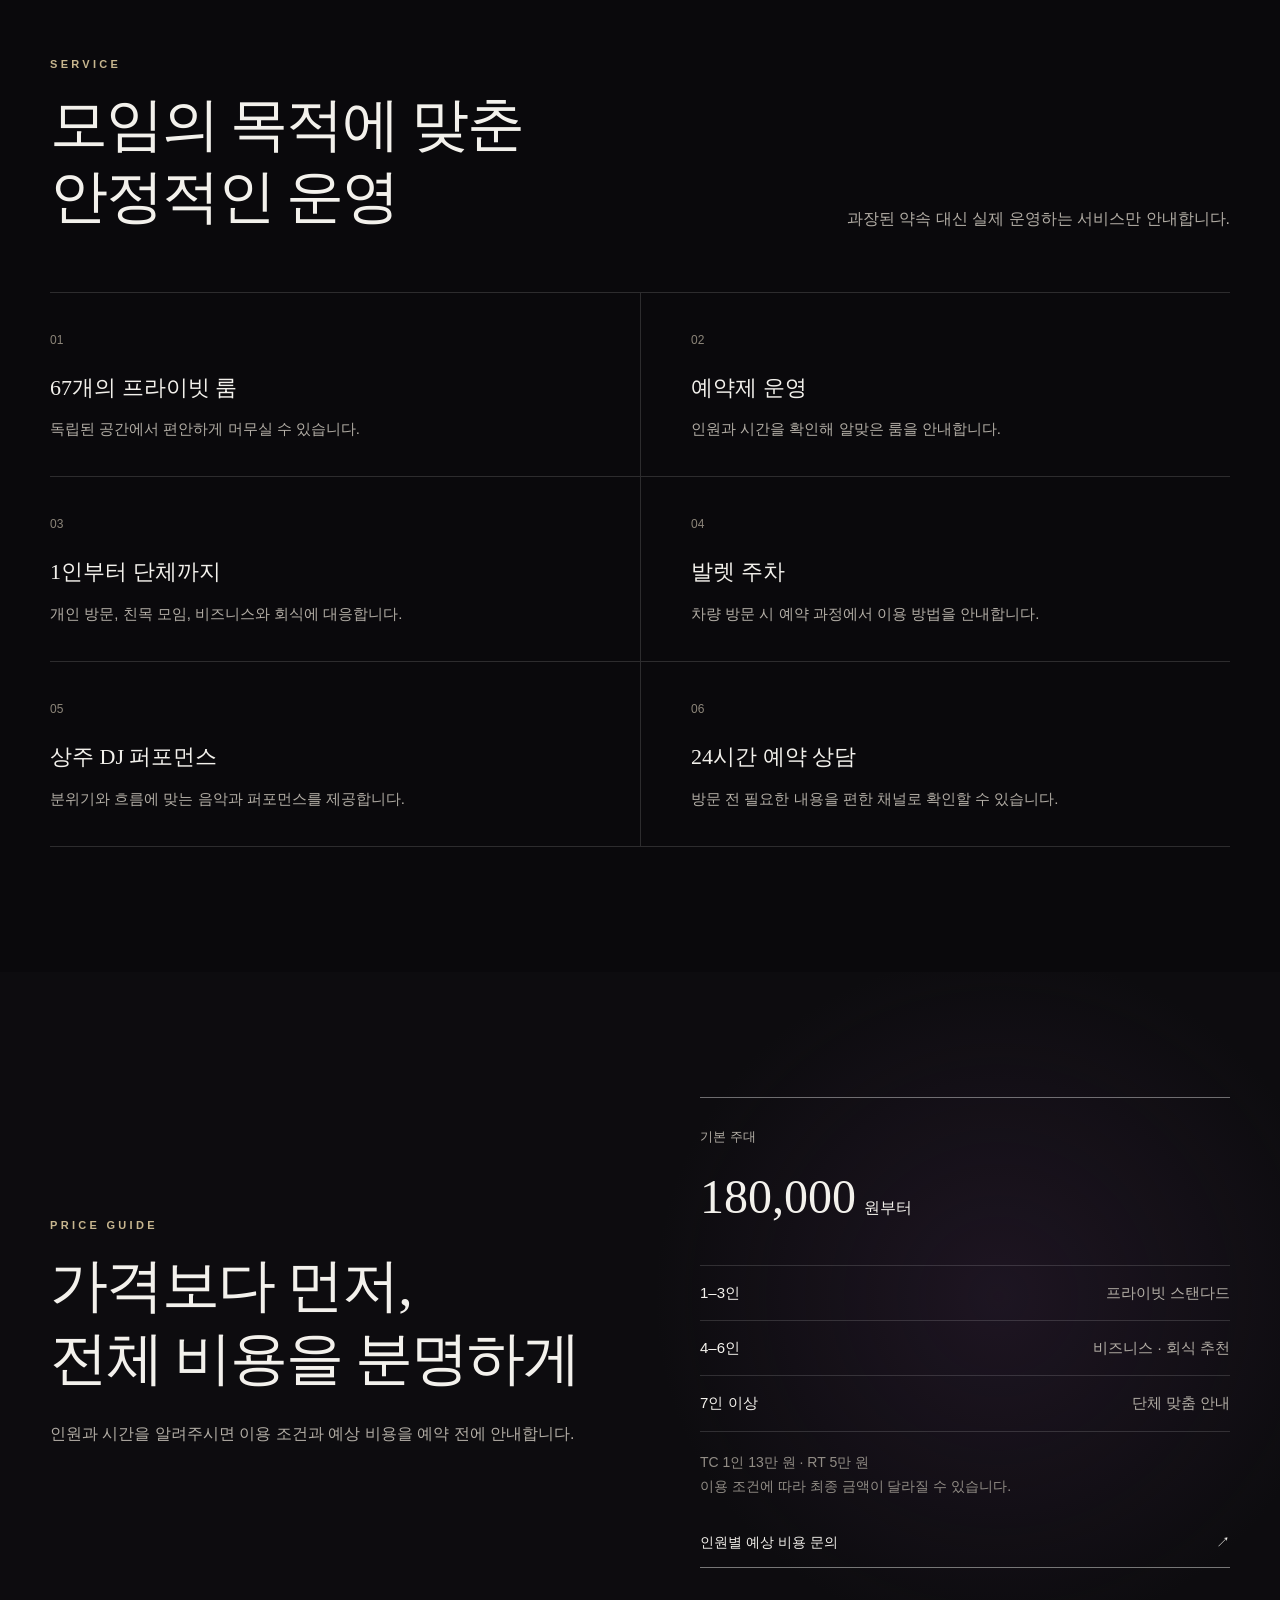
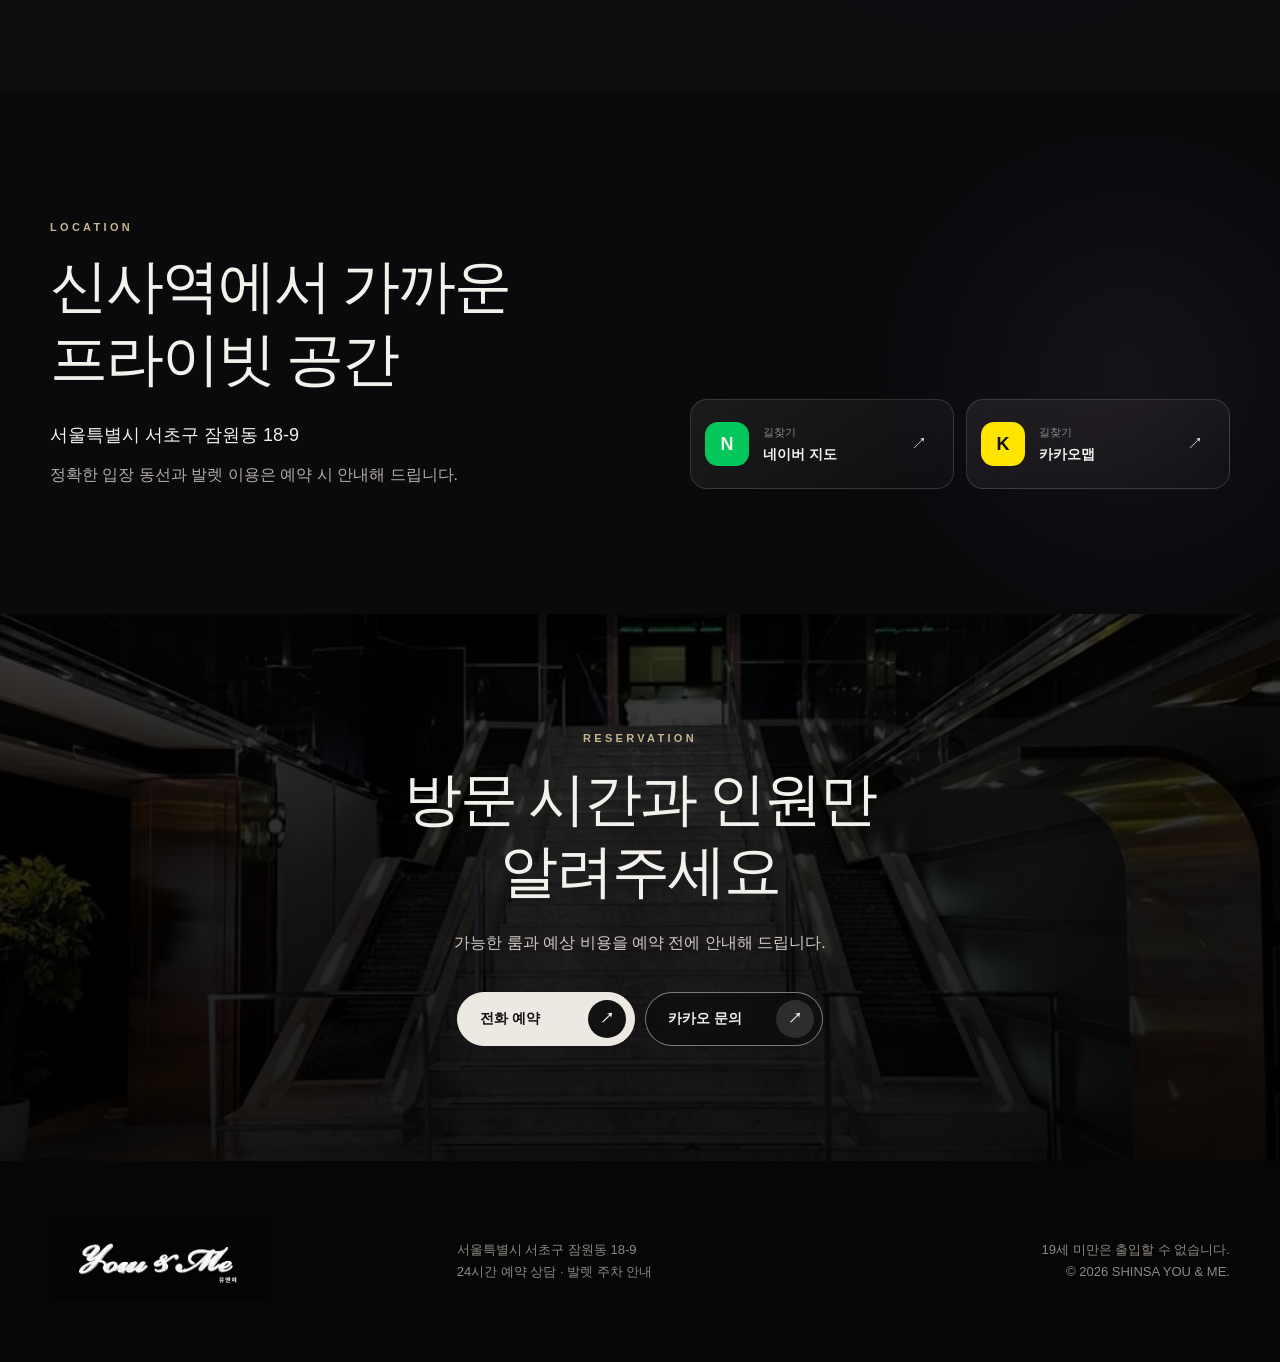
==== commit 5fbae28c: "Add files via upload" ====
--- a/index.html
+++ b/index.html
@@ -1,4 +1,4 @@
-<!doctype html><html lang="ko"><head><meta charset="utf-8"><meta name="viewport" content="width=device-width,initial-scale=1,viewport-fit=cover"><title>신사 유앤미 가라오케 | 프라이빗 룸 예약</title><meta name="description" content="신사 유앤미 공식 안내. 67개의 프라이빗 룸, 발렛 주차, 상주 DJ 퍼포먼스와 24시간 예약 상담."><meta name="theme-color" content="#09090b"><meta property="og:title" content="신사 유앤미 가라오케"><meta property="og:description" content="1인부터 단체 회식까지, 예약제로 운영되는 67개의 프라이빗 룸."><meta property="og:image" content="assets/signboard.jfif"><link rel="preload" as="image" href="assets/brand-signboard.png"><link rel="stylesheet" href="premium.css"><script src="script.js" defer></script></head><body>
+<!doctype html><html lang="ko"><head><meta charset="utf-8"><meta name="viewport" content="width=device-width,initial-scale=1,viewport-fit=cover"><title>신사 유앤미 가라오케 | 프라이빗 룸 예약</title><meta name="description" content="신사역 유앤미 가라오케 공식 안내. 67개의 프라이빗 룸, 발렛 주차, 상주 DJ 퍼포먼스와 24시간 예약 상담."><meta name="theme-color" content="#09090b"><meta name="robots" content="index,follow,max-image-preview:large"><link rel="canonical" href="https://xn--hg3b95obmb.com/"><meta property="og:type" content="website"><meta property="og:locale" content="ko_KR"><meta property="og:url" content="https://xn--hg3b95obmb.com/"><meta property="og:site_name" content="신사 유앤미"><meta property="og:title" content="신사 유앤미 가라오케 | 프라이빗 룸 예약"><meta property="og:description" content="1인부터 단체 회식까지, 예약제로 운영되는 67개의 프라이빗 룸."><meta property="og:image" content="https://xn--hg3b95obmb.com/assets/entrance.webp"><meta name="twitter:card" content="summary_large_image"><meta name="twitter:title" content="신사 유앤미 가라오케"><meta name="twitter:description" content="67개의 프라이빗 룸, 발렛 주차, 상주 DJ 퍼포먼스와 24시간 예약 상담."><meta name="twitter:image" content="https://xn--hg3b95obmb.com/assets/entrance.webp"><link rel="icon" href="assets/brand-signboard.png" type="image/png"><link rel="apple-touch-icon" href="assets/brand-signboard.png"><link rel="manifest" href="site.webmanifest"><link rel="preload" as="image" href="assets/brand-signboard.png"><link rel="stylesheet" href="premium.css"><script src="script.js" defer></script></head><body>
 <a class="skip-link" href="#main">본문 바로가기</a><header class="header"><a class="logo" href="#top" aria-label="유앤미 처음으로"><img src="assets/brand-signboard.png" alt="You &amp; Me 유앤미"></a><nav><a href="#gallery">공간</a><a href="#service">서비스</a><a href="#price">가격</a><a href="#location">위치</a></nav><a class="header-call js-phone" href="#contact"><span>☎</span> 전화 문의</a></header>
 <main id="main"><section class="hero" id="top"><div class="hero-copy"><p class="overline">SHINSA · PRIVATE KARAOKE</p><h1>유앤미</h1><p class="hero-desc">프라이빗한 공간에서<br>편안한 시간을 준비합니다.</p><div class="primary-actions"><a class="pill light js-phone" href="#contact"><span>예약 문의</span><i>↗</i></a><a class="pill dark" href="https://open.kakao.com/o/sMEzm3Ci" target="_blank" rel="noopener"><span>카카오 문의</span><i>↗</i></a></div><div class="channels"><a class="js-phone" href="#contact"><b class="phone-round">☎</b><span>전화</span></a><a href="https://open.kakao.com/o/sMEzm3Ci" target="_blank" rel="noopener"><b class="kakao-round"><i class="bubble"></i></b><span>카카오톡</span></a><a href="https://t.me/UNME2027" target="_blank" rel="noopener"><b class="telegram-round">➤</b><span>텔레그램</span></a></div></div></section>
 <section class="intro wrap"><p class="overline">PRIVATE HOSPITALITY</p><h2>보이지 않는 곳까지<br>차분하게 준비합니다</h2><p class="lead">예약부터 방문까지 부담 없이 이용할 수 있도록 프라이버시와 안정적인 응대를 우선합니다.</p><div class="facts"><div><strong>67</strong><span>프라이빗 룸</span></div><div><strong>1—GROUP</strong><span>1인부터 단체까지</span></div><div><strong>24H</strong><span>예약 상담</span></div></div></section>
--- a/premium.css
+++ b/premium.css
@@ -11,5 +11,7 @@
 @media(max-width:430px){.header-call span{display:none}.logo{width:185px}.hero h1{font-size:56px}.hero-copy{bottom:38px}.primary-actions{gap:7px}.pill{padding-left:16px}.channels{gap:7px}.gallery-card{flex-basis:78vw}.photo{height:330px}.map-buttons{grid-template-columns:1fr}.price-info dl div{font-size:14px}}
 @media(prefers-reduced-motion:reduce){html{scroll-behavior:auto}*{transition:none!important}}
 .gallery-card:first-child .photo img{object-position:22% center;transform:scale(1.06)}
+.hero{background:linear-gradient(90deg,rgba(0,0,0,.78),rgba(0,0,0,.34) 50%,rgba(0,0,0,.08)),linear-gradient(0deg,#09090b 0%,transparent 34%),url("assets/entrance.webp") center 46%/cover no-repeat}
 body{background:radial-gradient(circle at 88% 14%,rgba(67,42,76,.28),transparent 30%),radial-gradient(circle at 5% 62%,rgba(119,88,45,.1),transparent 26%),#0a090c;background-attachment:fixed}.intro{position:relative;background:linear-gradient(180deg,rgba(21,16,25,.72),rgba(10,9,12,.92))}.intro:before{content:"";position:absolute;top:0;left:50%;width:min(900px,85%);height:1px;transform:translateX(-50%);background:linear-gradient(90deg,transparent,rgba(180,154,103,.55),transparent)}.karaoke-story{padding:112px 0;background:linear-gradient(135deg,#eee9df,#d9d0c1);color:#171518}.karaoke-story .overline{color:#715f40}.karaoke-grid{display:grid;grid-template-columns:1fr 1fr;gap:110px}.karaoke-grid h2{margin-top:16px}.karaoke-copy>p{font-size:17px;line-height:1.9;color:#4f4a44}.karaoke-copy ul{list-style:none;margin-top:32px;border-top:1px solid rgba(23,21,24,.2)}.karaoke-copy li{padding:16px 0;display:grid;grid-template-columns:170px 1fr;gap:20px;border-bottom:1px solid rgba(23,21,24,.18)}.karaoke-copy b{font-size:11px;letter-spacing:.13em;color:#6d5b3e}.karaoke-copy span{font-size:15px;color:#5b554e}.gallery{background:linear-gradient(180deg,#111014,#0e0d11)}.price{background:radial-gradient(circle at 78% 45%,rgba(56,35,64,.38),transparent 32%),#0d0c0f}.location{position:relative}.location:after{content:"";position:absolute;z-index:-1;right:-12vw;top:5%;width:40vw;height:40vw;border-radius:50%;background:radial-gradient(circle,rgba(100,75,113,.13),transparent 68%)}
 @media(max-width:800px){.karaoke-story{padding:82px 0}.karaoke-grid{grid-template-columns:1fr;gap:30px}.karaoke-copy>p{font-size:16px}.karaoke-copy li{grid-template-columns:1fr;gap:3px}.karaoke-copy span{font-size:15px}}
+@media(max-width:800px){.hero{background:linear-gradient(0deg,#09090b 0%,rgba(0,0,0,.52) 58%,rgba(0,0,0,.08)),url("assets/entrance.webp") center 38%/cover no-repeat}}
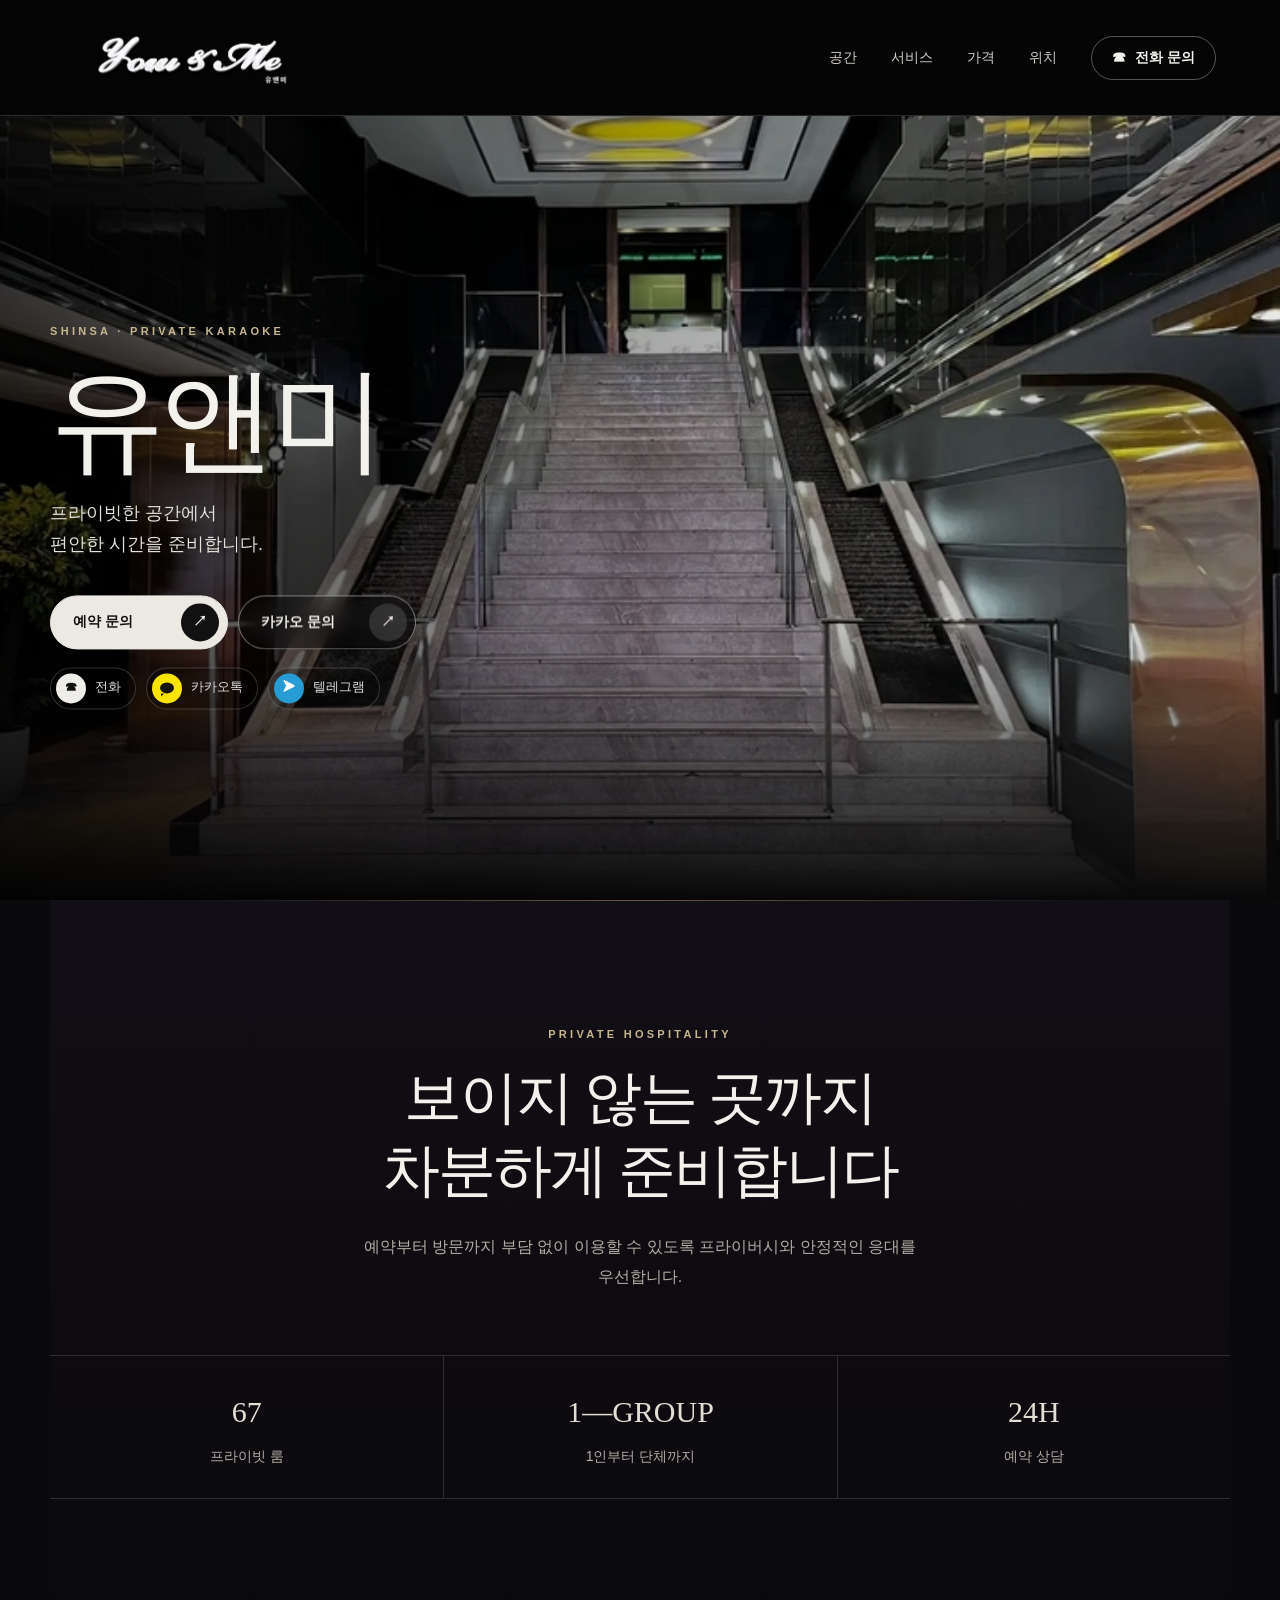
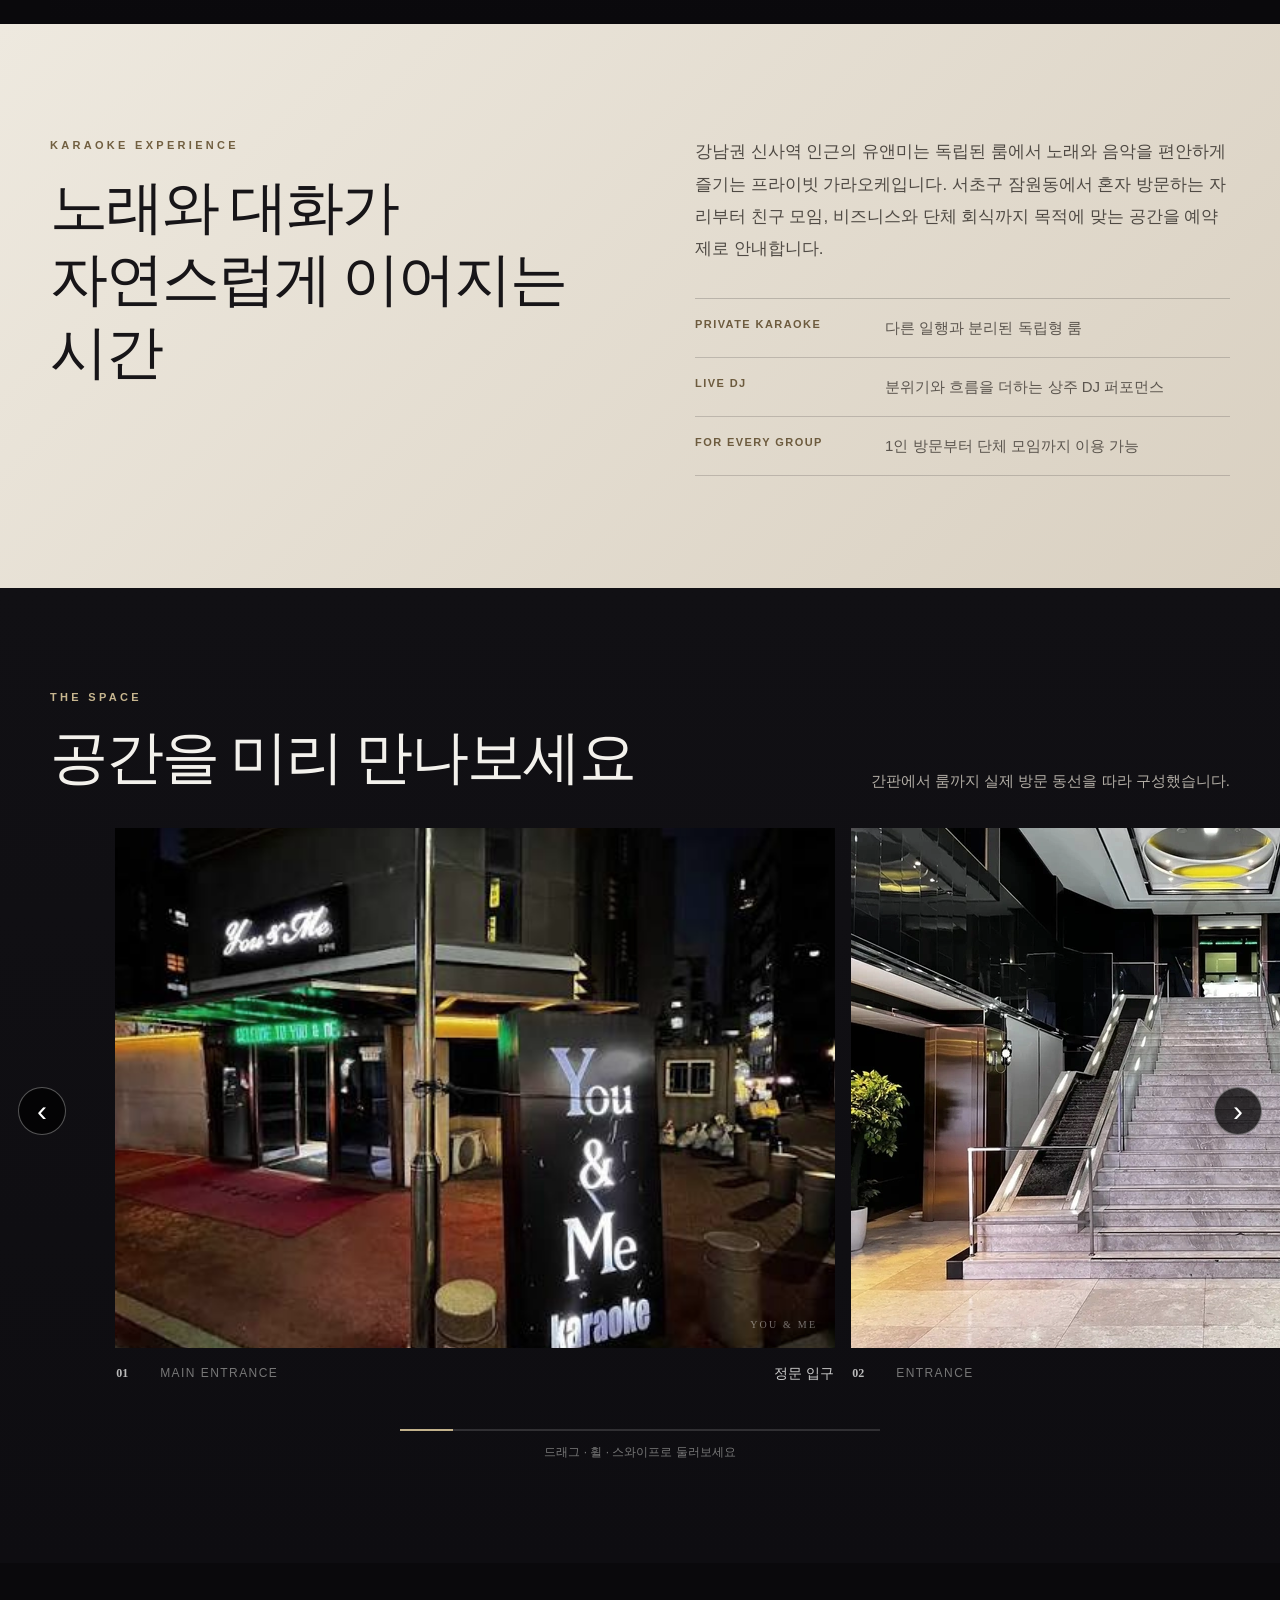
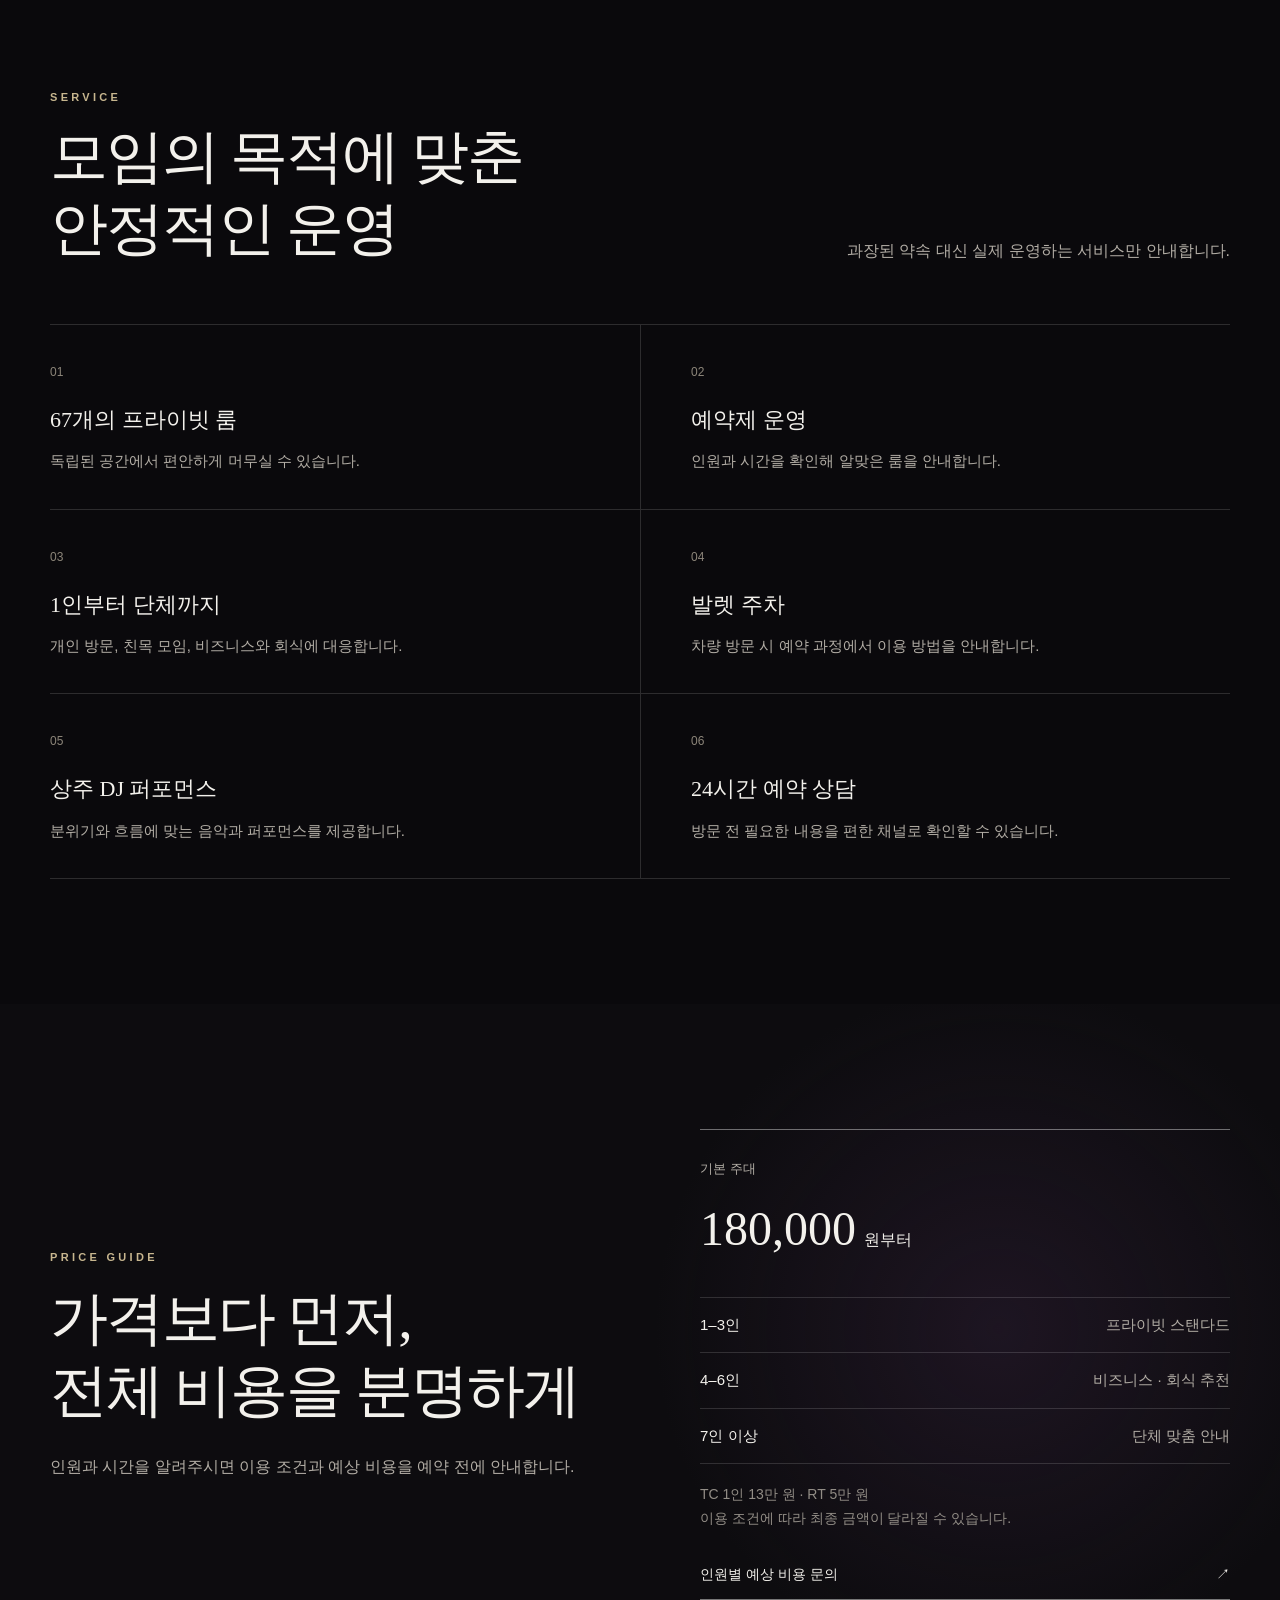
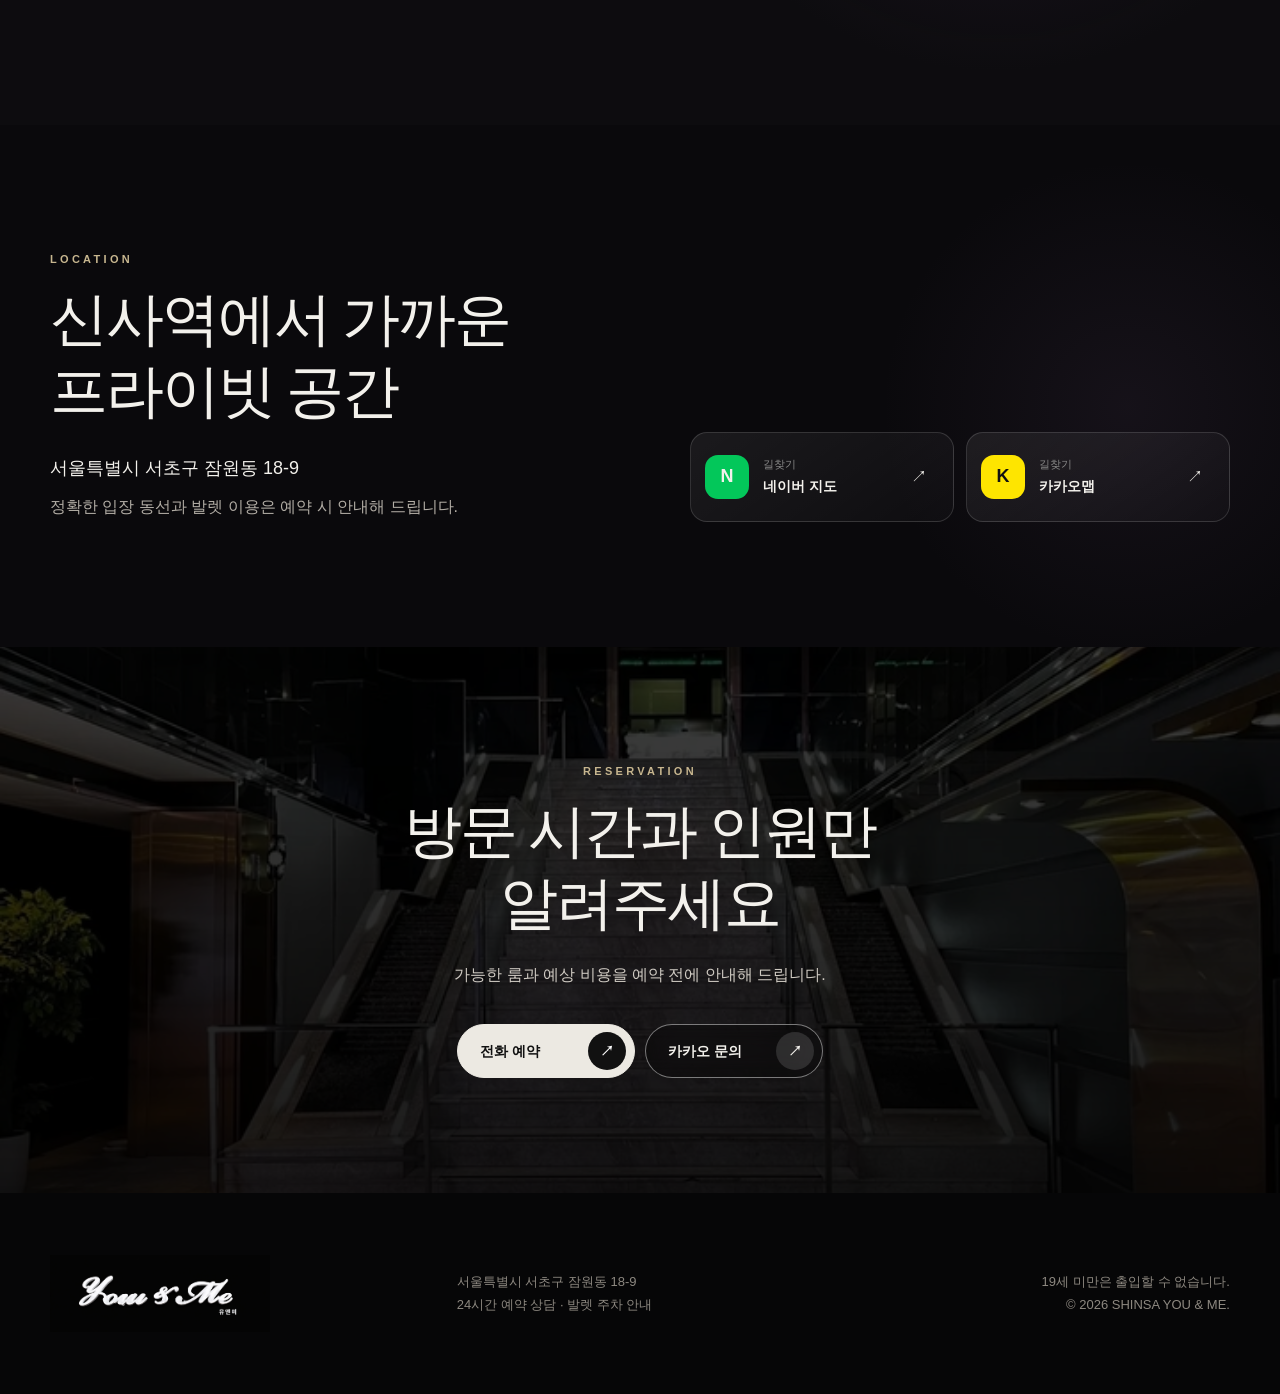
==== commit 924d7061: "Add files via upload" ====
--- a/index.html
+++ b/index.html
@@ -1,4 +1,4 @@
-<!doctype html><html lang="ko"><head><meta charset="utf-8"><meta name="viewport" content="width=device-width,initial-scale=1,viewport-fit=cover"><title>신사 유앤미 가라오케 | 프라이빗 룸 예약</title><meta name="description" content="신사역 유앤미 가라오케 공식 안내. 67개의 프라이빗 룸, 발렛 주차, 상주 DJ 퍼포먼스와 24시간 예약 상담."><meta name="theme-color" content="#09090b"><meta name="robots" content="index,follow,max-image-preview:large"><link rel="canonical" href="https://xn--hg3b95obmb.com/"><meta property="og:type" content="website"><meta property="og:locale" content="ko_KR"><meta property="og:url" content="https://xn--hg3b95obmb.com/"><meta property="og:site_name" content="신사 유앤미"><meta property="og:title" content="신사 유앤미 가라오케 | 프라이빗 룸 예약"><meta property="og:description" content="1인부터 단체 회식까지, 예약제로 운영되는 67개의 프라이빗 룸."><meta property="og:image" content="https://xn--hg3b95obmb.com/assets/entrance.webp"><meta name="twitter:card" content="summary_large_image"><meta name="twitter:title" content="신사 유앤미 가라오케"><meta name="twitter:description" content="67개의 프라이빗 룸, 발렛 주차, 상주 DJ 퍼포먼스와 24시간 예약 상담."><meta name="twitter:image" content="https://xn--hg3b95obmb.com/assets/entrance.webp"><link rel="icon" href="assets/brand-signboard.png" type="image/png"><link rel="apple-touch-icon" href="assets/brand-signboard.png"><link rel="manifest" href="site.webmanifest"><link rel="preload" as="image" href="assets/brand-signboard.png"><link rel="stylesheet" href="premium.css"><script src="script.js" defer></script></head><body>
+<!doctype html><html lang="ko"><head><meta charset="utf-8"><meta name="viewport" content="width=device-width,initial-scale=1,viewport-fit=cover"><title>강남 신사역 유앤미 가라오케 | 프라이빗 룸 예약</title><meta name="description" content="강남권 신사역 인근 유앤미 가라오케 공식 안내. 서초구 잠원동에 위치한 67개의 프라이빗 룸으로 1인 방문부터 단체 회식까지 예약 가능합니다."><meta name="theme-color" content="#09090b"><meta name="robots" content="index,follow,max-image-preview:large"><link rel="canonical" href="https://xn--hg3b95obmb.com/"><meta property="og:type" content="website"><meta property="og:locale" content="ko_KR"><meta property="og:url" content="https://xn--hg3b95obmb.com/"><meta property="og:site_name" content="신사 유앤미"><meta property="og:title" content="강남 신사역 유앤미 가라오케 | 프라이빗 룸 예약"><meta property="og:description" content="강남권 신사역 인근, 1인 방문부터 단체 회식까지 예약 가능한 67개의 프라이빗 룸."><meta property="og:image" content="https://xn--hg3b95obmb.com/assets/entrance.webp"><meta name="twitter:card" content="summary_large_image"><meta name="twitter:title" content="강남 신사역 유앤미 가라오케"><meta name="twitter:description" content="서초구 잠원동에 위치한 67개의 프라이빗 룸. 1인 방문부터 단체 회식까지 예약 가능합니다."><meta name="twitter:image" content="https://xn--hg3b95obmb.com/assets/entrance.webp"><link rel="icon" href="assets/brand-signboard.png" type="image/png"><link rel="apple-touch-icon" href="assets/brand-signboard.png"><link rel="manifest" href="site.webmanifest"><link rel="preload" as="image" href="assets/brand-signboard.png"><link rel="stylesheet" href="premium.css"><script src="script.js" defer></script></head><body>
 <a class="skip-link" href="#main">본문 바로가기</a><header class="header"><a class="logo" href="#top" aria-label="유앤미 처음으로"><img src="assets/brand-signboard.png" alt="You &amp; Me 유앤미"></a><nav><a href="#gallery">공간</a><a href="#service">서비스</a><a href="#price">가격</a><a href="#location">위치</a></nav><a class="header-call js-phone" href="#contact"><span>☎</span> 전화 문의</a></header>
 <main id="main"><section class="hero" id="top"><div class="hero-copy"><p class="overline">SHINSA · PRIVATE KARAOKE</p><h1>유앤미</h1><p class="hero-desc">프라이빗한 공간에서<br>편안한 시간을 준비합니다.</p><div class="primary-actions"><a class="pill light js-phone" href="#contact"><span>예약 문의</span><i>↗</i></a><a class="pill dark" href="https://open.kakao.com/o/sMEzm3Ci" target="_blank" rel="noopener"><span>카카오 문의</span><i>↗</i></a></div><div class="channels"><a class="js-phone" href="#contact"><b class="phone-round">☎</b><span>전화</span></a><a href="https://open.kakao.com/o/sMEzm3Ci" target="_blank" rel="noopener"><b class="kakao-round"><i class="bubble"></i></b><span>카카오톡</span></a><a href="https://t.me/UNME2027" target="_blank" rel="noopener"><b class="telegram-round">➤</b><span>텔레그램</span></a></div></div></section>
 <section class="intro wrap"><p class="overline">PRIVATE HOSPITALITY</p><h2>보이지 않는 곳까지<br>차분하게 준비합니다</h2><p class="lead">예약부터 방문까지 부담 없이 이용할 수 있도록 프라이버시와 안정적인 응대를 우선합니다.</p><div class="facts"><div><strong>67</strong><span>프라이빗 룸</span></div><div><strong>1—GROUP</strong><span>1인부터 단체까지</span></div><div><strong>24H</strong><span>예약 상담</span></div></div></section>
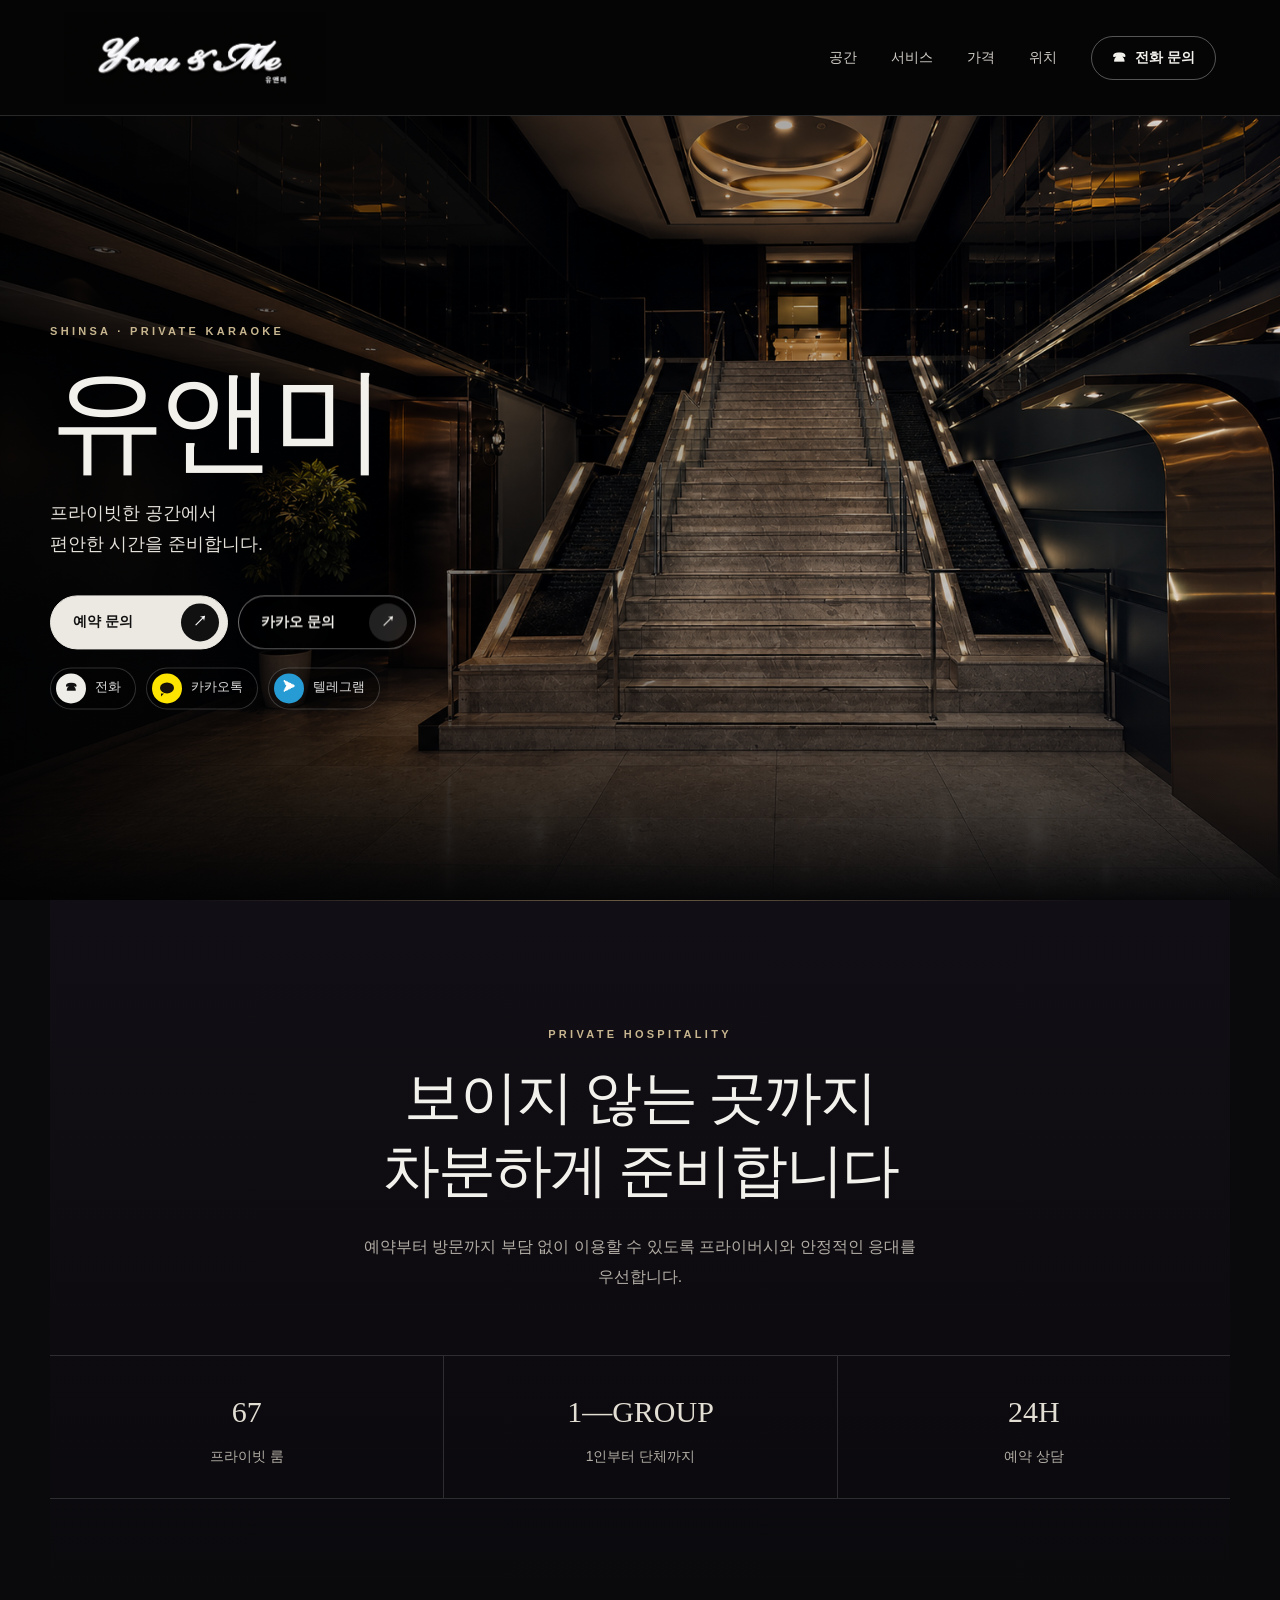
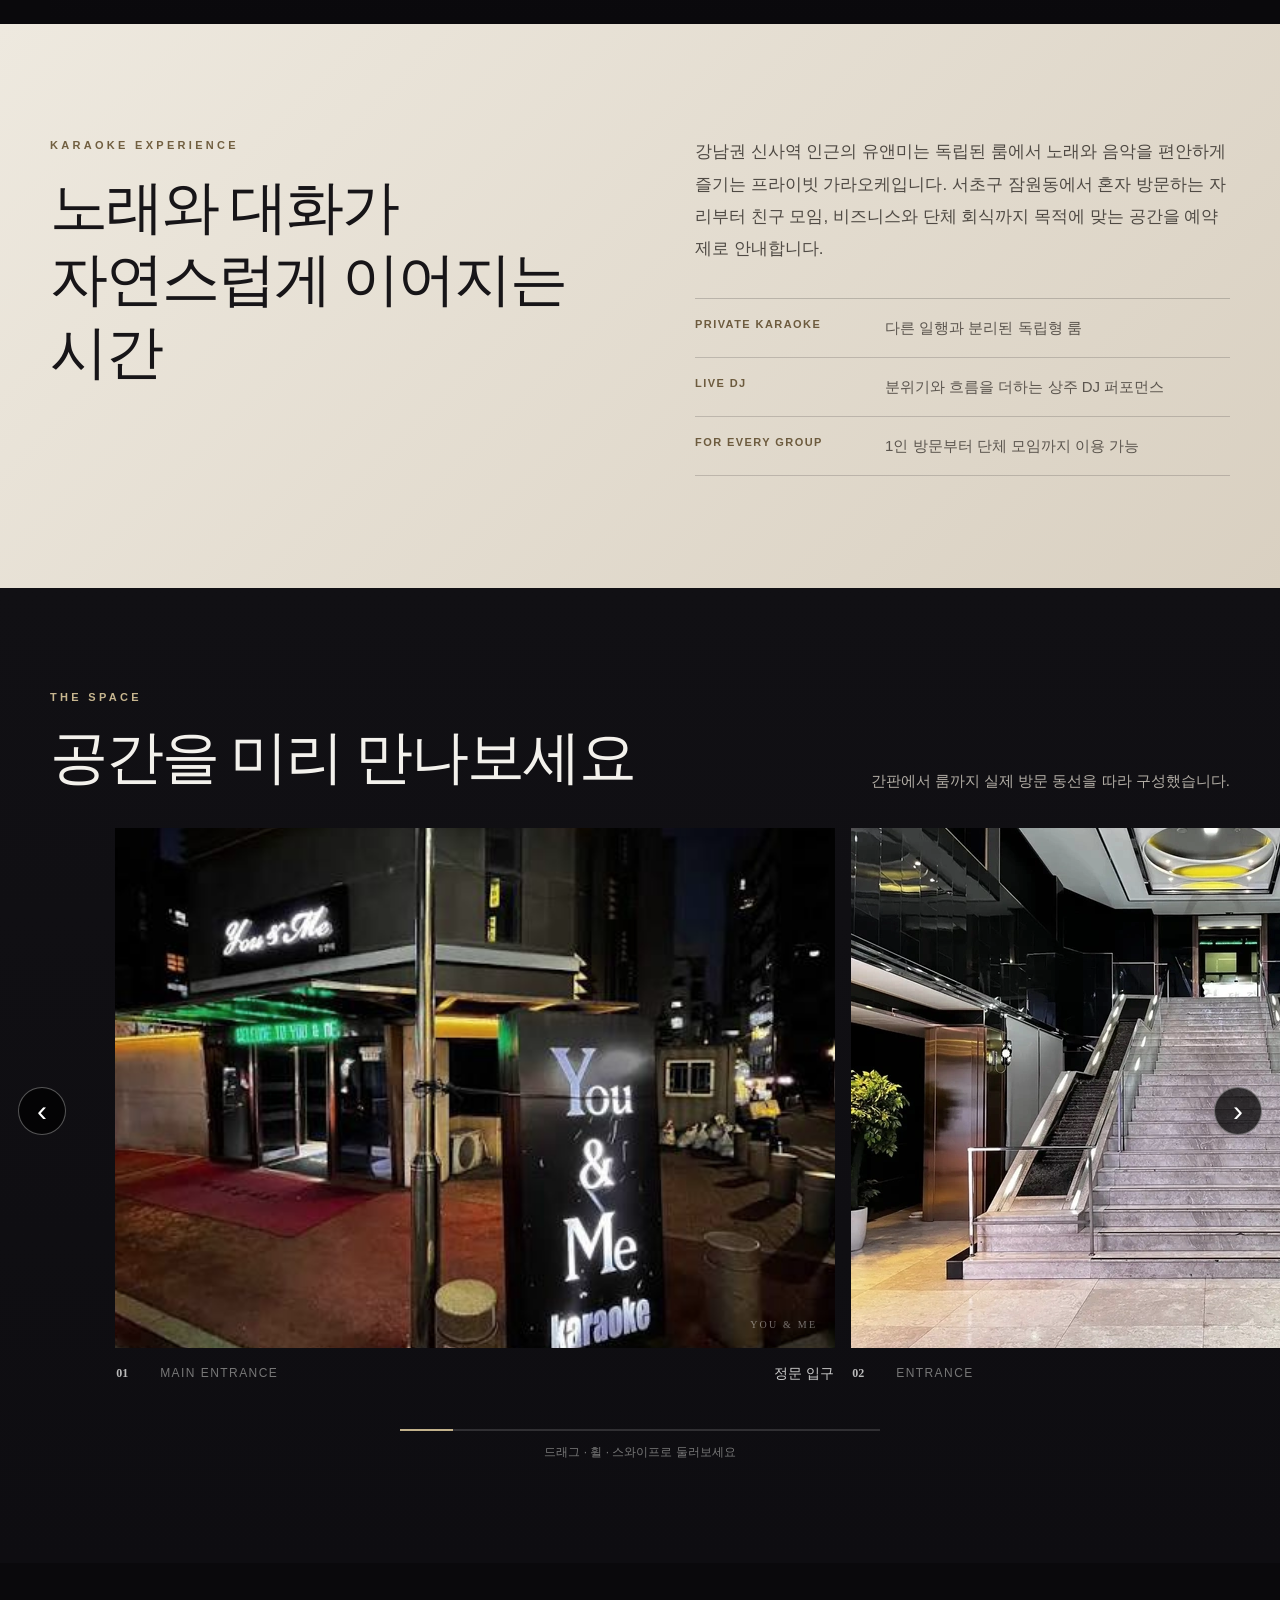
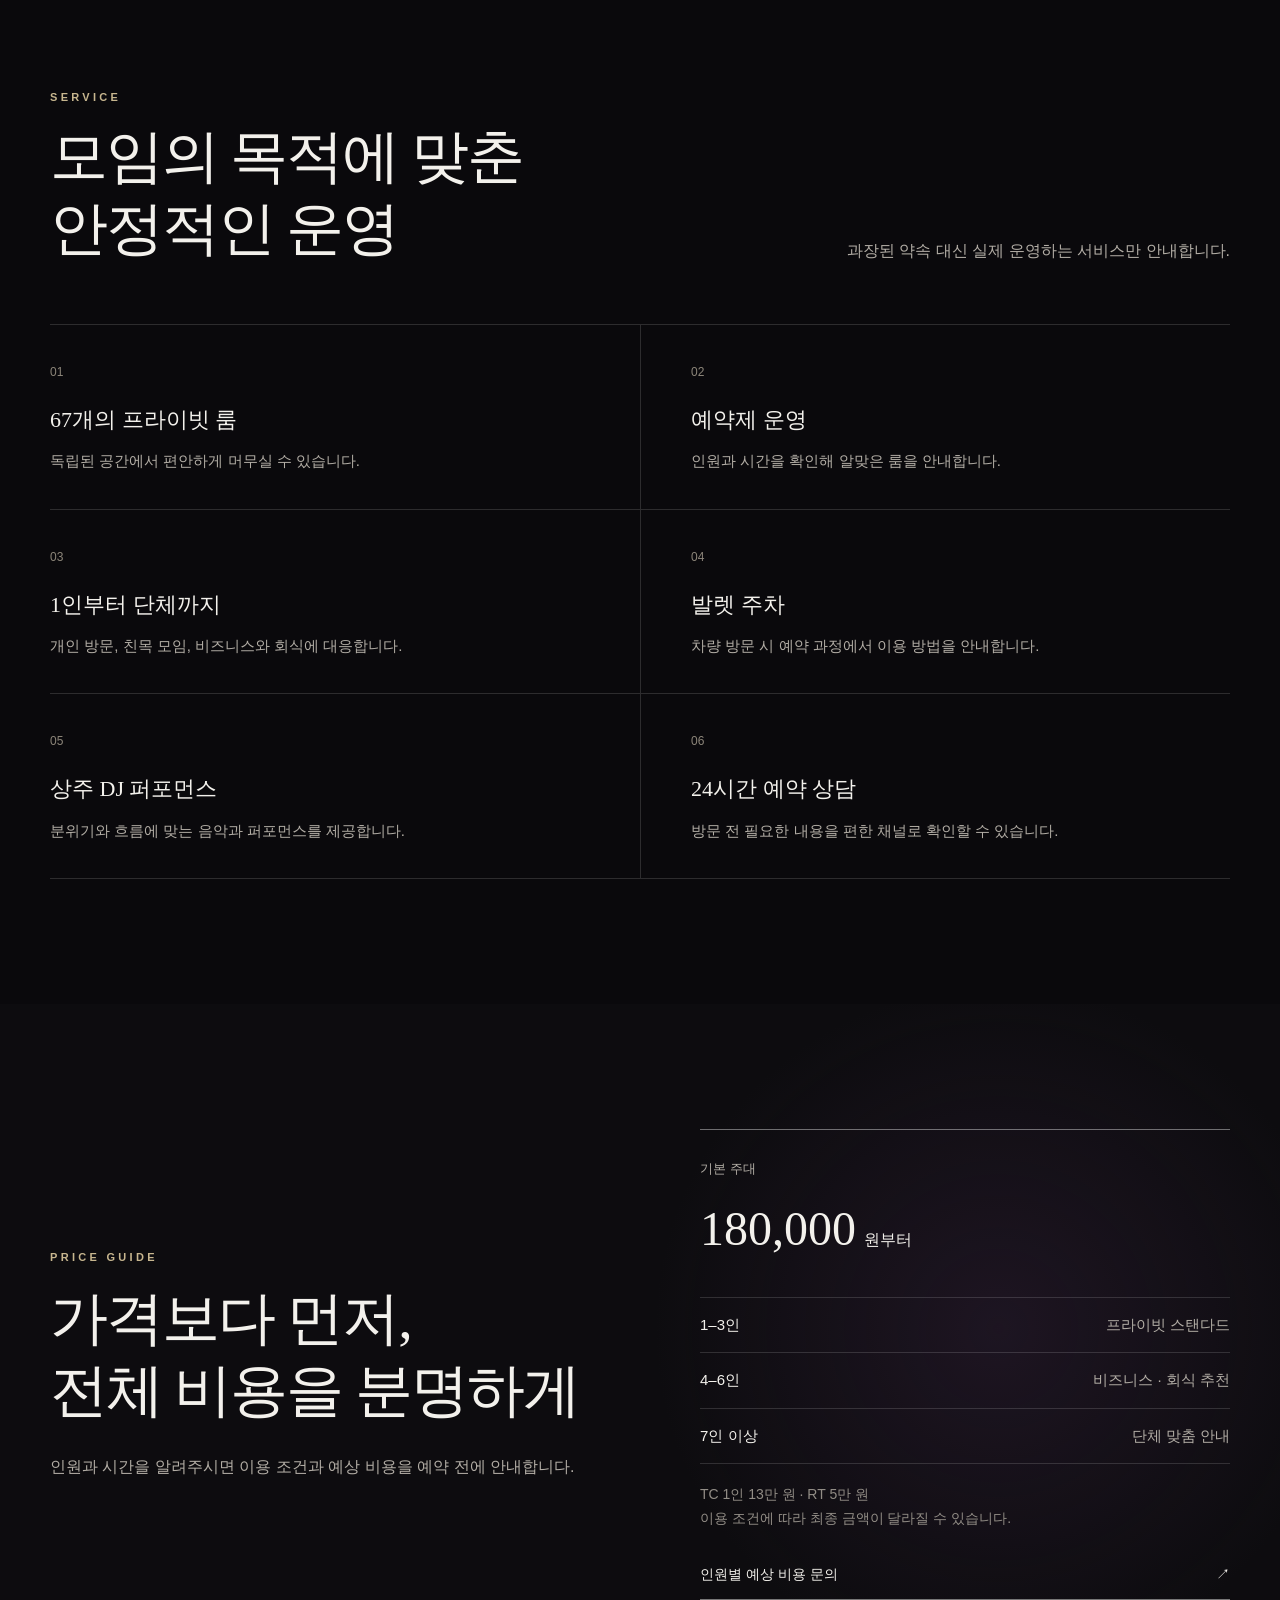
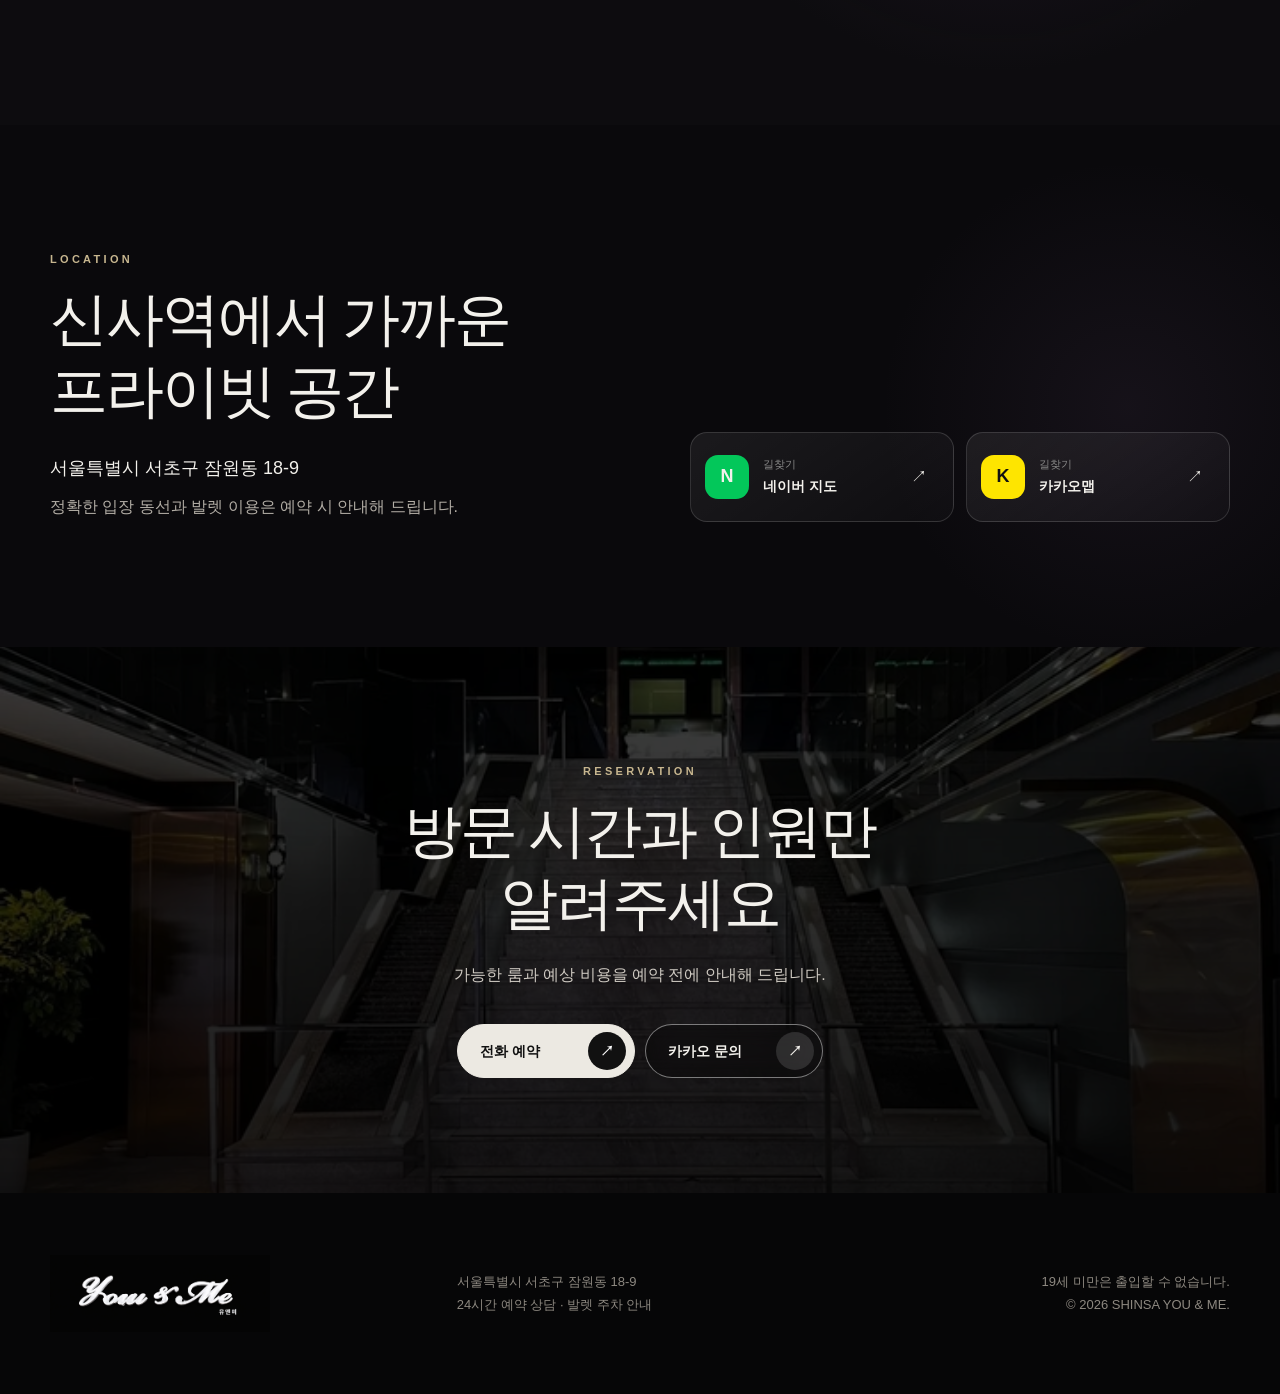
==== commit 32eff6fb: "Add files via upload" ====
--- a/index.html
+++ b/index.html
@@ -1,4 +1,4 @@
-<!doctype html><html lang="ko"><head><meta charset="utf-8"><meta name="viewport" content="width=device-width,initial-scale=1,viewport-fit=cover"><title>강남 신사역 유앤미 가라오케 | 프라이빗 룸 예약</title><meta name="description" content="강남권 신사역 인근 유앤미 가라오케 공식 안내. 서초구 잠원동에 위치한 67개의 프라이빗 룸으로 1인 방문부터 단체 회식까지 예약 가능합니다."><meta name="theme-color" content="#09090b"><meta name="robots" content="index,follow,max-image-preview:large"><link rel="canonical" href="https://xn--hg3b95obmb.com/"><meta property="og:type" content="website"><meta property="og:locale" content="ko_KR"><meta property="og:url" content="https://xn--hg3b95obmb.com/"><meta property="og:site_name" content="신사 유앤미"><meta property="og:title" content="강남 신사역 유앤미 가라오케 | 프라이빗 룸 예약"><meta property="og:description" content="강남권 신사역 인근, 1인 방문부터 단체 회식까지 예약 가능한 67개의 프라이빗 룸."><meta property="og:image" content="https://xn--hg3b95obmb.com/assets/entrance.webp"><meta name="twitter:card" content="summary_large_image"><meta name="twitter:title" content="강남 신사역 유앤미 가라오케"><meta name="twitter:description" content="서초구 잠원동에 위치한 67개의 프라이빗 룸. 1인 방문부터 단체 회식까지 예약 가능합니다."><meta name="twitter:image" content="https://xn--hg3b95obmb.com/assets/entrance.webp"><link rel="icon" href="assets/brand-signboard.png" type="image/png"><link rel="apple-touch-icon" href="assets/brand-signboard.png"><link rel="manifest" href="site.webmanifest"><link rel="preload" as="image" href="assets/brand-signboard.png"><link rel="stylesheet" href="premium.css"><script src="script.js" defer></script></head><body>
+<!doctype html><html lang="ko"><head><meta charset="utf-8"><meta name="viewport" content="width=device-width,initial-scale=1,viewport-fit=cover"><title>강남 신사역 유앤미 가라오케 | 프라이빗 룸 예약</title><meta name="description" content="강남권 신사역 인근 유앤미 가라오케 공식 안내. 서초구 잠원동에 위치한 67개의 프라이빗 룸으로 1인 방문부터 단체 회식까지 예약 가능합니다."><meta name="theme-color" content="#09090b"><meta name="robots" content="index,follow,max-image-preview:large"><link rel="canonical" href="https://xn--hg3b95obmb.com/"><meta property="og:type" content="website"><meta property="og:locale" content="ko_KR"><meta property="og:url" content="https://xn--hg3b95obmb.com/"><meta property="og:site_name" content="신사 유앤미"><meta property="og:title" content="강남 신사역 유앤미 가라오케 | 프라이빗 룸 예약"><meta property="og:description" content="강남권 신사역 인근, 1인 방문부터 단체 회식까지 예약 가능한 67개의 프라이빗 룸."><meta property="og:image" content="https://xn--hg3b95obmb.com/assets/og-preview.png"><meta property="og:image:width" content="1744"><meta property="og:image:height" content="910"><meta name="twitter:card" content="summary_large_image"><meta name="twitter:title" content="강남 신사역 유앤미 가라오케"><meta name="twitter:description" content="서초구 잠원동에 위치한 67개의 프라이빗 룸. 1인 방문부터 단체 회식까지 예약 가능합니다."><meta name="twitter:image" content="https://xn--hg3b95obmb.com/assets/og-preview.png"><link rel="icon" href="assets/brand-signboard.png" type="image/png"><link rel="apple-touch-icon" href="assets/brand-signboard.png"><link rel="manifest" href="site.webmanifest"><link rel="preload" as="image" href="assets/brand-signboard.png"><link rel="stylesheet" href="premium.css"><script src="script.js" defer></script></head><body>
 <a class="skip-link" href="#main">본문 바로가기</a><header class="header"><a class="logo" href="#top" aria-label="유앤미 처음으로"><img src="assets/brand-signboard.png" alt="You &amp; Me 유앤미"></a><nav><a href="#gallery">공간</a><a href="#service">서비스</a><a href="#price">가격</a><a href="#location">위치</a></nav><a class="header-call js-phone" href="#contact"><span>☎</span> 전화 문의</a></header>
 <main id="main"><section class="hero" id="top"><div class="hero-copy"><p class="overline">SHINSA · PRIVATE KARAOKE</p><h1>유앤미</h1><p class="hero-desc">프라이빗한 공간에서<br>편안한 시간을 준비합니다.</p><div class="primary-actions"><a class="pill light js-phone" href="#contact"><span>예약 문의</span><i>↗</i></a><a class="pill dark" href="https://open.kakao.com/o/sMEzm3Ci" target="_blank" rel="noopener"><span>카카오 문의</span><i>↗</i></a></div><div class="channels"><a class="js-phone" href="#contact"><b class="phone-round">☎</b><span>전화</span></a><a href="https://open.kakao.com/o/sMEzm3Ci" target="_blank" rel="noopener"><b class="kakao-round"><i class="bubble"></i></b><span>카카오톡</span></a><a href="https://t.me/UNME2027" target="_blank" rel="noopener"><b class="telegram-round">➤</b><span>텔레그램</span></a></div></div></section>
 <section class="intro wrap"><p class="overline">PRIVATE HOSPITALITY</p><h2>보이지 않는 곳까지<br>차분하게 준비합니다</h2><p class="lead">예약부터 방문까지 부담 없이 이용할 수 있도록 프라이버시와 안정적인 응대를 우선합니다.</p><div class="facts"><div><strong>67</strong><span>프라이빗 룸</span></div><div><strong>1—GROUP</strong><span>1인부터 단체까지</span></div><div><strong>24H</strong><span>예약 상담</span></div></div></section>
--- a/premium.css
+++ b/premium.css
@@ -15,3 +15,5 @@
 body{background:radial-gradient(circle at 88% 14%,rgba(67,42,76,.28),transparent 30%),radial-gradient(circle at 5% 62%,rgba(119,88,45,.1),transparent 26%),#0a090c;background-attachment:fixed}.intro{position:relative;background:linear-gradient(180deg,rgba(21,16,25,.72),rgba(10,9,12,.92))}.intro:before{content:"";position:absolute;top:0;left:50%;width:min(900px,85%);height:1px;transform:translateX(-50%);background:linear-gradient(90deg,transparent,rgba(180,154,103,.55),transparent)}.karaoke-story{padding:112px 0;background:linear-gradient(135deg,#eee9df,#d9d0c1);color:#171518}.karaoke-story .overline{color:#715f40}.karaoke-grid{display:grid;grid-template-columns:1fr 1fr;gap:110px}.karaoke-grid h2{margin-top:16px}.karaoke-copy>p{font-size:17px;line-height:1.9;color:#4f4a44}.karaoke-copy ul{list-style:none;margin-top:32px;border-top:1px solid rgba(23,21,24,.2)}.karaoke-copy li{padding:16px 0;display:grid;grid-template-columns:170px 1fr;gap:20px;border-bottom:1px solid rgba(23,21,24,.18)}.karaoke-copy b{font-size:11px;letter-spacing:.13em;color:#6d5b3e}.karaoke-copy span{font-size:15px;color:#5b554e}.gallery{background:linear-gradient(180deg,#111014,#0e0d11)}.price{background:radial-gradient(circle at 78% 45%,rgba(56,35,64,.38),transparent 32%),#0d0c0f}.location{position:relative}.location:after{content:"";position:absolute;z-index:-1;right:-12vw;top:5%;width:40vw;height:40vw;border-radius:50%;background:radial-gradient(circle,rgba(100,75,113,.13),transparent 68%)}
 @media(max-width:800px){.karaoke-story{padding:82px 0}.karaoke-grid{grid-template-columns:1fr;gap:30px}.karaoke-copy>p{font-size:16px}.karaoke-copy li{grid-template-columns:1fr;gap:3px}.karaoke-copy span{font-size:15px}}
 @media(max-width:800px){.hero{background:linear-gradient(0deg,#09090b 0%,rgba(0,0,0,.52) 58%,rgba(0,0,0,.08)),url("assets/entrance.webp") center 38%/cover no-repeat}}
+.hero{background:linear-gradient(90deg,rgba(0,0,0,.74),rgba(0,0,0,.28) 54%,rgba(0,0,0,.04)),linear-gradient(0deg,#09090b 0%,transparent 35%),url("assets/hero-desktop.png") center/cover no-repeat}
+@media(max-width:800px){.hero{background:linear-gradient(0deg,#09090b 0%,rgba(0,0,0,.42) 48%,rgba(0,0,0,.06)),url("assets/hero-mobile.png") center 42%/cover no-repeat}}
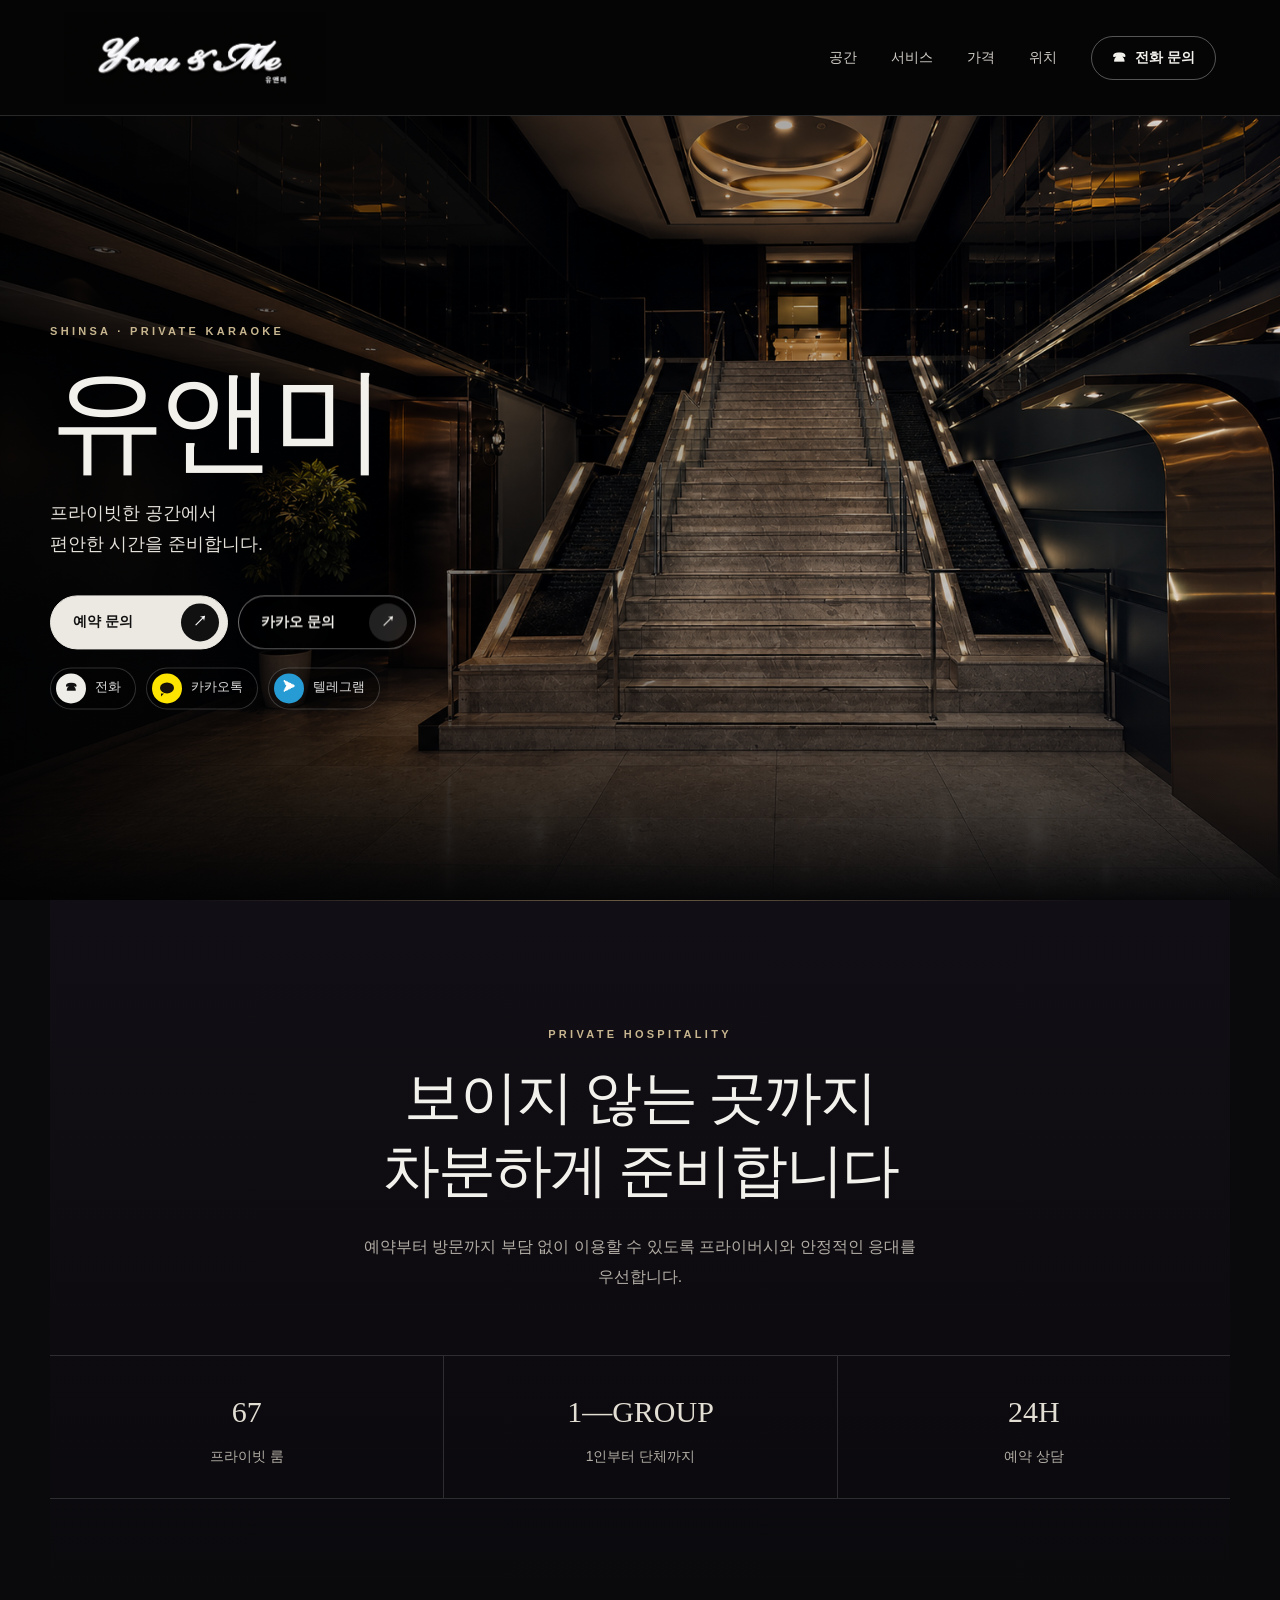
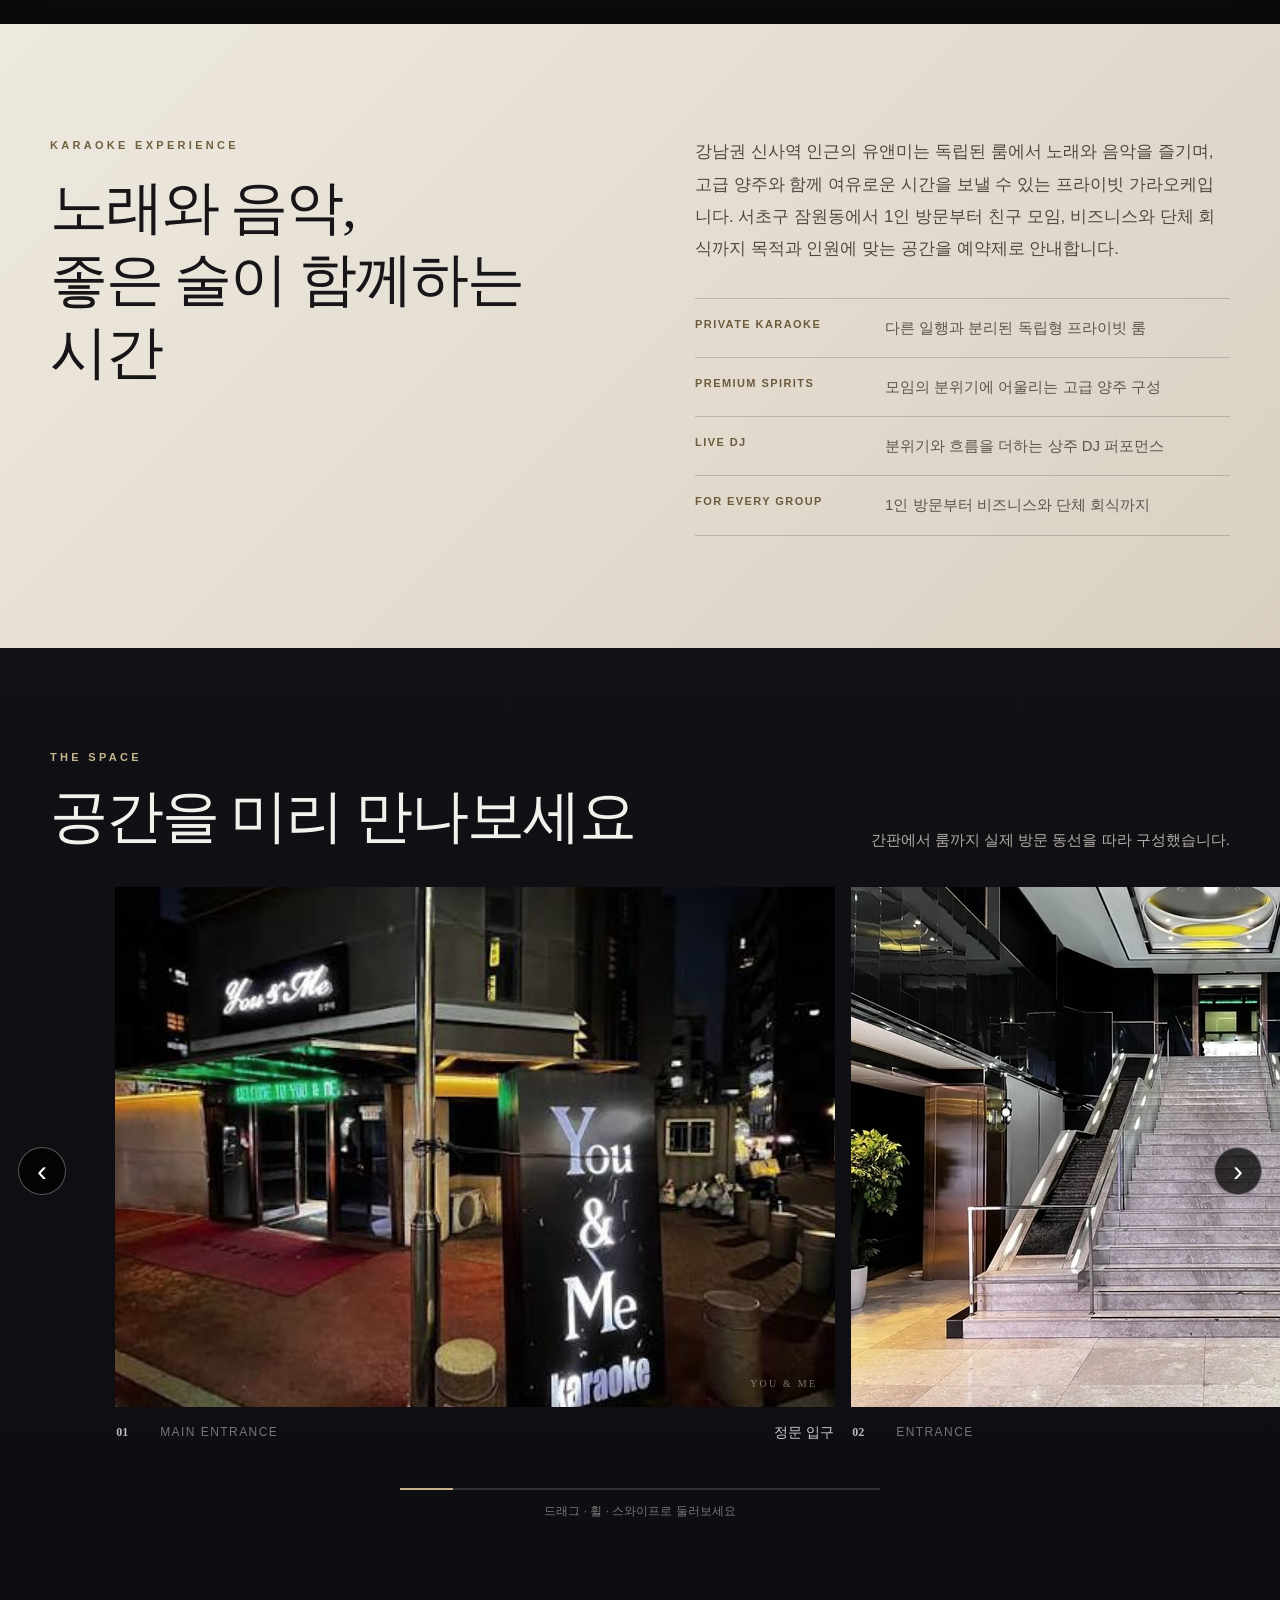
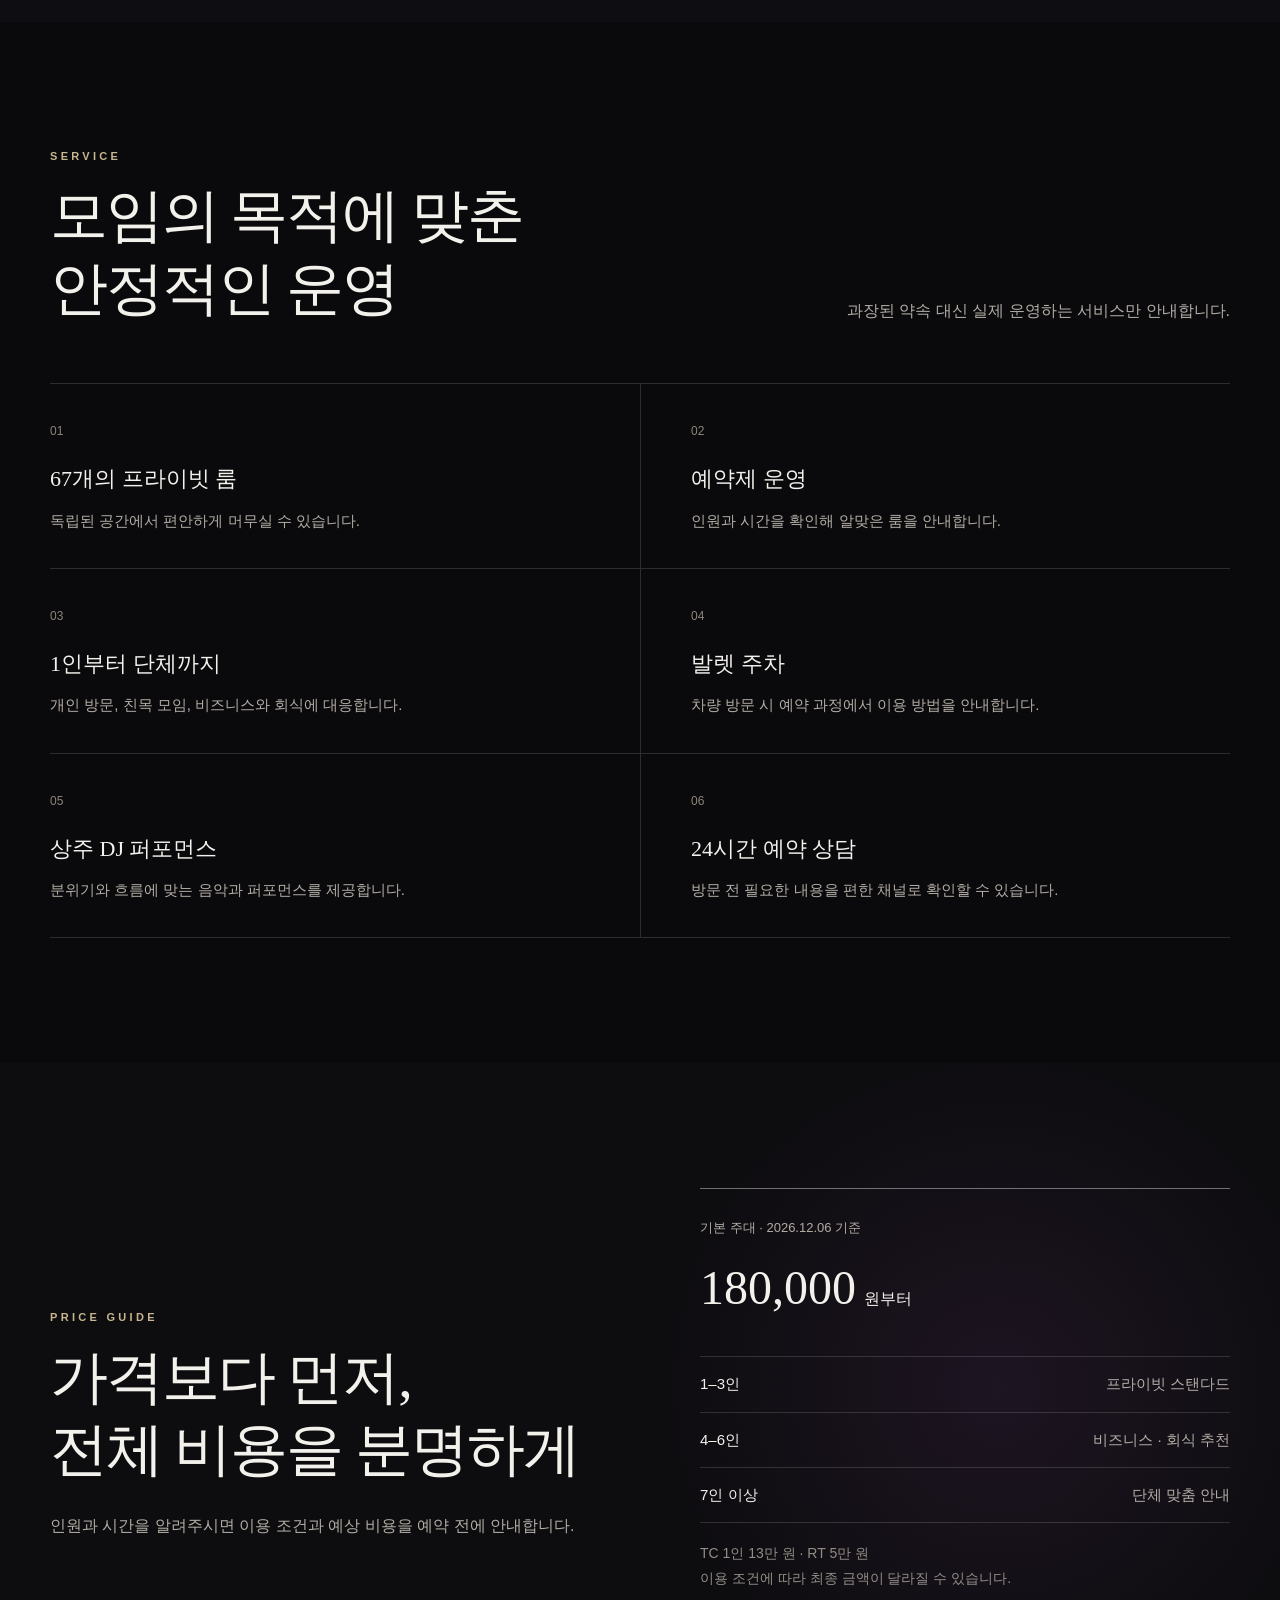
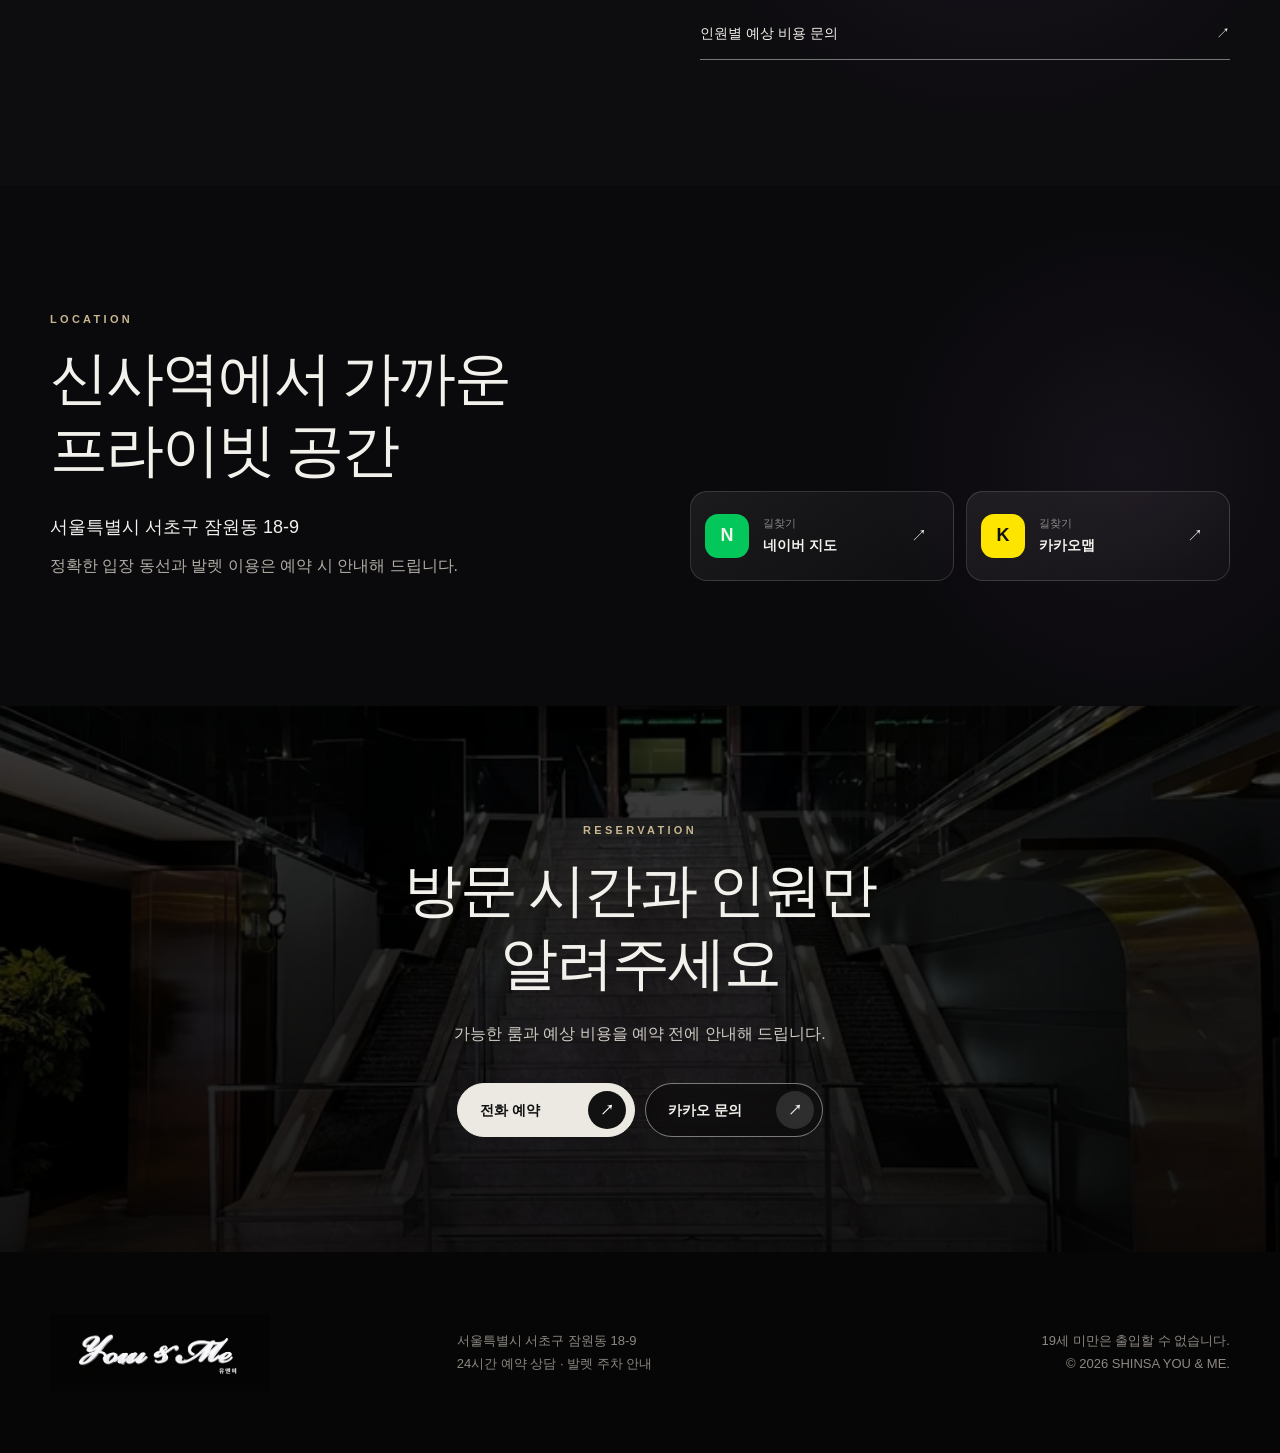
==== commit 42b141dd: "Add files via upload" ====
--- a/index.html
+++ b/index.html
@@ -5,7 +5,7 @@
 <section class="gallery" id="gallery"><div class="wrap gallery-title"><div><p class="overline">THE SPACE</p><h2>공간을 미리 만나보세요</h2></div><p>간판에서 룸까지 실제 방문 동선을 따라 구성했습니다.</p></div><div class="gallery-shell"><button class="gallery-arrow prev" type="button" aria-label="이전 사진">‹</button><div class="gallery-track" tabindex="0" aria-label="공간 사진 갤러리">
 <figure class="gallery-card"><div class="photo"><img src="assets/signboard.jfif" alt="신사 유앤미 외관과 간판" draggable="false"><span>YOU &amp; ME</span></div><figcaption><b>01</b><em>EXTERIOR</em><strong>외관</strong></figcaption></figure><figure class="gallery-card"><div class="photo"><img src="assets/entrance.webp" alt="대리석 계단이 있는 유앤미 입구" loading="lazy" draggable="false"><span>YOU &amp; ME</span></div><figcaption><b>02</b><em>ENTRANCE</em><strong>입구</strong></figcaption></figure><figure class="gallery-card"><div class="photo"><img src="assets/hallway-01.jpg" alt="식물과 좌석이 있는 내부 공간" loading="lazy" draggable="false"><span>YOU &amp; ME</span></div><figcaption><b>03</b><em>HALLWAY</em><strong>내부 동선</strong></figcaption></figure><figure class="gallery-card"><div class="photo"><img src="assets/hallway-02.jfif" alt="프라이빗 룸으로 이어지는 복도" loading="lazy" draggable="false"><span>YOU &amp; ME</span></div><figcaption><b>04</b><em>HALLWAY</em><strong>복도</strong></figcaption></figure><figure class="gallery-card"><div class="photo"><img src="assets/room-01.jpeg" alt="대형 테이블과 소파가 있는 프라이빗 룸" loading="lazy" draggable="false"><span>YOU &amp; ME</span></div><figcaption><b>05</b><em>PRIVATE ROOM</em><strong>룸</strong></figcaption></figure><figure class="gallery-card"><div class="photo"><img src="assets/room-02.png" alt="파란 소파와 금색 포인트의 프라이빗 룸" loading="lazy" draggable="false"><span>YOU &amp; ME</span></div><figcaption><b>06</b><em>PRIVATE ROOM</em><strong>룸</strong></figcaption></figure><figure class="gallery-card"><div class="photo"><img src="assets/room-03.jpg" alt="단체 모임을 위해 세팅된 프라이빗 룸" loading="lazy" draggable="false"><span>YOU &amp; ME</span></div><figcaption><b>07</b><em>GROUP ROOM</em><strong>단체 룸</strong></figcaption></figure><figure class="gallery-card"><div class="photo"><img src="assets/room-04.jfif" alt="베이지 소파가 있는 프라이빗 룸" loading="lazy" draggable="false"><span>YOU &amp; ME</span></div><figcaption><b>08</b><em>PRIVATE ROOM</em><strong>룸</strong></figcaption></figure><figure class="gallery-card"><div class="photo"><img src="assets/room-05.jpeg" alt="따뜻한 조명의 프라이빗 룸" loading="lazy" draggable="false"><span>YOU &amp; ME</span></div><figcaption><b>09</b><em>PRIVATE ROOM</em><strong>룸</strong></figcaption></figure></div><button class="gallery-arrow next" type="button" aria-label="다음 사진">›</button></div><div class="gallery-progress"><span></span></div><p class="gallery-guide">드래그 · 휠 · 스와이프로 둘러보세요</p></section>
 <section class="service wrap" id="service"><div class="section-head"><div><p class="overline">SERVICE</p><h2>모임의 목적에 맞춘<br>안정적인 운영</h2></div><p class="lead">과장된 약속 대신 실제 운영하는 서비스만 안내합니다.</p></div><div class="service-list"><article><span>01</span><h3>67개의 프라이빗 룸</h3><p>독립된 공간에서 편안하게 머무실 수 있습니다.</p></article><article><span>02</span><h3>예약제 운영</h3><p>인원과 시간을 확인해 알맞은 룸을 안내합니다.</p></article><article><span>03</span><h3>1인부터 단체까지</h3><p>개인 방문, 친목 모임, 비즈니스와 회식에 대응합니다.</p></article><article><span>04</span><h3>발렛 주차</h3><p>차량 방문 시 예약 과정에서 이용 방법을 안내합니다.</p></article><article><span>05</span><h3>상주 DJ 퍼포먼스</h3><p>분위기와 흐름에 맞는 음악과 퍼포먼스를 제공합니다.</p></article><article><span>06</span><h3>24시간 예약 상담</h3><p>방문 전 필요한 내용을 편한 채널로 확인할 수 있습니다.</p></article></div></section>
-<section class="price" id="price"><div class="wrap price-grid"><div><p class="overline">PRICE GUIDE</p><h2>가격보다 먼저,<br>전체 비용을 분명하게</h2><p class="lead">인원과 시간을 알려주시면 이용 조건과 예상 비용을 예약 전에 안내합니다.</p></div><div class="price-info"><small>기본 주대</small><strong>180,000<em>원부터</em></strong><dl><div><dt>1–3인</dt><dd>프라이빗 스탠다드</dd></div><div><dt>4–6인</dt><dd>비즈니스 · 회식 추천</dd></div><div><dt>7인 이상</dt><dd>단체 맞춤 안내</dd></div></dl><p>TC 1인 13만 원 · RT 5만 원<br>이용 조건에 따라 최종 금액이 달라질 수 있습니다.</p><a href="https://open.kakao.com/o/sMEzm3Ci" target="_blank" rel="noopener">인원별 예상 비용 문의 <span>↗</span></a></div></div></section>
+<section class="price" id="price"><div class="wrap price-grid"><div><p class="overline">PRICE GUIDE</p><h2>가격보다 먼저,<br>전체 비용을 분명하게</h2><p class="lead">인원과 시간을 알려주시면 이용 조건과 예상 비용을 예약 전에 안내합니다.</p></div><div class="price-info"><small>기본 주대 · <span id="price-date">2026.07.13</span> 기준</small><strong>180,000<em>원부터</em></strong><dl><div><dt>1–3인</dt><dd>프라이빗 스탠다드</dd></div><div><dt>4–6인</dt><dd>비즈니스 · 회식 추천</dd></div><div><dt>7인 이상</dt><dd>단체 맞춤 안내</dd></div></dl><p>TC 1인 13만 원 · RT 5만 원<br>이용 조건에 따라 최종 금액이 달라질 수 있습니다.</p><a href="https://open.kakao.com/o/sMEzm3Ci" target="_blank" rel="noopener">인원별 예상 비용 문의 <span>↗</span></a></div></div></section>
 <section class="location wrap" id="location"><div><p class="overline">LOCATION</p><h2>신사역에서 가까운<br>프라이빗 공간</h2><address>서울특별시 서초구 잠원동 18-9</address><p class="lead">정확한 입장 동선과 발렛 이용은 예약 시 안내해 드립니다.</p></div><div class="map-buttons"><a href="https://map.naver.com/p/search/%EC%84%9C%EC%9A%B8%ED%8A%B9%EB%B3%84%EC%8B%9C%20%EC%84%9C%EC%B4%88%EA%B5%AC%20%EC%9E%A0%EC%9B%90%EB%8F%99%2018-9" target="_blank" rel="noopener"><b class="naver">N</b><span><small>길찾기</small>네이버 지도</span><i>↗</i></a><a href="https://map.kakao.com/?q=%EC%84%9C%EC%9A%B8%ED%8A%B9%EB%B3%84%EC%8B%9C%20%EC%84%9C%EC%B4%88%EA%B5%AC%20%EC%9E%A0%EC%9B%90%EB%8F%99%2018-9" target="_blank" rel="noopener"><b class="kakao">K</b><span><small>길찾기</small>카카오맵</span><i>↗</i></a></div></section>
 <section class="contact" id="contact"><p class="overline">RESERVATION</p><h2>방문 시간과 인원만<br>알려주세요</h2><p>가능한 룸과 예상 비용을 예약 전에 안내해 드립니다.</p><div class="primary-actions"><a class="pill light js-phone" href="#contact"><span>전화 예약</span><i>↗</i></a><a class="pill dark" href="https://open.kakao.com/o/sMEzm3Ci" target="_blank" rel="noopener"><span>카카오 문의</span><i>↗</i></a></div></section></main>
 <footer><img src="assets/brand-signboard.png" alt="You &amp; Me 유앤미"><p>서울특별시 서초구 잠원동 18-9<br>24시간 예약 상담 · 발렛 주차 안내</p><p>19세 미만은 출입할 수 없습니다.<br>© 2026 SHINSA YOU &amp; ME.</p></footer><div class="mobile-bar"><a class="js-phone" href="#contact"><b>☎</b>전화 문의</a><a href="https://open.kakao.com/o/sMEzm3Ci" target="_blank" rel="noopener"><b class="mobile-kakao"><i class="bubble"></i></b>카카오톡</a></div><div class="toast" role="status" aria-live="polite"></div></body></html>
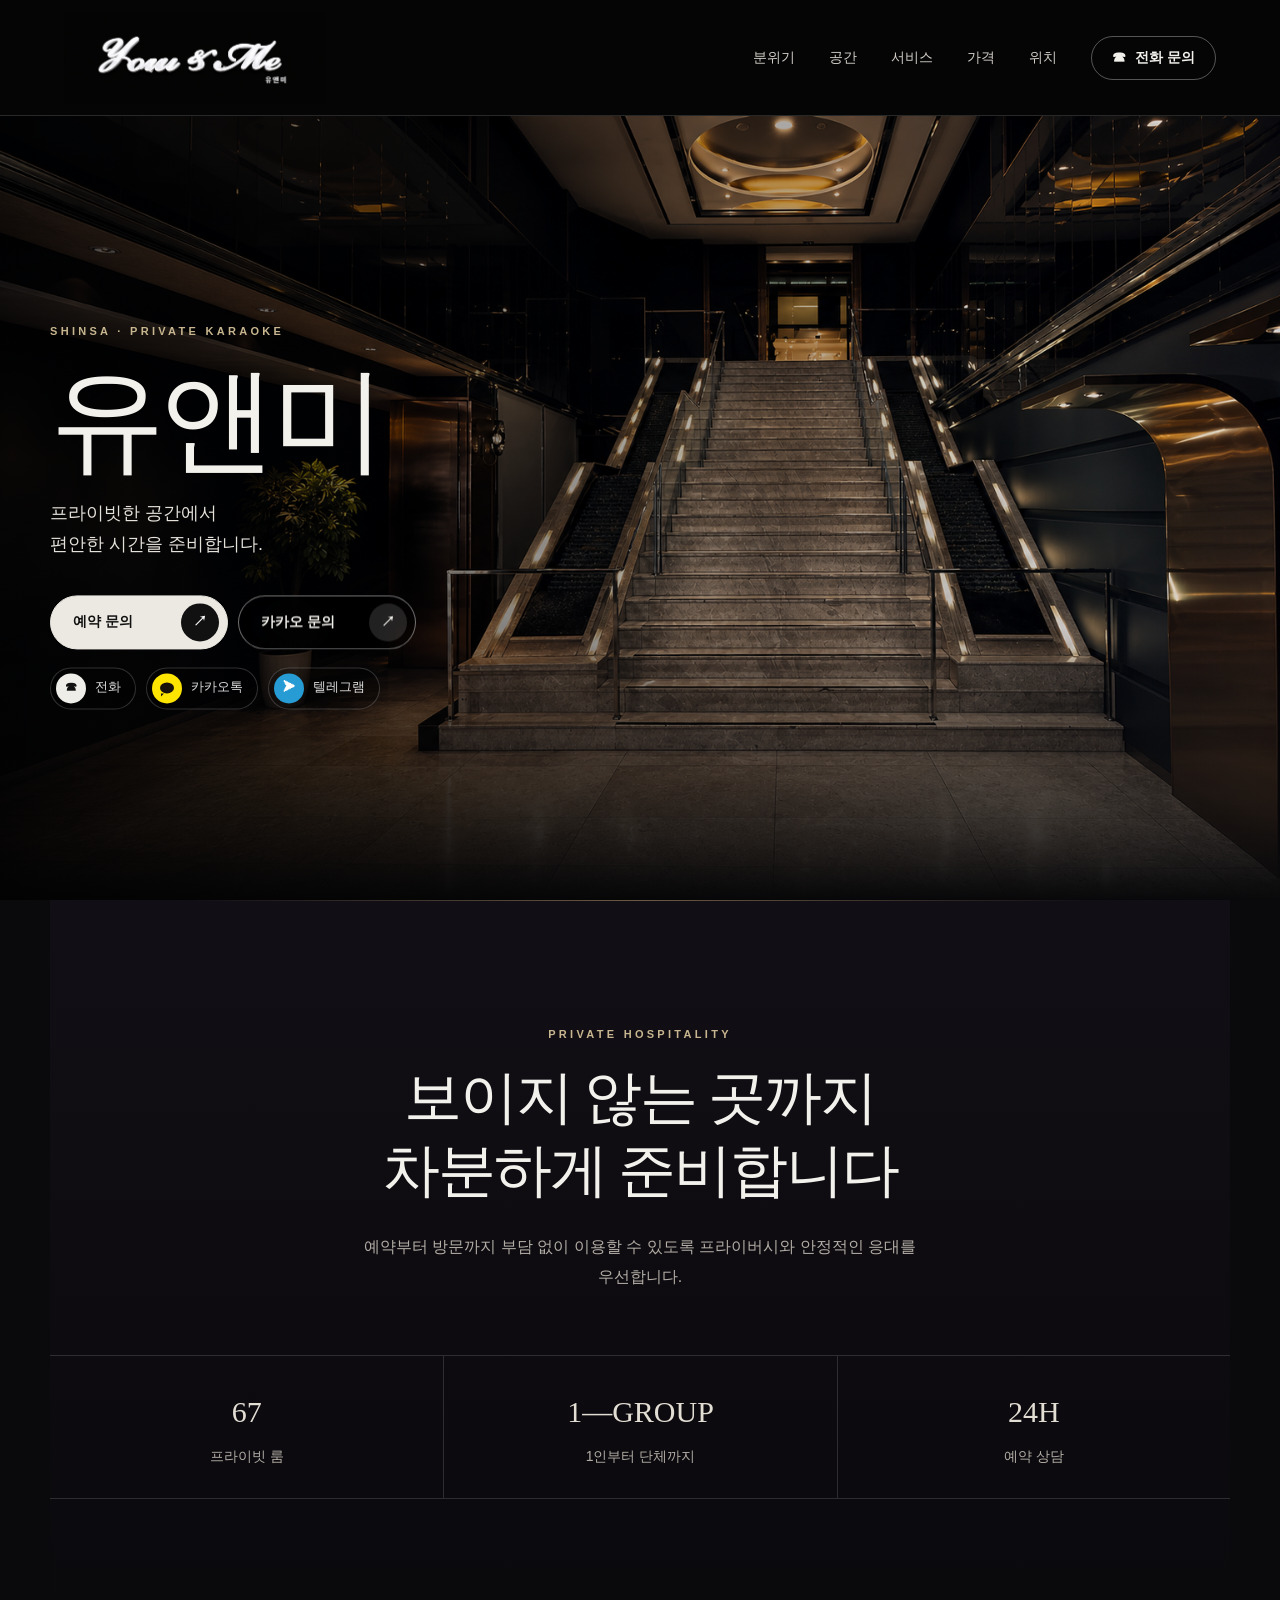
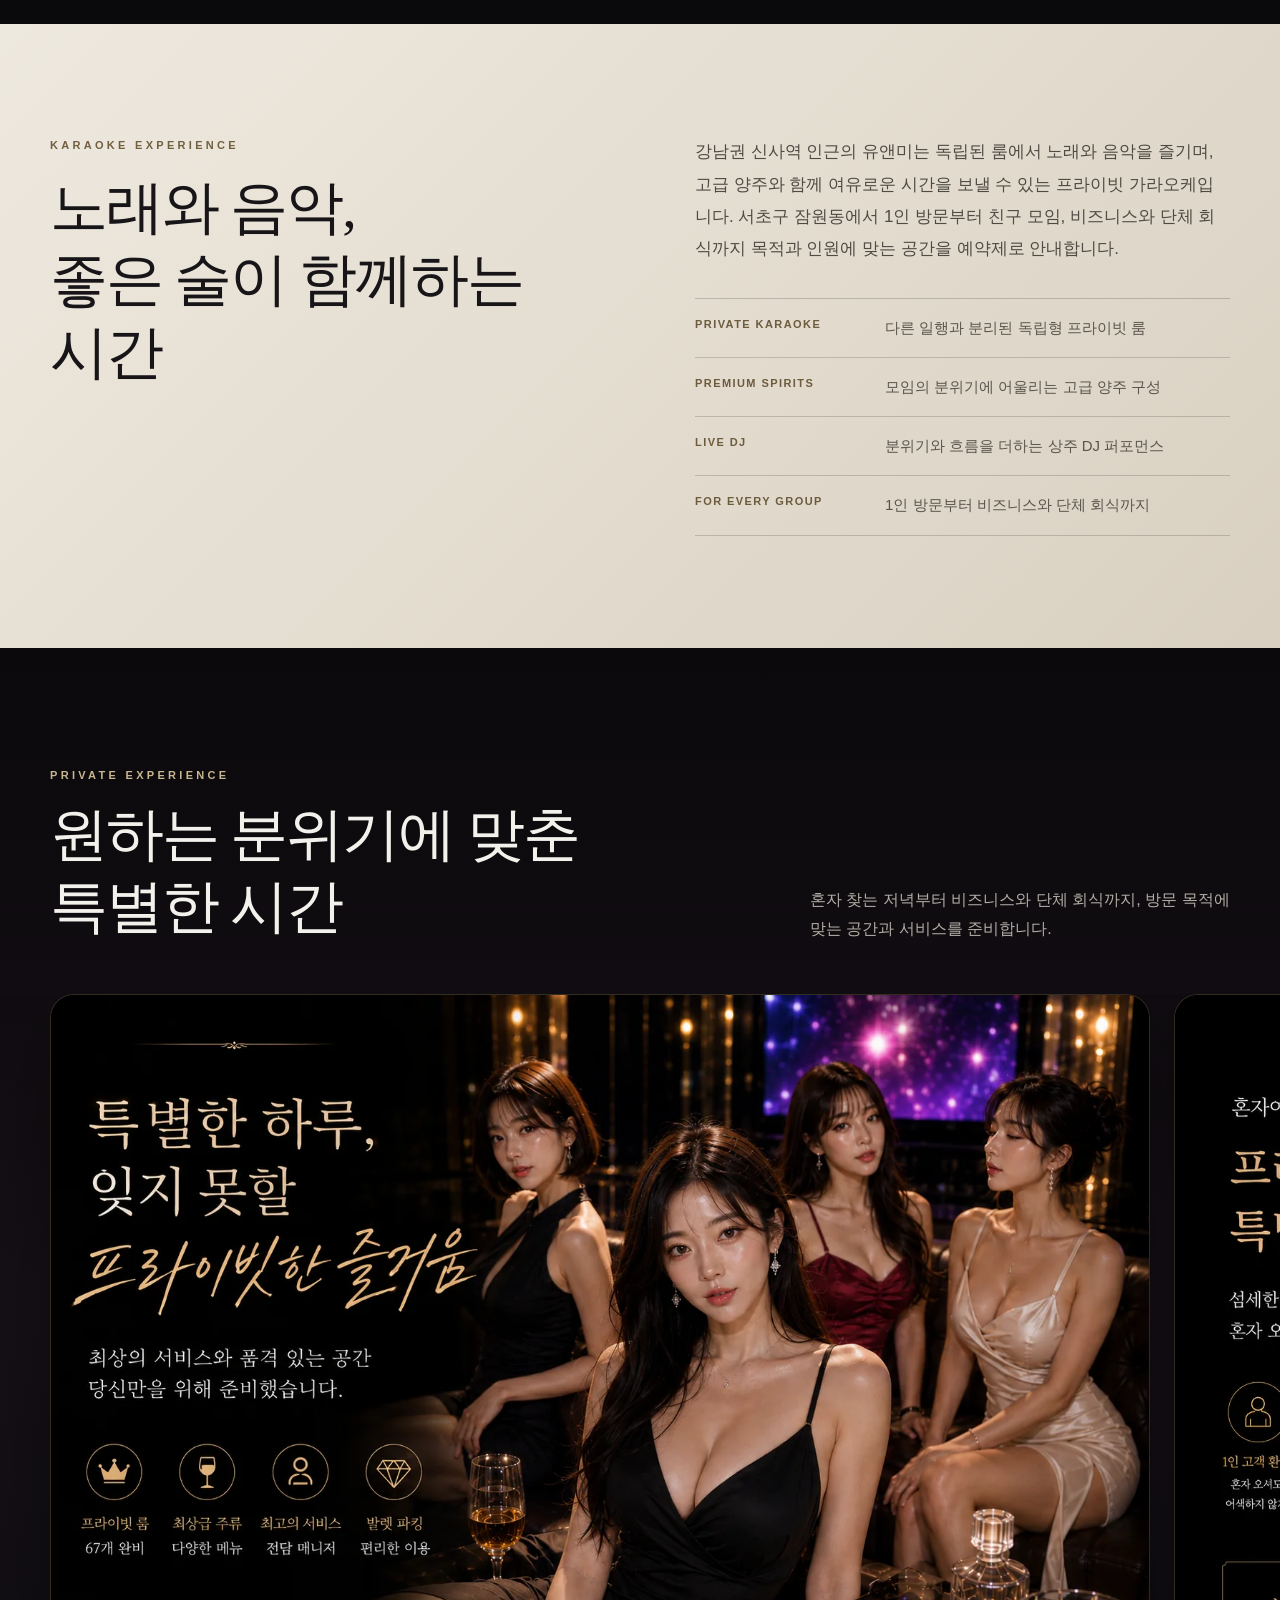
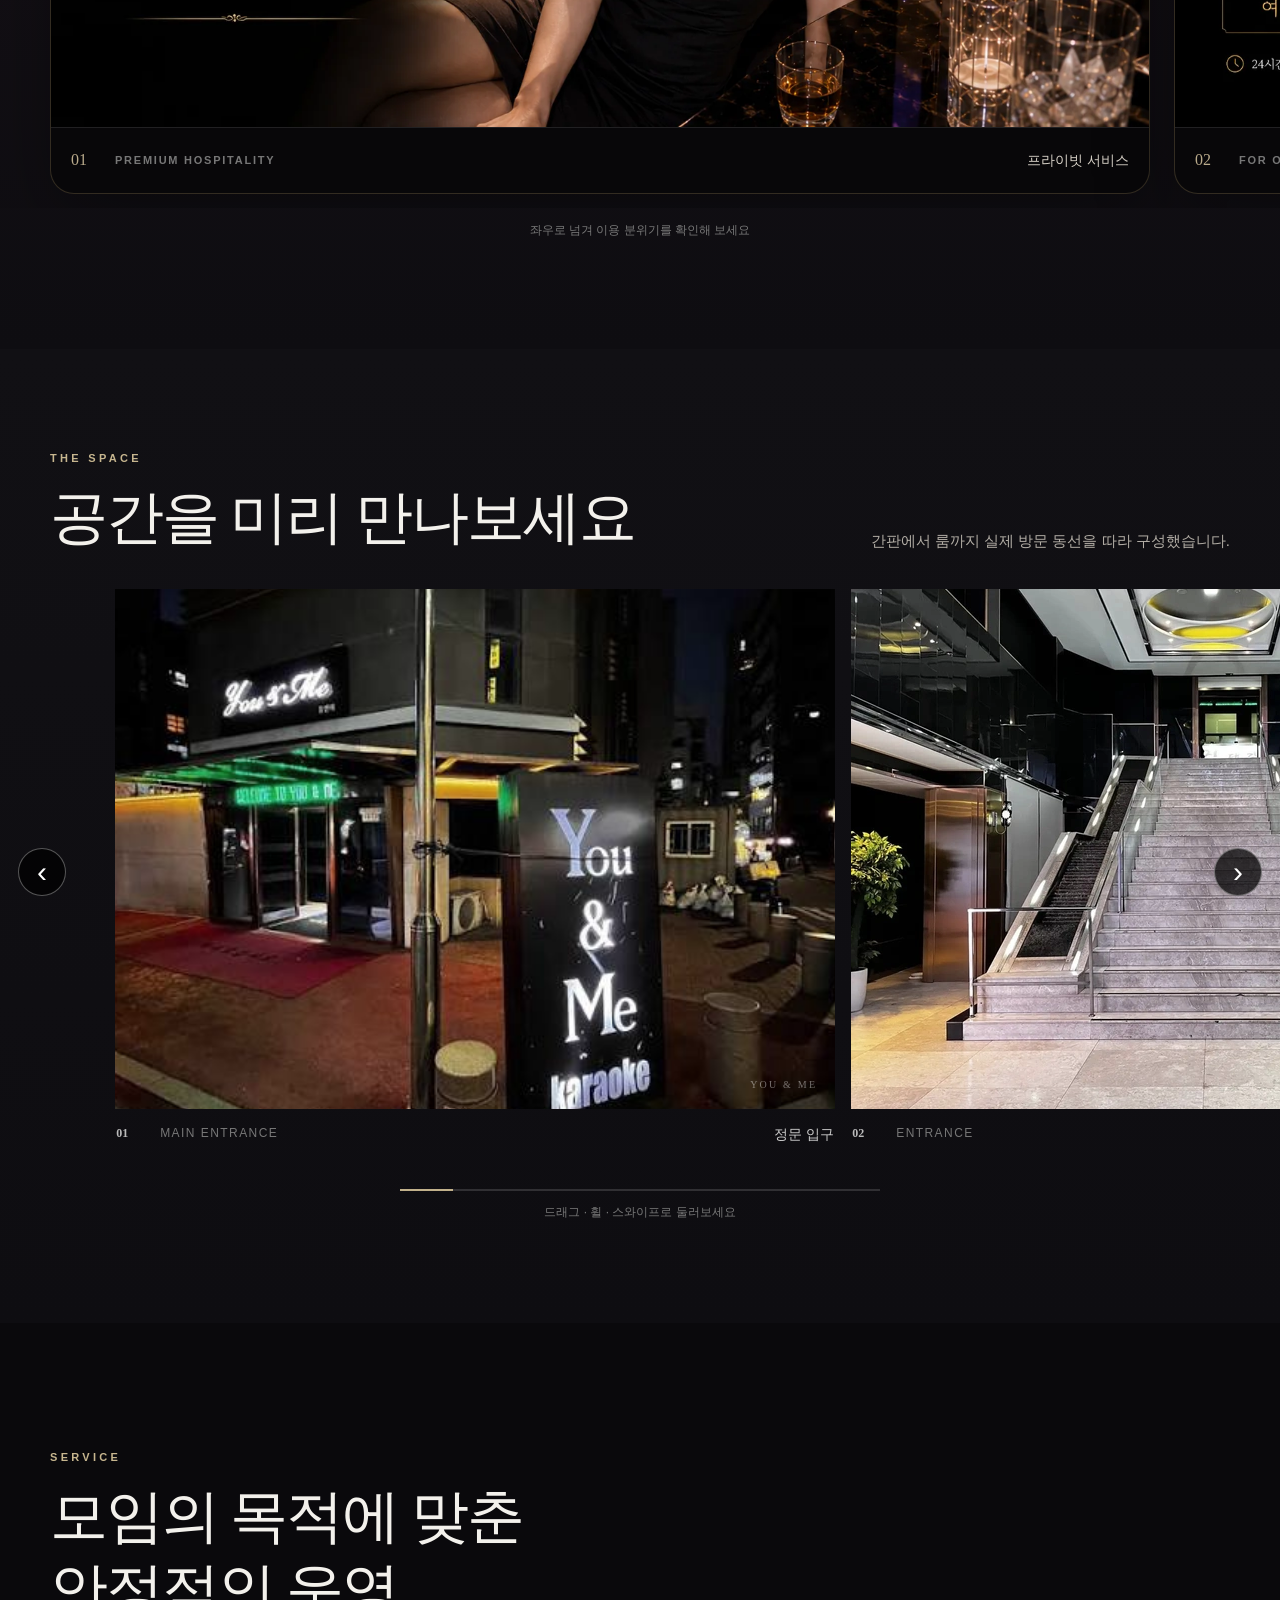
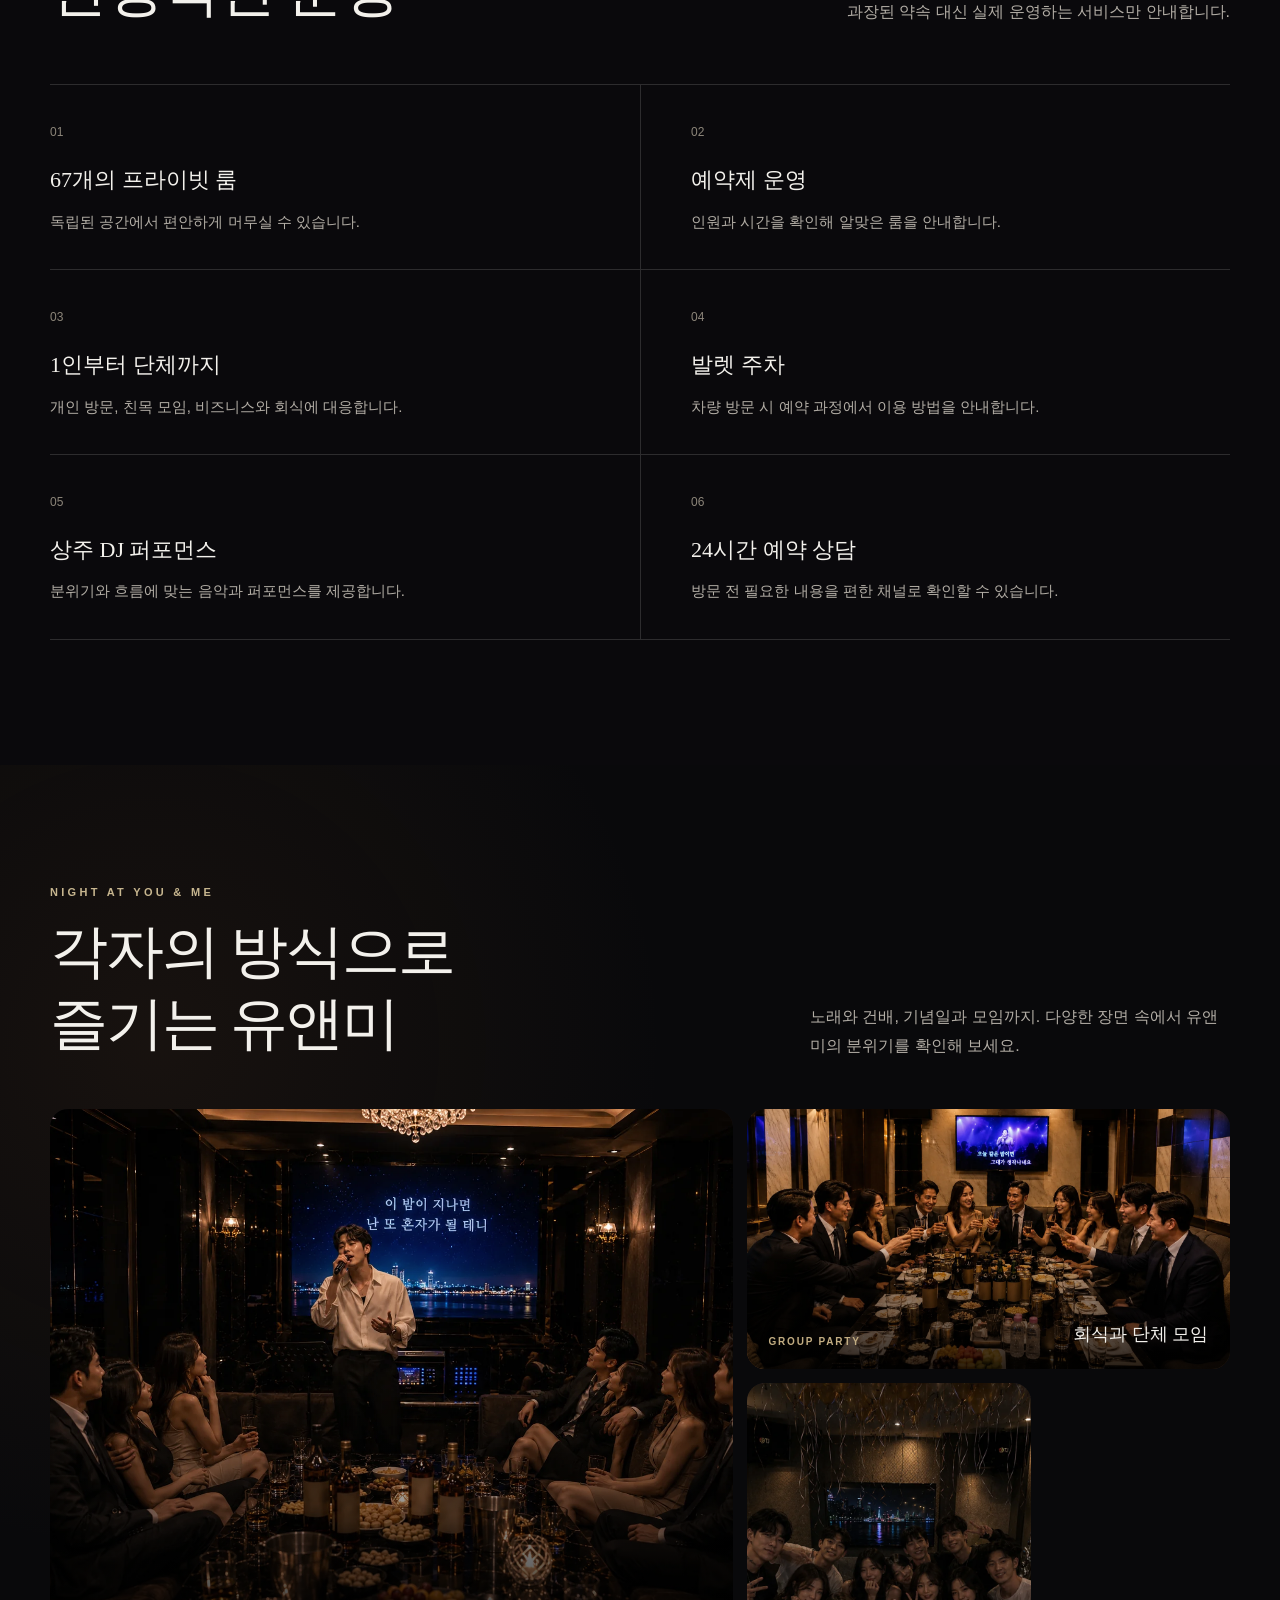
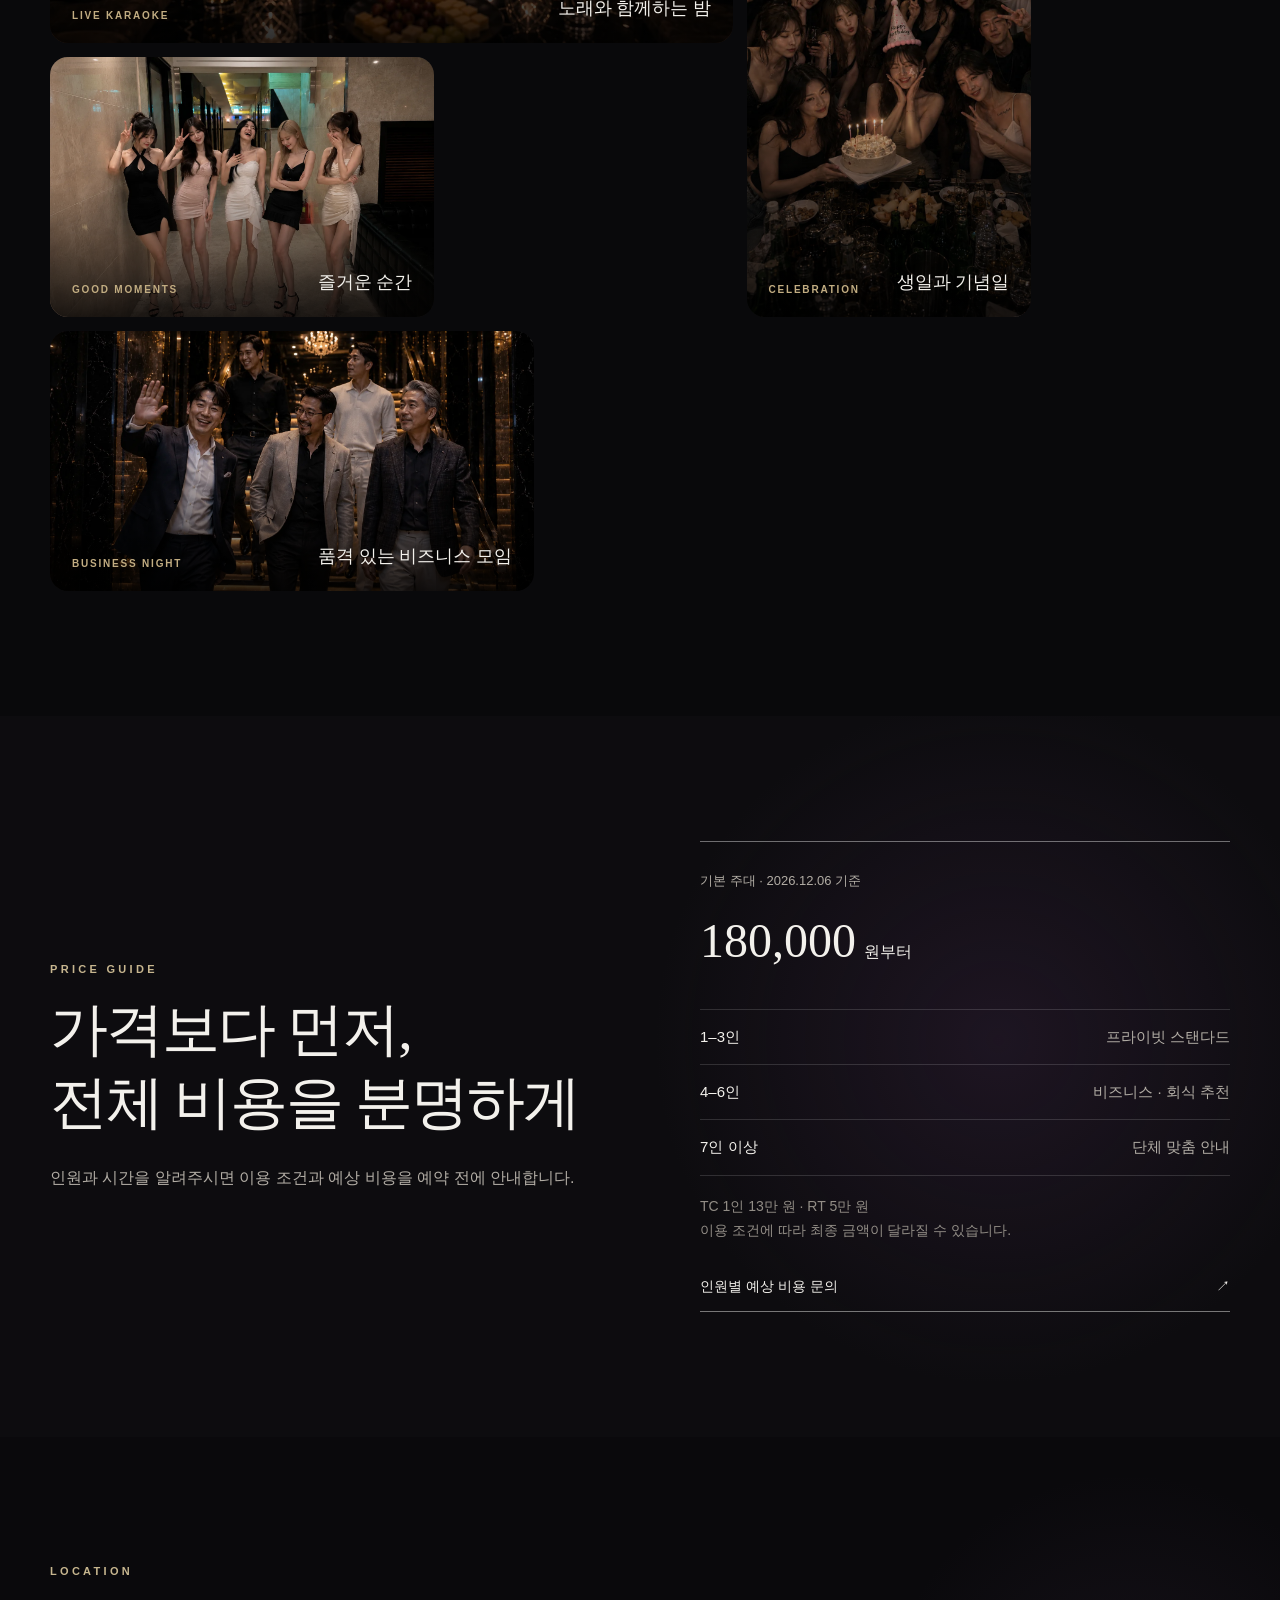
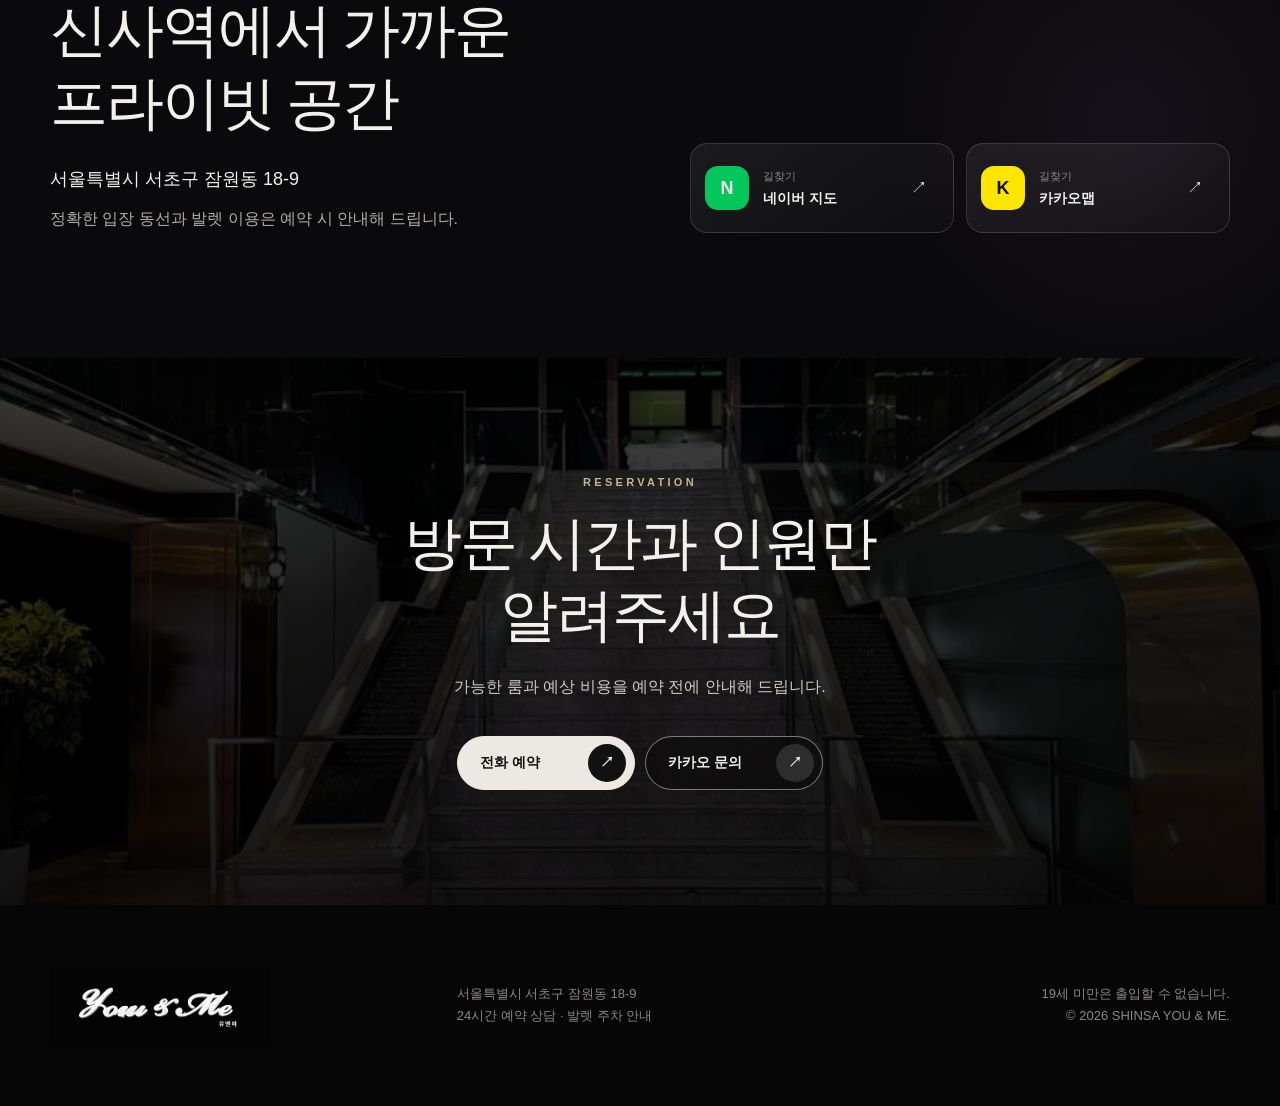
==== commit 81027c0a: "Add files via upload" ====
--- a/index.html
+++ b/index.html
@@ -1,11 +1,13 @@
-<!doctype html><html lang="ko"><head><meta charset="utf-8"><meta name="viewport" content="width=device-width,initial-scale=1,viewport-fit=cover"><title>강남 신사역 유앤미 가라오케 | 프라이빗 룸 예약</title><meta name="description" content="강남권 신사역 인근 유앤미 가라오케 공식 안내. 서초구 잠원동에 위치한 67개의 프라이빗 룸으로 1인 방문부터 단체 회식까지 예약 가능합니다."><meta name="theme-color" content="#09090b"><meta name="robots" content="index,follow,max-image-preview:large"><link rel="canonical" href="https://xn--hg3b95obmb.com/"><meta property="og:type" content="website"><meta property="og:locale" content="ko_KR"><meta property="og:url" content="https://xn--hg3b95obmb.com/"><meta property="og:site_name" content="신사 유앤미"><meta property="og:title" content="강남 신사역 유앤미 가라오케 | 프라이빗 룸 예약"><meta property="og:description" content="강남권 신사역 인근, 1인 방문부터 단체 회식까지 예약 가능한 67개의 프라이빗 룸."><meta property="og:image" content="https://xn--hg3b95obmb.com/assets/og-preview.png"><meta property="og:image:width" content="1744"><meta property="og:image:height" content="910"><meta name="twitter:card" content="summary_large_image"><meta name="twitter:title" content="강남 신사역 유앤미 가라오케"><meta name="twitter:description" content="서초구 잠원동에 위치한 67개의 프라이빗 룸. 1인 방문부터 단체 회식까지 예약 가능합니다."><meta name="twitter:image" content="https://xn--hg3b95obmb.com/assets/og-preview.png"><link rel="icon" href="assets/brand-signboard.png" type="image/png"><link rel="apple-touch-icon" href="assets/brand-signboard.png"><link rel="manifest" href="site.webmanifest"><link rel="preload" as="image" href="assets/brand-signboard.png"><link rel="stylesheet" href="premium.css"><script src="script.js" defer></script></head><body>
-<a class="skip-link" href="#main">본문 바로가기</a><header class="header"><a class="logo" href="#top" aria-label="유앤미 처음으로"><img src="assets/brand-signboard.png" alt="You &amp; Me 유앤미"></a><nav><a href="#gallery">공간</a><a href="#service">서비스</a><a href="#price">가격</a><a href="#location">위치</a></nav><a class="header-call js-phone" href="#contact"><span>☎</span> 전화 문의</a></header>
-<main id="main"><section class="hero" id="top"><div class="hero-copy"><p class="overline">SHINSA · PRIVATE KARAOKE</p><h1>유앤미</h1><p class="hero-desc">프라이빗한 공간에서<br>편안한 시간을 준비합니다.</p><div class="primary-actions"><a class="pill light js-phone" href="#contact"><span>예약 문의</span><i>↗</i></a><a class="pill dark" href="https://open.kakao.com/o/sMEzm3Ci" target="_blank" rel="noopener"><span>카카오 문의</span><i>↗</i></a></div><div class="channels"><a class="js-phone" href="#contact"><b class="phone-round">☎</b><span>전화</span></a><a href="https://open.kakao.com/o/sMEzm3Ci" target="_blank" rel="noopener"><b class="kakao-round"><i class="bubble"></i></b><span>카카오톡</span></a><a href="https://t.me/UNME2027" target="_blank" rel="noopener"><b class="telegram-round">➤</b><span>텔레그램</span></a></div></div></section>
+<!doctype html><html lang="ko"><head><meta charset="utf-8"><meta name="viewport" content="width=device-width,initial-scale=1,viewport-fit=cover"><title>강남 신사역 유앤미 가라오케 | 프라이빗 룸 예약</title><meta name="description" content="강남권 신사역 인근 유앤미 가라오케 공식 안내. 서초구 잠원동에 위치한 67개의 프라이빗 룸으로 1인 방문부터 단체 회식까지 예약 가능합니다."><meta name="theme-color" content="#09090b"><meta name="robots" content="index,follow,max-image-preview:large"><link rel="canonical" href="https://xn--hg3b95obmb.com/"><meta property="og:type" content="website"><meta property="og:locale" content="ko_KR"><meta property="og:url" content="https://xn--hg3b95obmb.com/"><meta property="og:site_name" content="신사 유앤미"><meta property="og:title" content="강남 신사역 유앤미 가라오케 | 프라이빗 룸 예약"><meta property="og:description" content="강남권 신사역 인근, 1인 방문부터 단체 회식까지 예약 가능한 67개의 프라이빗 룸."><meta property="og:image" content="https://xn--hg3b95obmb.com/assets/og-preview.png"><meta property="og:image:width" content="1744"><meta property="og:image:height" content="910"><meta name="twitter:card" content="summary_large_image"><meta name="twitter:title" content="강남 신사역 유앤미 가라오케"><meta name="twitter:description" content="서초구 잠원동에 위치한 67개의 프라이빗 룸. 1인 방문부터 단체 회식까지 예약 가능합니다."><meta name="twitter:image" content="https://xn--hg3b95obmb.com/assets/og-preview.png"><link rel="icon" href="assets/brand-signboard.png" type="image/png"><link rel="apple-touch-icon" href="assets/brand-signboard.png"><link rel="manifest" href="site.webmanifest"><link rel="preload" as="image" href="assets/brand-signboard.png"><link rel="stylesheet" href="premium.css"><script src="script.js" defer></script></head><body>
+<a class="skip-link" href="#main">본문 바로가기</a><header class="header"><a class="logo" href="#top" aria-label="유앤미 처음으로"><img src="assets/brand-signboard.png" alt="You &amp; Me 유앤미"></a><nav><a href="#experience">분위기</a><a href="#gallery">공간</a><a href="#service">서비스</a><a href="#price">가격</a><a href="#location">위치</a></nav><a class="header-call js-phone" href="#contact"><span>☎</span> 전화 문의</a></header>
+<main id="main"><section class="hero" id="top"><div class="hero-copy"><p class="overline">SHINSA · PRIVATE KARAOKE</p><h1>유앤미</h1><p class="hero-desc">프라이빗한 공간에서<br>편안한 시간을 준비합니다.</p><div class="primary-actions"><a class="pill light js-phone" href="#contact"><span>예약 문의</span><i>↗</i></a><a class="pill dark" href="https://open.kakao.com/o/sMEzm3Ci" target="_blank" rel="noopener"><span>카카오 문의</span><i>↗</i></a></div><div class="channels"><a class="js-phone" href="#contact"><b class="phone-round">☎</b><span>전화</span></a><a href="https://open.kakao.com/o/sMEzm3Ci" target="_blank" rel="noopener"><b class="kakao-round"><i class="bubble"></i></b><span>카카오톡</span></a><a href="https://t.me/UNME2027" target="_blank" rel="noopener"><b class="telegram-round">➤</b><span>텔레그램</span></a></div></div></section>
 <section class="intro wrap"><p class="overline">PRIVATE HOSPITALITY</p><h2>보이지 않는 곳까지<br>차분하게 준비합니다</h2><p class="lead">예약부터 방문까지 부담 없이 이용할 수 있도록 프라이버시와 안정적인 응대를 우선합니다.</p><div class="facts"><div><strong>67</strong><span>프라이빗 룸</span></div><div><strong>1—GROUP</strong><span>1인부터 단체까지</span></div><div><strong>24H</strong><span>예약 상담</span></div></div></section>
+<section class="campaign" id="experience"><div class="wrap campaign-head"><div><p class="overline">PRIVATE EXPERIENCE</p><h2>원하는 분위기에 맞춘<br>특별한 시간</h2></div><p class="lead">혼자 찾는 저녁부터 비즈니스와 단체 회식까지, 방문 목적에 맞는 공간과 서비스를 준비합니다.</p></div><div class="campaign-rail" tabindex="0" aria-label="유앤미 이용 분위기 홍보 이미지"><article class="campaign-card"><img src="assets/experience/campaign-glamour.webp" alt="프라이빗 룸과 서비스 분위기를 소개하는 유앤미 홍보 이미지" loading="lazy"><div class="campaign-caption"><span>01</span><strong>PREMIUM HOSPITALITY</strong><em>프라이빗 서비스</em></div></article><article class="campaign-card"><img src="assets/experience/campaign-solo.webp" alt="1인 고객을 위한 프라이빗 이용 분위기" loading="lazy"><div class="campaign-caption"><span>02</span><strong>FOR ONE GUEST</strong><em>1인 방문</em></div></article><article class="campaign-card"><img src="assets/experience/campaign-group.webp" alt="비즈니스와 단체 회식 이용 분위기" loading="lazy"><div class="campaign-caption"><span>03</span><strong>BUSINESS &amp; GROUP</strong><em>회식·단체</em></div></article></div><p class="campaign-guide">좌우로 넘겨 이용 분위기를 확인해 보세요</p></section>
 <section class="gallery" id="gallery"><div class="wrap gallery-title"><div><p class="overline">THE SPACE</p><h2>공간을 미리 만나보세요</h2></div><p>간판에서 룸까지 실제 방문 동선을 따라 구성했습니다.</p></div><div class="gallery-shell"><button class="gallery-arrow prev" type="button" aria-label="이전 사진">‹</button><div class="gallery-track" tabindex="0" aria-label="공간 사진 갤러리">
-<figure class="gallery-card"><div class="photo"><img src="assets/signboard.jfif" alt="신사 유앤미 외관과 간판" draggable="false"><span>YOU &amp; ME</span></div><figcaption><b>01</b><em>EXTERIOR</em><strong>외관</strong></figcaption></figure><figure class="gallery-card"><div class="photo"><img src="assets/entrance.webp" alt="대리석 계단이 있는 유앤미 입구" loading="lazy" draggable="false"><span>YOU &amp; ME</span></div><figcaption><b>02</b><em>ENTRANCE</em><strong>입구</strong></figcaption></figure><figure class="gallery-card"><div class="photo"><img src="assets/hallway-01.jpg" alt="식물과 좌석이 있는 내부 공간" loading="lazy" draggable="false"><span>YOU &amp; ME</span></div><figcaption><b>03</b><em>HALLWAY</em><strong>내부 동선</strong></figcaption></figure><figure class="gallery-card"><div class="photo"><img src="assets/hallway-02.jfif" alt="프라이빗 룸으로 이어지는 복도" loading="lazy" draggable="false"><span>YOU &amp; ME</span></div><figcaption><b>04</b><em>HALLWAY</em><strong>복도</strong></figcaption></figure><figure class="gallery-card"><div class="photo"><img src="assets/room-01.jpeg" alt="대형 테이블과 소파가 있는 프라이빗 룸" loading="lazy" draggable="false"><span>YOU &amp; ME</span></div><figcaption><b>05</b><em>PRIVATE ROOM</em><strong>룸</strong></figcaption></figure><figure class="gallery-card"><div class="photo"><img src="assets/room-02.png" alt="파란 소파와 금색 포인트의 프라이빗 룸" loading="lazy" draggable="false"><span>YOU &amp; ME</span></div><figcaption><b>06</b><em>PRIVATE ROOM</em><strong>룸</strong></figcaption></figure><figure class="gallery-card"><div class="photo"><img src="assets/room-03.jpg" alt="단체 모임을 위해 세팅된 프라이빗 룸" loading="lazy" draggable="false"><span>YOU &amp; ME</span></div><figcaption><b>07</b><em>GROUP ROOM</em><strong>단체 룸</strong></figcaption></figure><figure class="gallery-card"><div class="photo"><img src="assets/room-04.jfif" alt="베이지 소파가 있는 프라이빗 룸" loading="lazy" draggable="false"><span>YOU &amp; ME</span></div><figcaption><b>08</b><em>PRIVATE ROOM</em><strong>룸</strong></figcaption></figure><figure class="gallery-card"><div class="photo"><img src="assets/room-05.jpeg" alt="따뜻한 조명의 프라이빗 룸" loading="lazy" draggable="false"><span>YOU &amp; ME</span></div><figcaption><b>09</b><em>PRIVATE ROOM</em><strong>룸</strong></figcaption></figure></div><button class="gallery-arrow next" type="button" aria-label="다음 사진">›</button></div><div class="gallery-progress"><span></span></div><p class="gallery-guide">드래그 · 휠 · 스와이프로 둘러보세요</p></section>
+<figure class="gallery-card"><div class="photo"><img src="assets/signboard.jfif" alt="신사 유앤미 외관과 간판" draggable="false"><span>YOU &amp; ME</span></div><figcaption><b>01</b><em>EXTERIOR</em><strong>외관</strong></figcaption></figure><figure class="gallery-card"><div class="photo"><img src="assets/entrance.webp" alt="대리석 계단이 있는 유앤미 입구" loading="lazy" draggable="false"><span>YOU &amp; ME</span></div><figcaption><b>02</b><em>ENTRANCE</em><strong>입구</strong></figcaption></figure><figure class="gallery-card"><div class="photo"><img src="assets/hallway-01.jpg" alt="식물과 좌석이 있는 내부 공간" loading="lazy" draggable="false"><span>YOU &amp; ME</span></div><figcaption><b>03</b><em>HALLWAY</em><strong>내부 동선</strong></figcaption></figure><figure class="gallery-card"><div class="photo"><img src="assets/hallway-02.jfif" alt="프라이빗 룸으로 이어지는 복도" loading="lazy" draggable="false"><span>YOU &amp; ME</span></div><figcaption><b>04</b><em>HALLWAY</em><strong>복도</strong></figcaption></figure><figure class="gallery-card"><div class="photo"><img src="assets/room-01.jpeg" alt="대형 테이블과 소파가 있는 프라이빗 룸" loading="lazy" draggable="false"><span>YOU &amp; ME</span></div><figcaption><b>05</b><em>PRIVATE ROOM</em><strong>룸</strong></figcaption></figure><figure class="gallery-card"><div class="photo"><img src="assets/room-02.png" alt="파란 소파와 금색 포인트의 프라이빗 룸" loading="lazy" draggable="false"><span>YOU &amp; ME</span></div><figcaption><b>06</b><em>PRIVATE ROOM</em><strong>룸</strong></figcaption></figure><figure class="gallery-card"><div class="photo"><img src="assets/room-03.jpg" alt="단체 모임을 위해 세팅된 프라이빗 룸" loading="lazy" draggable="false"><span>YOU &amp; ME</span></div><figcaption><b>07</b><em>GROUP ROOM</em><strong>단체 룸</strong></figcaption></figure><figure class="gallery-card"><div class="photo"><img src="assets/room-04.jfif" alt="베이지 소파가 있는 프라이빗 룸" loading="lazy" draggable="false"><span>YOU &amp; ME</span></div><figcaption><b>08</b><em>PRIVATE ROOM</em><strong>룸</strong></figcaption></figure><figure class="gallery-card"><div class="photo"><img src="assets/room-05.jpeg" alt="따뜻한 조명의 프라이빗 룸" loading="lazy" draggable="false"><span>YOU &amp; ME</span></div><figcaption><b>09</b><em>PRIVATE ROOM</em><strong>룸</strong></figcaption></figure></div><button class="gallery-arrow next" type="button" aria-label="다음 사진">›</button></div><div class="gallery-progress"><span></span></div><p class="gallery-guide">드래그 · 휠 · 스와이프로 둘러보세요</p></section>
 <section class="service wrap" id="service"><div class="section-head"><div><p class="overline">SERVICE</p><h2>모임의 목적에 맞춘<br>안정적인 운영</h2></div><p class="lead">과장된 약속 대신 실제 운영하는 서비스만 안내합니다.</p></div><div class="service-list"><article><span>01</span><h3>67개의 프라이빗 룸</h3><p>독립된 공간에서 편안하게 머무실 수 있습니다.</p></article><article><span>02</span><h3>예약제 운영</h3><p>인원과 시간을 확인해 알맞은 룸을 안내합니다.</p></article><article><span>03</span><h3>1인부터 단체까지</h3><p>개인 방문, 친목 모임, 비즈니스와 회식에 대응합니다.</p></article><article><span>04</span><h3>발렛 주차</h3><p>차량 방문 시 예약 과정에서 이용 방법을 안내합니다.</p></article><article><span>05</span><h3>상주 DJ 퍼포먼스</h3><p>분위기와 흐름에 맞는 음악과 퍼포먼스를 제공합니다.</p></article><article><span>06</span><h3>24시간 예약 상담</h3><p>방문 전 필요한 내용을 편한 채널로 확인할 수 있습니다.</p></article></div></section>
+<section class="moments"><div class="wrap moments-head"><div><p class="overline">NIGHT AT YOU &amp; ME</p><h2>각자의 방식으로<br>즐기는 유앤미</h2></div><p class="lead">노래와 건배, 기념일과 모임까지. 다양한 장면 속에서 유앤미의 분위기를 확인해 보세요.</p></div><div class="wrap moments-grid"><article class="moment-card moment-performance"><img src="assets/experience/performance.webp" alt="프라이빗 룸에서 노래를 즐기는 단체 고객" loading="lazy"><div><span>LIVE KARAOKE</span><strong>노래와 함께하는 밤</strong></div></article><article class="moment-card moment-toast"><img src="assets/experience/group-toast.webp" alt="단체 고객이 프라이빗 룸에서 건배하는 모습" loading="lazy"><div><span>GROUP PARTY</span><strong>회식과 단체 모임</strong></div></article><article class="moment-card moment-birthday"><img src="assets/experience/birthday.webp" alt="생일 케이크와 함께 기념일을 즐기는 단체 고객" loading="lazy"><div><span>CELEBRATION</span><strong>생일과 기념일</strong></div></article><article class="moment-card moment-hallway"><img src="assets/experience/hallway-team.webp" alt="유앤미 내부 복도에서 함께한 여성 고객들" loading="lazy"><div><span>GOOD MOMENTS</span><strong>즐거운 순간</strong></div></article><article class="moment-card moment-arrival"><img src="assets/experience/arrival-men.webp" alt="고급스러운 내부 계단을 내려오는 비즈니스 고객들" loading="lazy"><div><span>BUSINESS NIGHT</span><strong>품격 있는 비즈니스 모임</strong></div></article></div></section>
 <section class="price" id="price"><div class="wrap price-grid"><div><p class="overline">PRICE GUIDE</p><h2>가격보다 먼저,<br>전체 비용을 분명하게</h2><p class="lead">인원과 시간을 알려주시면 이용 조건과 예상 비용을 예약 전에 안내합니다.</p></div><div class="price-info"><small>기본 주대 · <span id="price-date">2026.07.13</span> 기준</small><strong>180,000<em>원부터</em></strong><dl><div><dt>1–3인</dt><dd>프라이빗 스탠다드</dd></div><div><dt>4–6인</dt><dd>비즈니스 · 회식 추천</dd></div><div><dt>7인 이상</dt><dd>단체 맞춤 안내</dd></div></dl><p>TC 1인 13만 원 · RT 5만 원<br>이용 조건에 따라 최종 금액이 달라질 수 있습니다.</p><a href="https://open.kakao.com/o/sMEzm3Ci" target="_blank" rel="noopener">인원별 예상 비용 문의 <span>↗</span></a></div></div></section>
-<section class="location wrap" id="location"><div><p class="overline">LOCATION</p><h2>신사역에서 가까운<br>프라이빗 공간</h2><address>서울특별시 서초구 잠원동 18-9</address><p class="lead">정확한 입장 동선과 발렛 이용은 예약 시 안내해 드립니다.</p></div><div class="map-buttons"><a href="https://map.naver.com/p/search/%EC%84%9C%EC%9A%B8%ED%8A%B9%EB%B3%84%EC%8B%9C%20%EC%84%9C%EC%B4%88%EA%B5%AC%20%EC%9E%A0%EC%9B%90%EB%8F%99%2018-9" target="_blank" rel="noopener"><b class="naver">N</b><span><small>길찾기</small>네이버 지도</span><i>↗</i></a><a href="https://map.kakao.com/?q=%EC%84%9C%EC%9A%B8%ED%8A%B9%EB%B3%84%EC%8B%9C%20%EC%84%9C%EC%B4%88%EA%B5%AC%20%EC%9E%A0%EC%9B%90%EB%8F%99%2018-9" target="_blank" rel="noopener"><b class="kakao">K</b><span><small>길찾기</small>카카오맵</span><i>↗</i></a></div></section>
-<section class="contact" id="contact"><p class="overline">RESERVATION</p><h2>방문 시간과 인원만<br>알려주세요</h2><p>가능한 룸과 예상 비용을 예약 전에 안내해 드립니다.</p><div class="primary-actions"><a class="pill light js-phone" href="#contact"><span>전화 예약</span><i>↗</i></a><a class="pill dark" href="https://open.kakao.com/o/sMEzm3Ci" target="_blank" rel="noopener"><span>카카오 문의</span><i>↗</i></a></div></section></main>
-<footer><img src="assets/brand-signboard.png" alt="You &amp; Me 유앤미"><p>서울특별시 서초구 잠원동 18-9<br>24시간 예약 상담 · 발렛 주차 안내</p><p>19세 미만은 출입할 수 없습니다.<br>© 2026 SHINSA YOU &amp; ME.</p></footer><div class="mobile-bar"><a class="js-phone" href="#contact"><b>☎</b>전화 문의</a><a href="https://open.kakao.com/o/sMEzm3Ci" target="_blank" rel="noopener"><b class="mobile-kakao"><i class="bubble"></i></b>카카오톡</a></div><div class="toast" role="status" aria-live="polite"></div></body></html>
+<section class="location wrap" id="location"><div><p class="overline">LOCATION</p><h2>신사역에서 가까운<br>프라이빗 공간</h2><address>서울특별시 서초구 잠원동 18-9</address><p class="lead">정확한 입장 동선과 발렛 이용은 예약 시 안내해 드립니다.</p></div><div class="map-buttons"><a href="https://map.naver.com/p/search/%EC%84%9C%EC%9A%B8%ED%8A%B9%EB%B3%84%EC%8B%9C%20%EC%84%9C%EC%B4%88%EA%B5%AC%20%EC%9E%A0%EC%9B%90%EB%8F%99%2018-9" target="_blank" rel="noopener"><b class="naver">N</b><span><small>길찾기</small>네이버 지도</span><i>↗</i></a><a href="https://map.kakao.com/?q=%EC%84%9C%EC%9A%B8%ED%8A%B9%EB%B3%84%EC%8B%9C%20%EC%84%9C%EC%B4%88%EA%B5%AC%20%EC%9E%A0%EC%9B%90%EB%8F%99%2018-9" target="_blank" rel="noopener"><b class="kakao">K</b><span><small>길찾기</small>카카오맵</span><i>↗</i></a></div></section>
+<section class="contact" id="contact"><p class="overline">RESERVATION</p><h2>방문 시간과 인원만<br>알려주세요</h2><p>가능한 룸과 예상 비용을 예약 전에 안내해 드립니다.</p><div class="primary-actions"><a class="pill light js-phone" href="#contact"><span>전화 예약</span><i>↗</i></a><a class="pill dark" href="https://open.kakao.com/o/sMEzm3Ci" target="_blank" rel="noopener"><span>카카오 문의</span><i>↗</i></a></div></section></main>
+<footer><img src="assets/brand-signboard.png" alt="You &amp; Me 유앤미"><p>서울특별시 서초구 잠원동 18-9<br>24시간 예약 상담 · 발렛 주차 안내</p><p>19세 미만은 출입할 수 없습니다.<br>© 2026 SHINSA YOU &amp; ME.</p></footer><div class="mobile-bar"><a class="js-phone" href="#contact"><b>☎</b>전화 문의</a><a href="https://open.kakao.com/o/sMEzm3Ci" target="_blank" rel="noopener"><b class="mobile-kakao"><i class="bubble"></i></b>카카오톡</a></div><div class="toast" role="status" aria-live="polite"></div></body></html>
--- a/premium.css
+++ b/premium.css
@@ -1,19 +1,29 @@
-:root{--bg:#09090b;--panel:#111114;--text:#f3f1ec;--muted:#b2ada5;--dim:#837e77;--gold:#b49a67;--line:rgba(255,255,255,.14);--max:1180px}*{box-sizing:border-box;margin:0;padding:0}html{scroll-behavior:smooth}body{background:var(--bg);color:var(--text);font-family:Arial,"Noto Sans KR",sans-serif;font-size:16px;line-height:1.75;-webkit-font-smoothing:antialiased}a{color:inherit;text-decoration:none}img{display:block;max-width:100%;-webkit-user-drag:none;user-select:none}.skip-link{position:fixed;z-index:999;top:8px;left:8px;padding:10px 16px;background:#fff;color:#000;transform:translateY(-150%)}.skip-link:focus{transform:none}.wrap{width:min(var(--max),calc(100% - 48px));margin:auto}.overline{font-size:11px;font-weight:700;letter-spacing:.3em;color:#c7b68f}.lead{max-width:560px;color:var(--muted);font-size:16px;line-height:1.85}h2{font-family:Georgia,"Noto Serif KR",serif;font-size:clamp(38px,5vw,58px);font-weight:400;line-height:1.25;letter-spacing:-.035em}
-.header{height:116px;padding:0 clamp(24px,5vw,68px);display:flex;align-items:center;gap:34px;background:#050506;border-bottom:1px solid var(--line)}.logo{width:min(440px,34vw);height:92px}.logo img{width:100%;height:100%;object-fit:contain;object-position:left center}.header nav{display:flex;gap:34px;margin-left:auto}.header nav a{font-size:14px;color:#d2cec7}.header nav a:hover{color:#fff}.header-call{min-height:44px;padding:0 20px;display:flex;align-items:center;gap:9px;border:1px solid rgba(255,255,255,.32);border-radius:999px;font-size:14px;font-weight:700}.header-call:hover{background:#fff;color:#111}
-.hero{position:relative;height:calc(100svh - 116px);min-height:640px;background:linear-gradient(90deg,rgba(0,0,0,.78),rgba(0,0,0,.38) 52%,rgba(0,0,0,.08)),linear-gradient(0deg,#09090b 0%,transparent 33%),url("assets/signboard.jfif") center 58%/cover no-repeat}.hero-copy{position:absolute;left:max(24px,calc((100vw - var(--max))/2));top:50%;transform:translateY(-48%)}.hero h1{font-family:Georgia,"Noto Serif KR",serif;font-size:clamp(70px,9vw,116px);font-weight:400;line-height:1;margin:22px 0 20px;letter-spacing:-.035em}.hero-desc{font-size:18px;line-height:1.7;color:#e4e0da}.primary-actions{display:flex;gap:10px;margin-top:35px}.pill{min-width:178px;min-height:54px;padding:7px 8px 7px 22px;display:flex;align-items:center;justify-content:space-between;gap:18px;border:1px solid;border-radius:999px;font-size:14px;font-weight:700}.pill i{width:38px;height:38px;display:grid;place-items:center;border-radius:50%;font-style:normal;transition:transform .2s}.pill:hover i{transform:rotate(45deg)}.pill.light{background:#ece9e2;border-color:#ece9e2;color:#111}.pill.light i{background:#111;color:#fff}.pill.dark{background:rgba(0,0,0,.3);border-color:rgba(255,255,255,.45);backdrop-filter:blur(12px)}.pill.dark i{background:rgba(255,255,255,.13)}.channels{display:flex;gap:10px;margin-top:18px}.channels a{min-height:42px;padding:5px 14px 5px 5px;display:flex;align-items:center;gap:9px;border:1px solid rgba(255,255,255,.18);border-radius:999px;background:rgba(0,0,0,.25);font-size:13px;color:#ddd}.channels b{width:30px;height:30px;display:grid;place-items:center;border-radius:50%;font-size:12px}.phone-round{background:#efede7;color:#111}.kakao-round{background:#fee500}.telegram-round{background:#279bd3;color:#fff;transform:none}.bubble{position:relative;display:block;width:14px;height:11px;border-radius:50%;background:#18130a}.bubble:after{content:"";position:absolute;left:1px;bottom:-3px;border-width:3px 3px 0 0;border-style:solid;border-color:#18130a transparent transparent transparent}
-.intro{padding:125px 0;text-align:center}.intro h2{margin:18px 0 25px}.intro .lead{margin:auto}.facts{display:grid;grid-template-columns:repeat(3,1fr);margin-top:64px;border-block:1px solid var(--line)}.facts div{padding:30px 15px;display:flex;flex-direction:column;gap:5px}.facts div+div{border-left:1px solid var(--line)}.facts strong{font-family:Georgia,serif;font-size:30px;font-weight:400;color:#e3ded4}.facts span{font-size:14px;color:var(--muted)}
-.gallery{padding:100px 0;background:#111114}.gallery-title{display:flex;align-items:end;justify-content:space-between;margin-bottom:34px}.gallery-title h2{margin-top:14px}.gallery-title>p{max-width:360px;color:var(--muted);font-size:15px}.gallery-shell{position:relative}.gallery-track{display:flex;gap:16px;padding:0 max(9vw,32px) 8px;overflow-x:auto;scroll-snap-type:x mandatory;scrollbar-width:none;cursor:grab;overscroll-behavior-inline:contain}.gallery-track::-webkit-scrollbar{display:none}.gallery-track.is-dragging{cursor:grabbing;scroll-snap-type:none}.gallery-card{flex:0 0 min(58vw,720px);scroll-snap-align:center}.photo{position:relative;height:clamp(340px,42vw,520px);overflow:hidden;background:#09090b}.photo img{width:100%;height:100%;object-fit:cover;filter:saturate(.85)}.photo span{position:absolute;right:18px;bottom:15px;font-family:Georgia,serif;font-size:10px;letter-spacing:.22em;color:rgba(255,255,255,.42)}figcaption{display:grid;grid-template-columns:44px 1fr auto;align-items:center;padding:13px 1px}figcaption b,figcaption em,figcaption strong{font-style:normal;font-size:12px}figcaption b{font-family:Georgia,serif;color:#bbb}figcaption em{letter-spacing:.12em;color:#777}figcaption strong{font-size:14px;font-weight:500;color:#ccc}.gallery-arrow{position:absolute;z-index:4;top:calc(50% - 30px);width:48px;height:48px;border:1px solid rgba(255,255,255,.32);border-radius:50%;background:rgba(0,0,0,.72);color:#fff;font-size:30px;cursor:pointer}.gallery-arrow.prev{left:18px}.gallery-arrow.next{right:18px}.gallery-arrow:hover{background:#fff;color:#111}.gallery-progress{width:min(480px,55%);height:2px;margin:22px auto 0;background:rgba(255,255,255,.14)}.gallery-progress span{display:block;width:11.11%;height:100%;background:#c2b18b}.gallery-guide{text-align:center;margin-top:11px;font-size:12px;color:#777}
-.service{padding:125px 0}.section-head{display:flex;align-items:end;justify-content:space-between;margin-bottom:58px}.section-head h2{margin-top:14px}.service-list{display:grid;grid-template-columns:repeat(2,1fr);border-top:1px solid var(--line)}.service-list article{padding:32px 20px 34px 0;border-bottom:1px solid var(--line)}.service-list article:nth-child(even){padding-left:50px;border-left:1px solid var(--line)}.service-list span{font-size:12px;color:#8d867a}.service-list h3{margin:16px 0 9px;font-family:Georgia,"Noto Serif KR",serif;font-size:22px;font-weight:400}.service-list p{font-size:15px;color:var(--muted)}
-.price{padding:125px 0;background:#0d0d10}.price-grid{display:grid;grid-template-columns:1fr 1fr;gap:120px;align-items:center}.price-grid h2{margin:15px 0 24px}.price-info{padding-top:24px;border-top:1px solid rgba(255,255,255,.4)}.price-info>small{font-size:13px;color:var(--muted)}.price-info>strong{display:block;margin:5px 0 26px;font-family:Georgia,serif;font-size:48px;font-weight:400}.price-info>strong em{margin-left:8px;font-family:Arial,sans-serif;font-size:16px;font-style:normal}.price-info dl{border-top:1px solid var(--line)}.price-info dl div{display:flex;justify-content:space-between;padding:14px 0;border-bottom:1px solid var(--line);font-size:15px}.price-info dd{color:var(--muted)}.price-info>p{margin:18px 0;color:#928d86;font-size:14px}.price-info>a{display:flex;justify-content:space-between;padding:13px 0;border-bottom:1px solid #777;font-size:14px}
-.location{padding:125px 0;display:grid;grid-template-columns:1fr 1fr;gap:100px;align-items:end}.location h2{margin:14px 0 24px}.location address{font-style:normal;font-size:18px;margin-bottom:8px}.map-buttons{display:grid;grid-template-columns:1fr 1fr;gap:12px}.map-buttons a{min-height:90px;padding:14px;display:grid;grid-template-columns:46px 1fr 28px;gap:12px;align-items:center;border:1px solid var(--line);border-radius:17px;background:linear-gradient(145deg,rgba(255,255,255,.07),rgba(255,255,255,.02))}.map-buttons a:hover{border-color:rgba(255,255,255,.4)}.map-buttons b{width:44px;height:44px;display:grid;place-items:center;border-radius:13px;font-size:18px}.map-buttons .naver{background:#03c75a}.map-buttons .kakao{background:#fee500;color:#111}.map-buttons span{display:flex;flex-direction:column;font-size:14px;font-weight:700}.map-buttons small{font-size:11px;font-weight:400;color:#888}.map-buttons i{font-style:normal}
-.contact{padding:115px 24px;text-align:center;background:linear-gradient(rgba(0,0,0,.75),rgba(0,0,0,.9)),url("assets/entrance.webp") center/cover}.contact h2{margin:15px 0 20px}.contact>p:not(.overline){font-size:16px;color:#d0cbc3}.contact .primary-actions{justify-content:center}footer{padding:62px max(24px,calc((100vw - var(--max))/2));display:grid;grid-template-columns:1fr 1fr 1fr;gap:40px;align-items:center;background:#060607;color:#8d8880;font-size:13px}footer img{width:220px}footer p:last-child{text-align:right}.mobile-bar{display:none}.toast{position:fixed;z-index:1000;left:50%;bottom:24px;transform:translate(-50%,20px);padding:12px 18px;background:#f0ece3;color:#111;border-radius:999px;font-size:14px;opacity:0;pointer-events:none;transition:.2s}.toast.show{opacity:1;transform:translate(-50%,0)}
-@media(max-width:800px){body{padding-bottom:78px}.wrap{width:calc(100% - 36px)}.overline{font-size:10px}h2{font-size:36px}.lead{font-size:16px}.header{height:90px;padding:0 16px}.logo{width:205px;height:72px}.header nav{display:none}.header-call{margin-left:auto;min-height:40px;padding:0 13px;font-size:13px}.hero{height:calc(100svh - 90px);min-height:610px;background:linear-gradient(0deg,#09090b,rgba(0,0,0,.42) 58%,rgba(0,0,0,.08)),url("assets/signboard.jfif") 58% center/cover}.hero-copy{left:20px;right:20px;top:auto;bottom:48px;transform:none}.hero h1{font-size:62px;margin:15px 0}.hero-desc{font-size:17px}.primary-actions{margin-top:26px}.pill{min-width:0;flex:1;max-width:190px;font-size:13px}.channels a{padding-right:7px}.channels a span{display:none}.intro{padding:90px 0}.facts{grid-template-columns:1fr;margin-top:44px}.facts div+div{border-left:0;border-top:1px solid var(--line)}.facts div{padding:18px}.gallery{padding:78px 0}.gallery-title{display:block;margin-bottom:26px}.gallery-title>p{margin-top:12px;font-size:14px}.gallery-track{padding-inline:18px;gap:12px}.gallery-card{flex-basis:76vw}.photo{height:360px}.gallery-arrow{width:42px;height:42px}.gallery-arrow.prev{left:8px}.gallery-arrow.next{right:8px}.service{padding:90px 0}.section-head{display:block;margin-bottom:40px}.section-head .lead{margin-top:18px}.service-list{grid-template-columns:1fr}.service-list article,.service-list article:nth-child(even){padding:24px 0;border-left:0}.service-list h3{font-size:21px}.service-list p{font-size:15px}.price{padding:90px 0}.price-grid{grid-template-columns:1fr;gap:45px}.price-info>strong{font-size:40px}.location{padding:90px 0;grid-template-columns:1fr;gap:40px}.map-buttons{grid-template-columns:1fr 1fr}.contact{padding:90px 18px}footer{grid-template-columns:1fr;text-align:center;padding:50px 22px 34px}footer img{margin:auto}footer p:last-child{text-align:center}.mobile-bar{position:fixed;z-index:99;left:12px;right:12px;bottom:10px;height:60px;display:grid;grid-template-columns:1fr 1fr;border:1px solid rgba(255,255,255,.15);border-radius:18px;overflow:hidden;background:rgba(10,10,12,.92);backdrop-filter:blur(16px);box-shadow:0 12px 30px rgba(0,0,0,.45)}.mobile-bar a{display:flex;align-items:center;justify-content:center;gap:8px;font-size:14px;font-weight:700}.mobile-bar a:first-child{background:#ebe7df;color:#111}.mobile-bar b{width:25px;height:25px;display:grid;place-items:center;border-radius:50%}.mobile-kakao{background:#fee500}}
-@media(max-width:430px){.header-call span{display:none}.logo{width:185px}.hero h1{font-size:56px}.hero-copy{bottom:38px}.primary-actions{gap:7px}.pill{padding-left:16px}.channels{gap:7px}.gallery-card{flex-basis:78vw}.photo{height:330px}.map-buttons{grid-template-columns:1fr}.price-info dl div{font-size:14px}}
-@media(prefers-reduced-motion:reduce){html{scroll-behavior:auto}*{transition:none!important}}
-.gallery-card:first-child .photo img{object-position:22% center;transform:scale(1.06)}
-.hero{background:linear-gradient(90deg,rgba(0,0,0,.78),rgba(0,0,0,.34) 50%,rgba(0,0,0,.08)),linear-gradient(0deg,#09090b 0%,transparent 34%),url("assets/entrance.webp") center 46%/cover no-repeat}
-body{background:radial-gradient(circle at 88% 14%,rgba(67,42,76,.28),transparent 30%),radial-gradient(circle at 5% 62%,rgba(119,88,45,.1),transparent 26%),#0a090c;background-attachment:fixed}.intro{position:relative;background:linear-gradient(180deg,rgba(21,16,25,.72),rgba(10,9,12,.92))}.intro:before{content:"";position:absolute;top:0;left:50%;width:min(900px,85%);height:1px;transform:translateX(-50%);background:linear-gradient(90deg,transparent,rgba(180,154,103,.55),transparent)}.karaoke-story{padding:112px 0;background:linear-gradient(135deg,#eee9df,#d9d0c1);color:#171518}.karaoke-story .overline{color:#715f40}.karaoke-grid{display:grid;grid-template-columns:1fr 1fr;gap:110px}.karaoke-grid h2{margin-top:16px}.karaoke-copy>p{font-size:17px;line-height:1.9;color:#4f4a44}.karaoke-copy ul{list-style:none;margin-top:32px;border-top:1px solid rgba(23,21,24,.2)}.karaoke-copy li{padding:16px 0;display:grid;grid-template-columns:170px 1fr;gap:20px;border-bottom:1px solid rgba(23,21,24,.18)}.karaoke-copy b{font-size:11px;letter-spacing:.13em;color:#6d5b3e}.karaoke-copy span{font-size:15px;color:#5b554e}.gallery{background:linear-gradient(180deg,#111014,#0e0d11)}.price{background:radial-gradient(circle at 78% 45%,rgba(56,35,64,.38),transparent 32%),#0d0c0f}.location{position:relative}.location:after{content:"";position:absolute;z-index:-1;right:-12vw;top:5%;width:40vw;height:40vw;border-radius:50%;background:radial-gradient(circle,rgba(100,75,113,.13),transparent 68%)}
-@media(max-width:800px){.karaoke-story{padding:82px 0}.karaoke-grid{grid-template-columns:1fr;gap:30px}.karaoke-copy>p{font-size:16px}.karaoke-copy li{grid-template-columns:1fr;gap:3px}.karaoke-copy span{font-size:15px}}
-@media(max-width:800px){.hero{background:linear-gradient(0deg,#09090b 0%,rgba(0,0,0,.52) 58%,rgba(0,0,0,.08)),url("assets/entrance.webp") center 38%/cover no-repeat}}
-.hero{background:linear-gradient(90deg,rgba(0,0,0,.74),rgba(0,0,0,.28) 54%,rgba(0,0,0,.04)),linear-gradient(0deg,#09090b 0%,transparent 35%),url("assets/hero-desktop.png") center/cover no-repeat}
+:root{--bg:#09090b;--panel:#111114;--text:#f3f1ec;--muted:#b2ada5;--dim:#837e77;--gold:#b49a67;--line:rgba(255,255,255,.14);--max:1180px}*{box-sizing:border-box;margin:0;padding:0}html{scroll-behavior:smooth}body{background:var(--bg);color:var(--text);font-family:Arial,"Noto Sans KR",sans-serif;font-size:16px;line-height:1.75;-webkit-font-smoothing:antialiased}a{color:inherit;text-decoration:none}img{display:block;max-width:100%;-webkit-user-drag:none;user-select:none}.skip-link{position:fixed;z-index:999;top:8px;left:8px;padding:10px 16px;background:#fff;color:#000;transform:translateY(-150%)}.skip-link:focus{transform:none}.wrap{width:min(var(--max),calc(100% - 48px));margin:auto}.overline{font-size:11px;font-weight:700;letter-spacing:.3em;color:#c7b68f}.lead{max-width:560px;color:var(--muted);font-size:16px;line-height:1.85}h2{font-family:Georgia,"Noto Serif KR",serif;font-size:clamp(38px,5vw,58px);font-weight:400;line-height:1.25;letter-spacing:-.035em}
+.header{height:116px;padding:0 clamp(24px,5vw,68px);display:flex;align-items:center;gap:34px;background:#050506;border-bottom:1px solid var(--line)}.logo{width:min(440px,34vw);height:92px}.logo img{width:100%;height:100%;object-fit:contain;object-position:left center}.header nav{display:flex;gap:34px;margin-left:auto}.header nav a{font-size:14px;color:#d2cec7}.header nav a:hover{color:#fff}.header-call{min-height:44px;padding:0 20px;display:flex;align-items:center;gap:9px;border:1px solid rgba(255,255,255,.32);border-radius:999px;font-size:14px;font-weight:700}.header-call:hover{background:#fff;color:#111}
+.hero{position:relative;height:calc(100svh - 116px);min-height:640px;background:linear-gradient(90deg,rgba(0,0,0,.78),rgba(0,0,0,.38) 52%,rgba(0,0,0,.08)),linear-gradient(0deg,#09090b 0%,transparent 33%),url("assets/signboard.jfif") center 58%/cover no-repeat}.hero-copy{position:absolute;left:max(24px,calc((100vw - var(--max))/2));top:50%;transform:translateY(-48%)}.hero h1{font-family:Georgia,"Noto Serif KR",serif;font-size:clamp(70px,9vw,116px);font-weight:400;line-height:1;margin:22px 0 20px;letter-spacing:-.035em}.hero-desc{font-size:18px;line-height:1.7;color:#e4e0da}.primary-actions{display:flex;gap:10px;margin-top:35px}.pill{min-width:178px;min-height:54px;padding:7px 8px 7px 22px;display:flex;align-items:center;justify-content:space-between;gap:18px;border:1px solid;border-radius:999px;font-size:14px;font-weight:700}.pill i{width:38px;height:38px;display:grid;place-items:center;border-radius:50%;font-style:normal;transition:transform .2s}.pill:hover i{transform:rotate(45deg)}.pill.light{background:#ece9e2;border-color:#ece9e2;color:#111}.pill.light i{background:#111;color:#fff}.pill.dark{background:rgba(0,0,0,.3);border-color:rgba(255,255,255,.45);backdrop-filter:blur(12px)}.pill.dark i{background:rgba(255,255,255,.13)}.channels{display:flex;gap:10px;margin-top:18px}.channels a{min-height:42px;padding:5px 14px 5px 5px;display:flex;align-items:center;gap:9px;border:1px solid rgba(255,255,255,.18);border-radius:999px;background:rgba(0,0,0,.25);font-size:13px;color:#ddd}.channels b{width:30px;height:30px;display:grid;place-items:center;border-radius:50%;font-size:12px}.phone-round{background:#efede7;color:#111}.kakao-round{background:#fee500}.telegram-round{background:#279bd3;color:#fff;transform:none}.bubble{position:relative;display:block;width:14px;height:11px;border-radius:50%;background:#18130a}.bubble:after{content:"";position:absolute;left:1px;bottom:-3px;border-width:3px 3px 0 0;border-style:solid;border-color:#18130a transparent transparent transparent}
+.intro{padding:125px 0;text-align:center}.intro h2{margin:18px 0 25px}.intro .lead{margin:auto}.facts{display:grid;grid-template-columns:repeat(3,1fr);margin-top:64px;border-block:1px solid var(--line)}.facts div{padding:30px 15px;display:flex;flex-direction:column;gap:5px}.facts div+div{border-left:1px solid var(--line)}.facts strong{font-family:Georgia,serif;font-size:30px;font-weight:400;color:#e3ded4}.facts span{font-size:14px;color:var(--muted)}
+.gallery{padding:100px 0;background:#111114}.gallery-title{display:flex;align-items:end;justify-content:space-between;margin-bottom:34px}.gallery-title h2{margin-top:14px}.gallery-title>p{max-width:360px;color:var(--muted);font-size:15px}.gallery-shell{position:relative}.gallery-track{display:flex;gap:16px;padding:0 max(9vw,32px) 8px;overflow-x:auto;scroll-snap-type:x mandatory;scrollbar-width:none;cursor:grab;overscroll-behavior-inline:contain}.gallery-track::-webkit-scrollbar{display:none}.gallery-track.is-dragging{cursor:grabbing;scroll-snap-type:none}.gallery-card{flex:0 0 min(58vw,720px);scroll-snap-align:center}.photo{position:relative;height:clamp(340px,42vw,520px);overflow:hidden;background:#09090b}.photo img{width:100%;height:100%;object-fit:cover;filter:saturate(.85)}.photo span{position:absolute;right:18px;bottom:15px;font-family:Georgia,serif;font-size:10px;letter-spacing:.22em;color:rgba(255,255,255,.42)}figcaption{display:grid;grid-template-columns:44px 1fr auto;align-items:center;padding:13px 1px}figcaption b,figcaption em,figcaption strong{font-style:normal;font-size:12px}figcaption b{font-family:Georgia,serif;color:#bbb}figcaption em{letter-spacing:.12em;color:#777}figcaption strong{font-size:14px;font-weight:500;color:#ccc}.gallery-arrow{position:absolute;z-index:4;top:calc(50% - 30px);width:48px;height:48px;border:1px solid rgba(255,255,255,.32);border-radius:50%;background:rgba(0,0,0,.72);color:#fff;font-size:30px;cursor:pointer}.gallery-arrow.prev{left:18px}.gallery-arrow.next{right:18px}.gallery-arrow:hover{background:#fff;color:#111}.gallery-progress{width:min(480px,55%);height:2px;margin:22px auto 0;background:rgba(255,255,255,.14)}.gallery-progress span{display:block;width:11.11%;height:100%;background:#c2b18b}.gallery-guide{text-align:center;margin-top:11px;font-size:12px;color:#777}
+.service{padding:125px 0}.section-head{display:flex;align-items:end;justify-content:space-between;margin-bottom:58px}.section-head h2{margin-top:14px}.service-list{display:grid;grid-template-columns:repeat(2,1fr);border-top:1px solid var(--line)}.service-list article{padding:32px 20px 34px 0;border-bottom:1px solid var(--line)}.service-list article:nth-child(even){padding-left:50px;border-left:1px solid var(--line)}.service-list span{font-size:12px;color:#8d867a}.service-list h3{margin:16px 0 9px;font-family:Georgia,"Noto Serif KR",serif;font-size:22px;font-weight:400}.service-list p{font-size:15px;color:var(--muted)}
+.price{padding:125px 0;background:#0d0d10}.price-grid{display:grid;grid-template-columns:1fr 1fr;gap:120px;align-items:center}.price-grid h2{margin:15px 0 24px}.price-info{padding-top:24px;border-top:1px solid rgba(255,255,255,.4)}.price-info>small{font-size:13px;color:var(--muted)}.price-info>strong{display:block;margin:5px 0 26px;font-family:Georgia,serif;font-size:48px;font-weight:400}.price-info>strong em{margin-left:8px;font-family:Arial,sans-serif;font-size:16px;font-style:normal}.price-info dl{border-top:1px solid var(--line)}.price-info dl div{display:flex;justify-content:space-between;padding:14px 0;border-bottom:1px solid var(--line);font-size:15px}.price-info dd{color:var(--muted)}.price-info>p{margin:18px 0;color:#928d86;font-size:14px}.price-info>a{display:flex;justify-content:space-between;padding:13px 0;border-bottom:1px solid #777;font-size:14px}
+.location{padding:125px 0;display:grid;grid-template-columns:1fr 1fr;gap:100px;align-items:end}.location h2{margin:14px 0 24px}.location address{font-style:normal;font-size:18px;margin-bottom:8px}.map-buttons{display:grid;grid-template-columns:1fr 1fr;gap:12px}.map-buttons a{min-height:90px;padding:14px;display:grid;grid-template-columns:46px 1fr 28px;gap:12px;align-items:center;border:1px solid var(--line);border-radius:17px;background:linear-gradient(145deg,rgba(255,255,255,.07),rgba(255,255,255,.02))}.map-buttons a:hover{border-color:rgba(255,255,255,.4)}.map-buttons b{width:44px;height:44px;display:grid;place-items:center;border-radius:13px;font-size:18px}.map-buttons .naver{background:#03c75a}.map-buttons .kakao{background:#fee500;color:#111}.map-buttons span{display:flex;flex-direction:column;font-size:14px;font-weight:700}.map-buttons small{font-size:11px;font-weight:400;color:#888}.map-buttons i{font-style:normal}
+.contact{padding:115px 24px;text-align:center;background:linear-gradient(rgba(0,0,0,.75),rgba(0,0,0,.9)),url("assets/entrance.webp") center/cover}.contact h2{margin:15px 0 20px}.contact>p:not(.overline){font-size:16px;color:#d0cbc3}.contact .primary-actions{justify-content:center}footer{padding:62px max(24px,calc((100vw - var(--max))/2));display:grid;grid-template-columns:1fr 1fr 1fr;gap:40px;align-items:center;background:#060607;color:#8d8880;font-size:13px}footer img{width:220px}footer p:last-child{text-align:right}.mobile-bar{display:none}.toast{position:fixed;z-index:1000;left:50%;bottom:24px;transform:translate(-50%,20px);padding:12px 18px;background:#f0ece3;color:#111;border-radius:999px;font-size:14px;opacity:0;pointer-events:none;transition:.2s}.toast.show{opacity:1;transform:translate(-50%,0)}
+@media(max-width:800px){body{padding-bottom:78px}.wrap{width:calc(100% - 36px)}.overline{font-size:10px}h2{font-size:36px}.lead{font-size:16px}.header{height:90px;padding:0 16px}.logo{width:205px;height:72px}.header nav{display:none}.header-call{margin-left:auto;min-height:40px;padding:0 13px;font-size:13px}.hero{height:calc(100svh - 90px);min-height:610px;background:linear-gradient(0deg,#09090b,rgba(0,0,0,.42) 58%,rgba(0,0,0,.08)),url("assets/signboard.jfif") 58% center/cover}.hero-copy{left:20px;right:20px;top:auto;bottom:48px;transform:none}.hero h1{font-size:62px;margin:15px 0}.hero-desc{font-size:17px}.primary-actions{margin-top:26px}.pill{min-width:0;flex:1;max-width:190px;font-size:13px}.channels a{padding-right:7px}.channels a span{display:none}.intro{padding:90px 0}.facts{grid-template-columns:1fr;margin-top:44px}.facts div+div{border-left:0;border-top:1px solid var(--line)}.facts div{padding:18px}.gallery{padding:78px 0}.gallery-title{display:block;margin-bottom:26px}.gallery-title>p{margin-top:12px;font-size:14px}.gallery-track{padding-inline:18px;gap:12px}.gallery-card{flex-basis:76vw}.photo{height:360px}.gallery-arrow{width:42px;height:42px}.gallery-arrow.prev{left:8px}.gallery-arrow.next{right:8px}.service{padding:90px 0}.section-head{display:block;margin-bottom:40px}.section-head .lead{margin-top:18px}.service-list{grid-template-columns:1fr}.service-list article,.service-list article:nth-child(even){padding:24px 0;border-left:0}.service-list h3{font-size:21px}.service-list p{font-size:15px}.price{padding:90px 0}.price-grid{grid-template-columns:1fr;gap:45px}.price-info>strong{font-size:40px}.location{padding:90px 0;grid-template-columns:1fr;gap:40px}.map-buttons{grid-template-columns:1fr 1fr}.contact{padding:90px 18px}footer{grid-template-columns:1fr;text-align:center;padding:50px 22px 34px}footer img{margin:auto}footer p:last-child{text-align:center}.mobile-bar{position:fixed;z-index:99;left:12px;right:12px;bottom:10px;height:60px;display:grid;grid-template-columns:1fr 1fr;border:1px solid rgba(255,255,255,.15);border-radius:18px;overflow:hidden;background:rgba(10,10,12,.92);backdrop-filter:blur(16px);box-shadow:0 12px 30px rgba(0,0,0,.45)}.mobile-bar a{display:flex;align-items:center;justify-content:center;gap:8px;font-size:14px;font-weight:700}.mobile-bar a:first-child{background:#ebe7df;color:#111}.mobile-bar b{width:25px;height:25px;display:grid;place-items:center;border-radius:50%}.mobile-kakao{background:#fee500}}
+@media(max-width:430px){.header-call span{display:none}.logo{width:185px}.hero h1{font-size:56px}.hero-copy{bottom:38px}.primary-actions{gap:7px}.pill{padding-left:16px}.channels{gap:7px}.gallery-card{flex-basis:78vw}.photo{height:330px}.map-buttons{grid-template-columns:1fr}.price-info dl div{font-size:14px}}
+@media(prefers-reduced-motion:reduce){html{scroll-behavior:auto}*{transition:none!important}}
+.gallery-card:first-child .photo img{object-position:22% center;transform:scale(1.06)}
+.hero{background:linear-gradient(90deg,rgba(0,0,0,.78),rgba(0,0,0,.34) 50%,rgba(0,0,0,.08)),linear-gradient(0deg,#09090b 0%,transparent 34%),url("assets/entrance.webp") center 46%/cover no-repeat}
+body{background:radial-gradient(circle at 88% 14%,rgba(67,42,76,.28),transparent 30%),radial-gradient(circle at 5% 62%,rgba(119,88,45,.1),transparent 26%),#0a090c;background-attachment:fixed}.intro{position:relative;background:linear-gradient(180deg,rgba(21,16,25,.72),rgba(10,9,12,.92))}.intro:before{content:"";position:absolute;top:0;left:50%;width:min(900px,85%);height:1px;transform:translateX(-50%);background:linear-gradient(90deg,transparent,rgba(180,154,103,.55),transparent)}.karaoke-story{padding:112px 0;background:linear-gradient(135deg,#eee9df,#d9d0c1);color:#171518}.karaoke-story .overline{color:#715f40}.karaoke-grid{display:grid;grid-template-columns:1fr 1fr;gap:110px}.karaoke-grid h2{margin-top:16px}.karaoke-copy>p{font-size:17px;line-height:1.9;color:#4f4a44}.karaoke-copy ul{list-style:none;margin-top:32px;border-top:1px solid rgba(23,21,24,.2)}.karaoke-copy li{padding:16px 0;display:grid;grid-template-columns:170px 1fr;gap:20px;border-bottom:1px solid rgba(23,21,24,.18)}.karaoke-copy b{font-size:11px;letter-spacing:.13em;color:#6d5b3e}.karaoke-copy span{font-size:15px;color:#5b554e}.gallery{background:linear-gradient(180deg,#111014,#0e0d11)}.price{background:radial-gradient(circle at 78% 45%,rgba(56,35,64,.38),transparent 32%),#0d0c0f}.location{position:relative}.location:after{content:"";position:absolute;z-index:-1;right:-12vw;top:5%;width:40vw;height:40vw;border-radius:50%;background:radial-gradient(circle,rgba(100,75,113,.13),transparent 68%)}
+@media(max-width:800px){.karaoke-story{padding:82px 0}.karaoke-grid{grid-template-columns:1fr;gap:30px}.karaoke-copy>p{font-size:16px}.karaoke-copy li{grid-template-columns:1fr;gap:3px}.karaoke-copy span{font-size:15px}}
+@media(max-width:800px){.hero{background:linear-gradient(0deg,#09090b 0%,rgba(0,0,0,.52) 58%,rgba(0,0,0,.08)),url("assets/entrance.webp") center 38%/cover no-repeat}}
+.hero{background:linear-gradient(90deg,rgba(0,0,0,.74),rgba(0,0,0,.28) 54%,rgba(0,0,0,.04)),linear-gradient(0deg,#09090b 0%,transparent 35%),url("assets/hero-desktop.png") center/cover no-repeat}
 @media(max-width:800px){.hero{background:linear-gradient(0deg,#09090b 0%,rgba(0,0,0,.42) 48%,rgba(0,0,0,.06)),url("assets/hero-mobile.png") center 42%/cover no-repeat}}
+
+/* Experience campaign */
+.campaign{padding:118px 0 108px;background:linear-gradient(180deg,#0b090c,#151016 50%,#0e0d11);overflow:hidden}.campaign-head,.moments-head{display:flex;align-items:end;justify-content:space-between;gap:60px}.campaign-head h2,.moments-head h2{margin-top:14px}.campaign-head .lead,.moments-head .lead{max-width:420px}.campaign-rail{display:flex;gap:24px;margin-top:50px;padding:0 max(24px,calc((100vw - var(--max))/2)) 14px;overflow-x:auto;scroll-snap-type:x mandatory;scrollbar-width:none;overscroll-behavior-inline:contain}.campaign-rail::-webkit-scrollbar{display:none}.campaign-card{flex:0 0 min(1100px,86vw);overflow:hidden;border:1px solid rgba(180,154,103,.25);border-radius:24px;background:#080709;scroll-snap-align:center;box-shadow:0 28px 80px rgba(0,0,0,.32)}.campaign-card img{width:100%;aspect-ratio:3/2;object-fit:cover}.campaign-caption{min-height:66px;padding:13px 20px;display:grid;grid-template-columns:44px 1fr auto;align-items:center;border-top:1px solid rgba(255,255,255,.1)}.campaign-caption span{font-family:Georgia,serif;color:#b9aa8b}.campaign-caption strong{font-size:11px;letter-spacing:.16em;color:#777}.campaign-caption em{font-size:14px;font-style:normal;color:#d8d2c8}.campaign-guide{margin-top:12px;text-align:center;font-size:12px;color:#777}
+
+/* Lifestyle moments */
+.moments{padding:118px 0 125px;background:radial-gradient(circle at 12% 18%,rgba(122,78,40,.13),transparent 30%),#09090b}.moments-head{margin-bottom:48px}.moments-grid{display:grid;grid-template-columns:repeat(12,1fr);grid-auto-rows:260px;gap:14px}.moment-card{position:relative;overflow:hidden;border-radius:18px;background:#171419}.moment-card:after{content:"";position:absolute;inset:0;background:linear-gradient(180deg,transparent 48%,rgba(0,0,0,.82))}.moment-card img{width:100%;height:100%;object-fit:cover;transition:transform .6s ease,filter .4s ease;filter:saturate(.9)}.moment-card:hover img{transform:scale(1.035);filter:saturate(1)}.moment-card>div{position:absolute;z-index:2;left:22px;right:22px;bottom:18px;display:flex;align-items:end;justify-content:space-between;gap:18px}.moment-card span{font-size:10px;font-weight:700;letter-spacing:.18em;color:#c2ad82}.moment-card strong{font-family:Georgia,"Noto Serif KR",serif;font-size:18px;font-weight:400;text-align:right}.moment-performance{grid-column:span 7;grid-row:span 2}.moment-toast{grid-column:span 5}.moment-birthday{grid-column:span 3;grid-row:span 2}.moment-hallway{grid-column:span 4}.moment-arrival{grid-column:span 5}.moment-birthday img{object-position:center 38%}.moment-arrival img{object-position:center 42%}
+
+@media(max-width:1040px) and (min-width:801px){.header nav{gap:20px}.campaign-head,.moments-head{gap:36px}.moments-grid{grid-auto-rows:230px}.moment-performance{grid-column:span 7}.moment-toast{grid-column:span 5}.moment-birthday{grid-column:span 4}.moment-hallway{grid-column:span 4}.moment-arrival{grid-column:span 4}}
+
+@media(max-width:800px){.campaign{padding:82px 0 76px}.campaign-head,.moments-head{display:block}.campaign-head .lead,.moments-head .lead{margin-top:18px}.campaign-rail{gap:12px;margin-top:34px;padding-inline:18px}.campaign-card{flex-basis:92vw;border-radius:16px}.campaign-caption{min-height:58px;padding:11px 13px;grid-template-columns:34px 1fr auto}.campaign-caption strong{font-size:9px}.campaign-caption em{font-size:12px}.campaign-guide{padding-inline:18px}.moments{padding:82px 0 90px}.moments-head{margin-bottom:32px}.moments-grid{grid-template-columns:1fr;grid-auto-rows:auto;gap:12px}.moment-card,.moment-performance,.moment-toast,.moment-birthday,.moment-hallway,.moment-arrival{grid-column:auto;grid-row:auto;aspect-ratio:4/3;border-radius:14px}.moment-birthday{aspect-ratio:4/5}.moment-card>div{left:16px;right:16px;bottom:14px}.moment-card strong{font-size:16px}.moment-card span{font-size:9px}}
